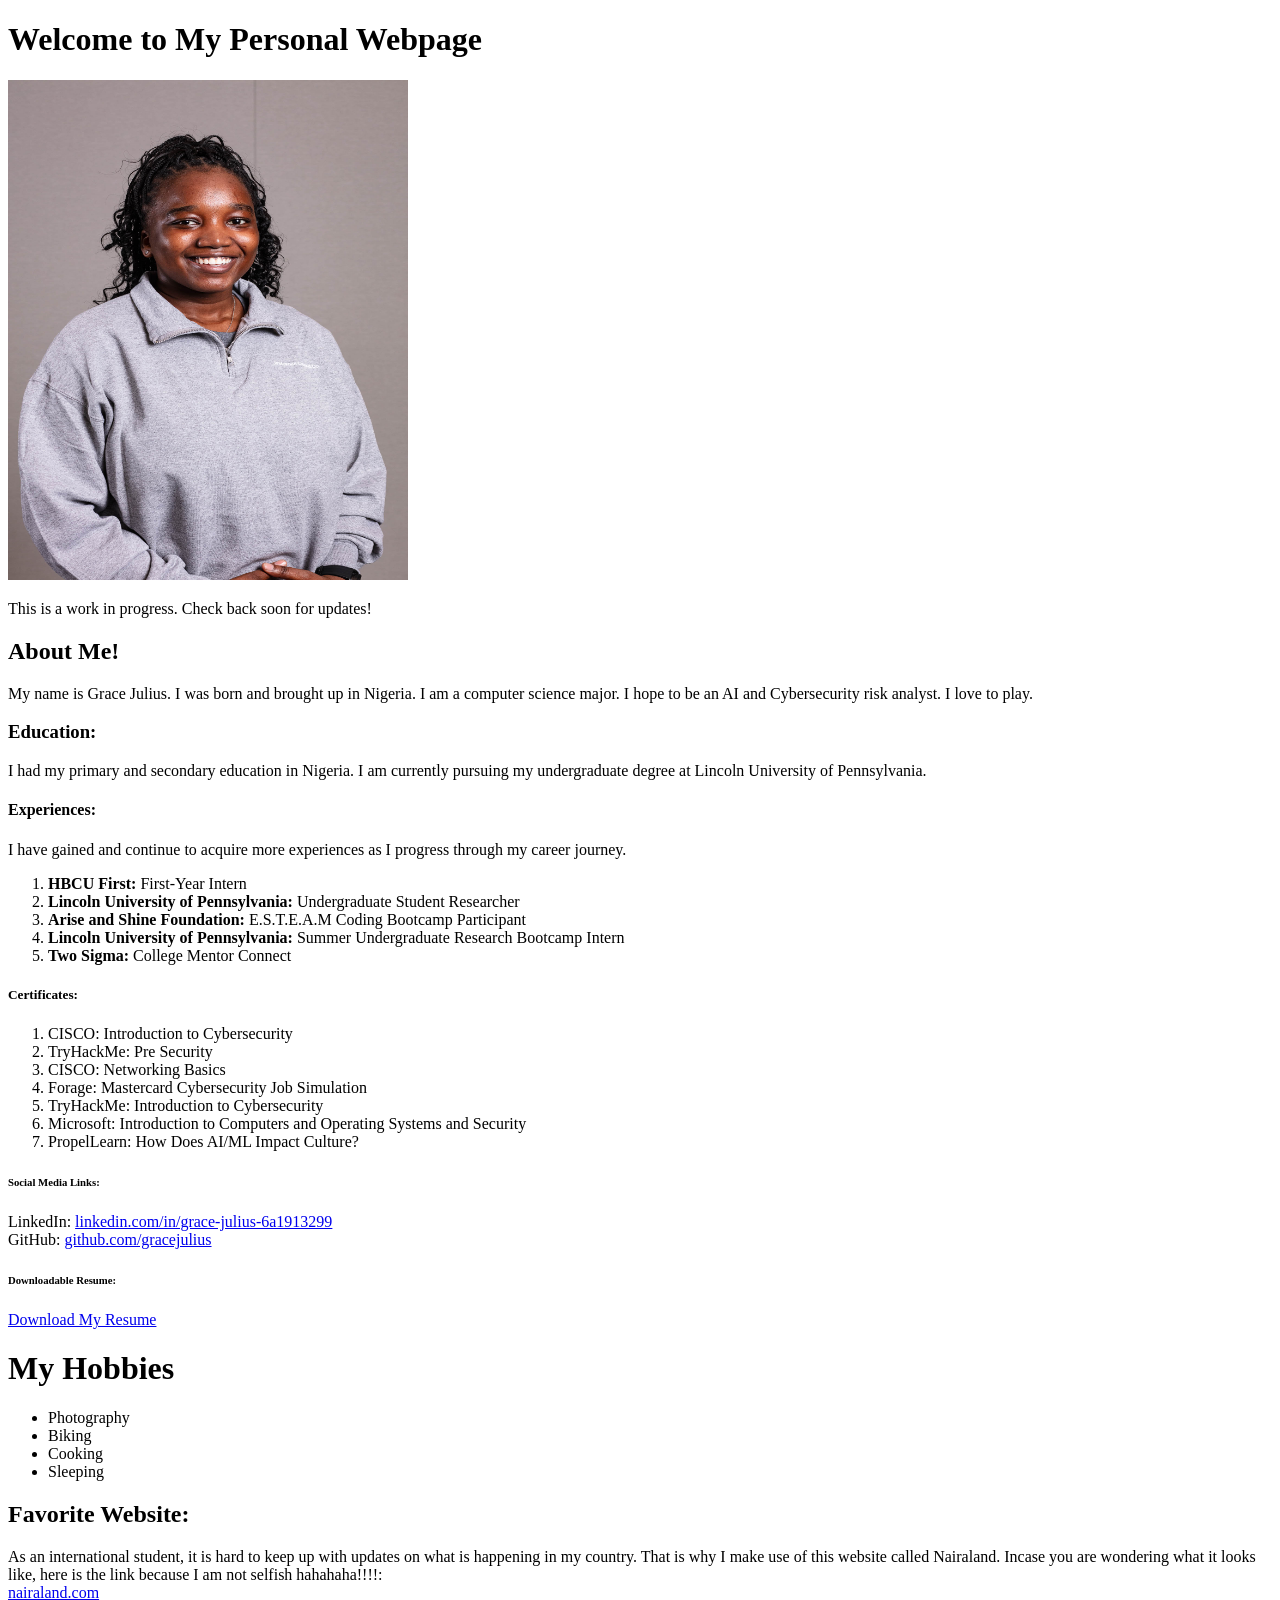
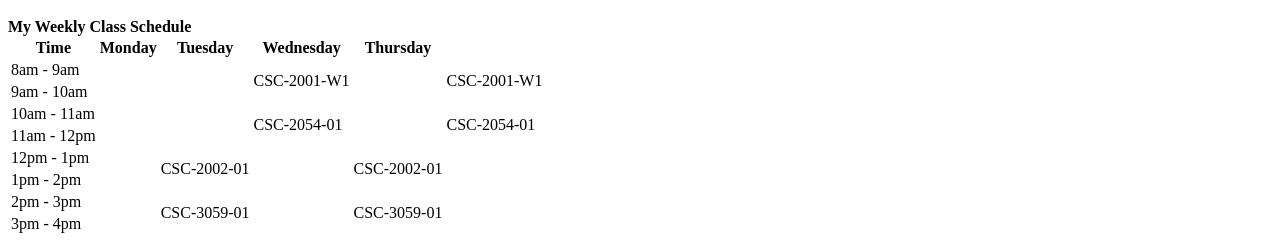
==== index.html @ 87c51823 "Update index.html" ====
<!DOCTYPE html>
<html lang="en">
<head>
    <meta charset="UTF-8">
    <meta name="viewport" content="width=device-width, initial-scale=1.0">
    <title>Grace Julius - Personal Webpage</title>
</head>
<body>
    <!--Lab 1 and Assugnment-->
    <!-- First header( i-->
    <h1>Welcome to My Personal Webpage</h1>
    <img src="Grace_Julius_Professional_Headshot.jpg" alt="Me" width="400" height="500">
    <p>This is a work in progress. Check back soon for updates!</p>
    <h2><strong> About Me! </strong></h2>
    <p>My name is Grace Julius. I was born and brought up in Nigeria. I am a computer science major. I hope to be an AI and Cybersecurity risk analyst. I love to play.</p>
    <!-- EDUCATION-->
    <h3><strong>Education:</strong></h3>
    <p>I had my primary and secondary education in Nigeria. I am currently pursuing my undergraduate degree at Lincoln University of Pennsylvania.</p>
    <!-- EXPERIENCES-->
    <h4><strong>Experiences:</strong></h4>
    <p>I have gained and continue to acquire more experiences as I progress through my career journey.</p>
    <ol>
        <li><strong>HBCU First:</strong> First-Year Intern</li>
        <li><strong>Lincoln University of Pennsylvania:</strong> Undergraduate Student Researcher</li>
        <li><strong>Arise and Shine Foundation:</strong> E.S.T.E.A.M Coding Bootcamp Participant</li>
        <li><strong>Lincoln University of Pennsylvania:</strong> Summer Undergraduate Research Bootcamp Intern</li>
        <li><strong>Two Sigma:</strong> College Mentor Connect</li>
    </ol>
    <!--CERTIFICATES-->
<h5><strong> Certificates: </strong></h5>
    <ol>
        <li>CISCO: Introduction to Cybersecurity</li>
        <li>TryHackMe: Pre Security</li>
        <li>CISCO: Networking Basics</li>
        <li>Forage: Mastercard Cybersecurity Job Simulation</li>
        <li>TryHackMe: Introduction to Cybersecurity</li>
        <li>Microsoft: Introduction to Computers and Operating Systems and Security</li>
        <li>PropelLearn: How Does AI/ML Impact Culture?</li>
    </ol>
    <!--SOCIAL MEDIA-->
<h6><strong> Social Media Links: </strong></h6>
    
    LinkedIn: <a href="https://www.linkedin.com/in/grace-julius-6a1913299" target="_blank">linkedin.com/in/grace-julius-6a1913299</a><br>
    GitHub: <a href="https://github.com/gracejulius" target="_blank">github.com/gracejulius</a>
    
    <!--RESUME-->
<h6><strong> Downloadable Resume: </strong></h6>
    <a href= "JULIUS_G_2027.pdf" download ="JULIUS_G_2027">Download My Resume</a>
    
<h1><strong> My Hobbies </strong></h1>
    <ul>
        <li>Photography</li>
        <li>Biking</li>
        <li>Cooking</li>
        <li>Sleeping</li>
    </ul>
<h2><strong> Favorite Website: </strong></h2>
    <p> As an international student, it is hard to keep up with updates on what is happening in my country. That is why I make use of this website called Nairaland. Incase you are wondering what it looks like, here is the link because I am not selfish hahahaha!!!!:<br>  <a href="https://www.nairaland.com/" target="_blank">nairaland.com</a><br></p>
<!--WEEKLY SCHEDULE-->
    <!--Lab Exercise 2: Creating a Simple Table
Create a web page with a table that shows your weekly schedule:
1. Use <table>, <tr>, <th>, and <td> tags
2. Include columns for days of the week
3. Add rows for different time slots
4. Fill in some of your activities or classes
-->
    <h9><strong> My Weekly Class Schedule </strong></h9>

    <table>
    <tr>
        <th>Time</th>
        <th>Monday</th>
        <th>Tuesday</th>
        <th>Wednesday</th>
        <th>Thursday</th>
    </tr>
        
    <tr>
        <td>8am - 9am</td>
        <td></td>
        <td></td>
        <td rowspan="2">CSC-2001-W1</td>
        <td></td>
        <td rowspan="2">CSC-2001-W1</td>
        <td></td>
        <td></td>
    </tr>
    <tr>
        <td>9am - 10am</td>
        <td></td>
        <td></td>
        <td></td>
        <td></td>
        <td></td>
    </tr>
    <tr>
        <td>10am - 11am</td>
        <td></td>
        <td></td>
        <td rowspan="2">CSC-2054-01</td>
        <td></td>
        <td rowspan="2">CSC-2054-01</td>
        <td></td>
        <td></td>
    </tr>
    <tr>
        <td>11am - 12pm</td>
        <td></td>
        <td></td>
        <td></td>
        <td></td>
        <td></td>
    </tr>
    <tr>
        <td>12pm - 1pm</td>
        <td></td>
        <td rowspan="2">CSC-2002-01</td>
        <td></td>
        <td rowspan="2">CSC-2002-01</td>
        <td></td>
        <td></td>
        <td></td>
    </tr>
    <tr>
        <td>1pm - 2pm</td>
        <td></td>
        <td></td>
        <td></td>
        <td></td>
        <td></td>
    </tr>
    <tr>
        <td>2pm - 3pm</td>
        <td></td>
        <td rowspan="2">CSC-3059-01</td>
        <td></td>
        <td rowspan="2">CSC-3059-01</td>
        <td></td>
        <td></td>
        <td></td>
    </tr>
    <tr>
        <td>3pm - 4pm</td>
        <td></td>
        <td></td>
        <td></td>
        <td></td>
        <td></td>
    </tr>
</table>
</body>
</html>
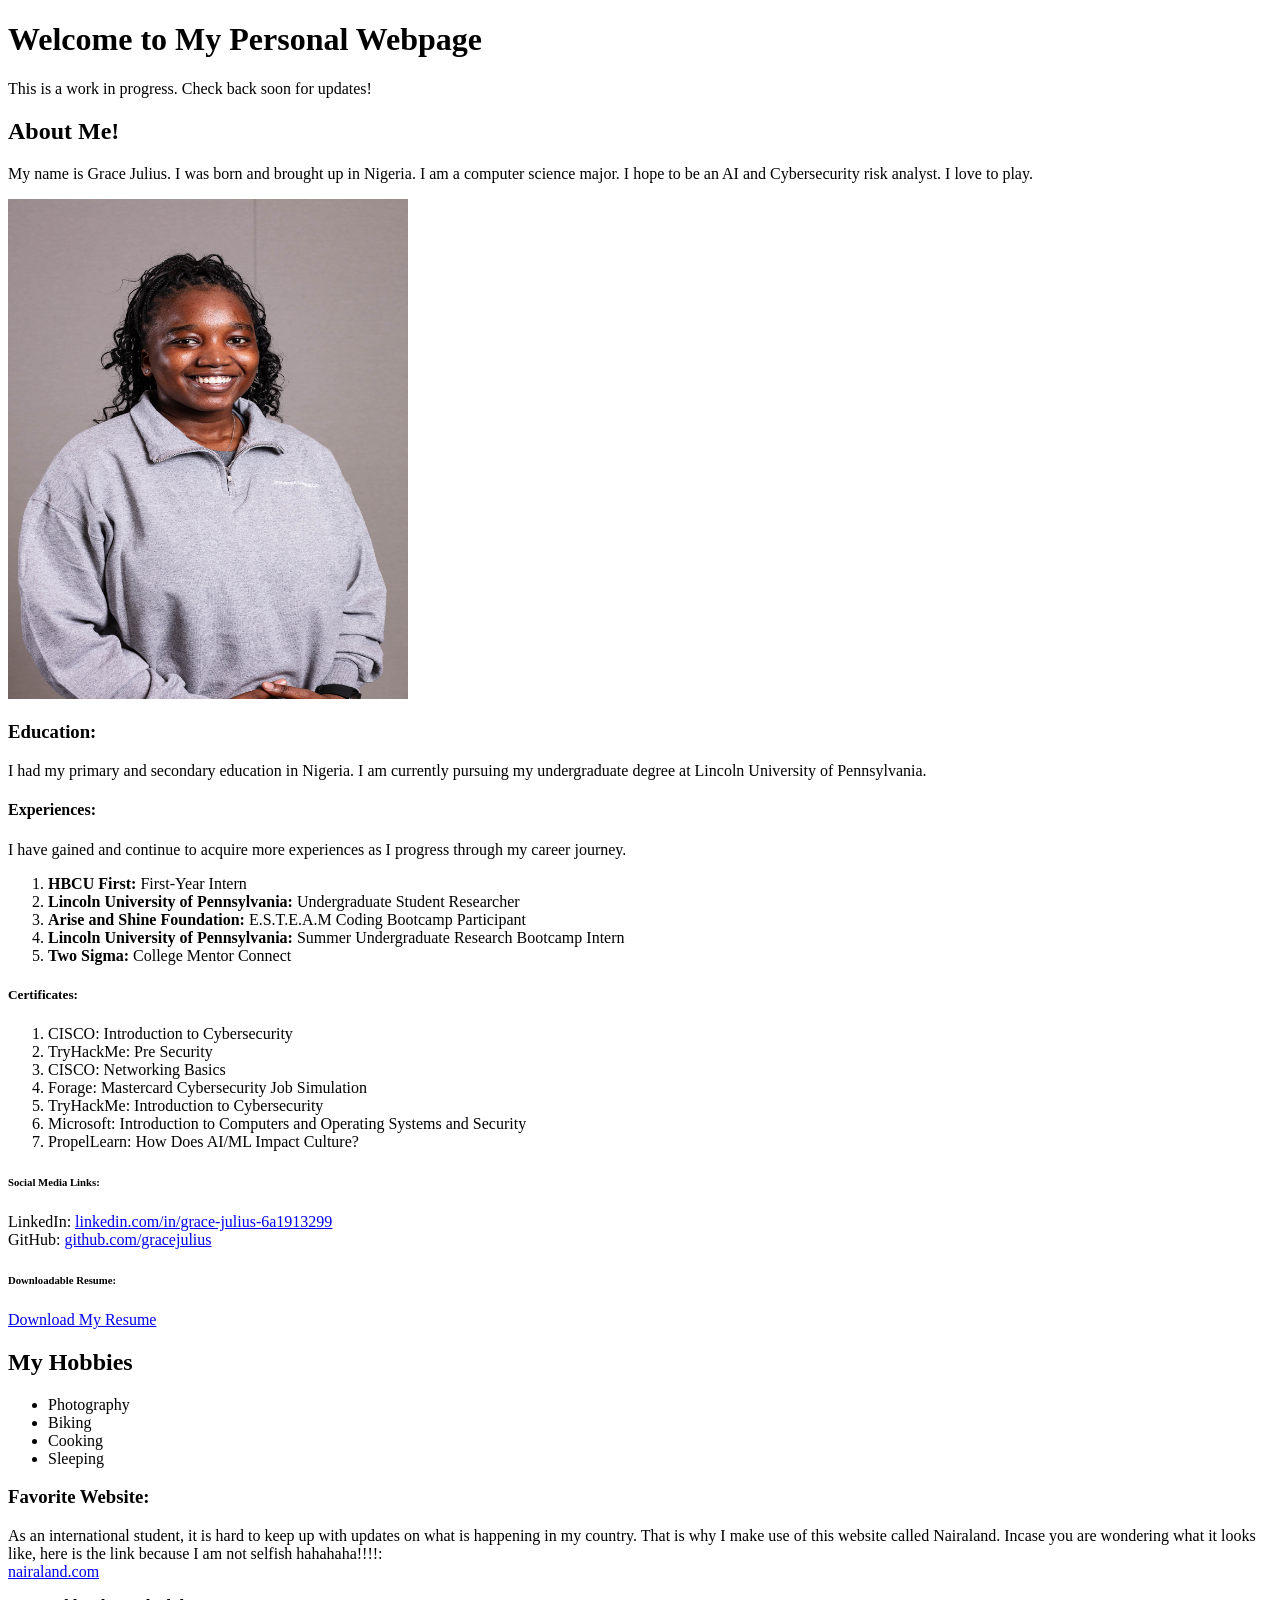
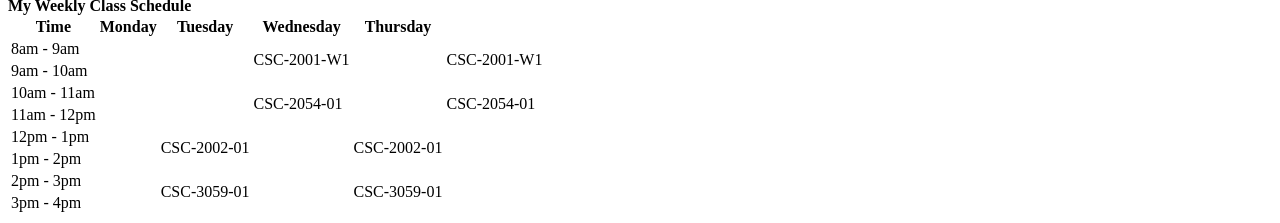
==== commit 777ec6ae: "Update index.html" ====
--- a/index.html
+++ b/index.html
@@ -9,10 +9,10 @@
     <!--Lab 1 and Assugnment-->
     <!-- First header( i-->
     <h1>Welcome to My Personal Webpage</h1>
-    <img src="Grace_Julius_Professional_Headshot.jpg" alt="Me" width="400" height="500">
     <p>This is a work in progress. Check back soon for updates!</p>
     <h2><strong> About Me! </strong></h2>
     <p>My name is Grace Julius. I was born and brought up in Nigeria. I am a computer science major. I hope to be an AI and Cybersecurity risk analyst. I love to play.</p>
+     <img src="Grace_Julius_Professional_Headshot.jpg" alt="Me" width="400" height="500">
     <!-- EDUCATION-->
     <h3><strong>Education:</strong></h3>
     <p>I had my primary and secondary education in Nigeria. I am currently pursuing my undergraduate degree at Lincoln University of Pennsylvania.</p>
@@ -47,14 +47,14 @@
 <h6><strong> Downloadable Resume: </strong></h6>
     <a href= "JULIUS_G_2027.pdf" download ="JULIUS_G_2027">Download My Resume</a>
     
-<h1><strong> My Hobbies </strong></h1>
+<h2><strong> My Hobbies </strong></h2>
     <ul>
         <li>Photography</li>
         <li>Biking</li>
         <li>Cooking</li>
         <li>Sleeping</li>
     </ul>
-<h2><strong> Favorite Website: </strong></h2>
+<h3><strong> Favorite Website: </strong></h3>
     <p> As an international student, it is hard to keep up with updates on what is happening in my country. That is why I make use of this website called Nairaland. Incase you are wondering what it looks like, here is the link because I am not selfish hahahaha!!!!:<br>  <a href="https://www.nairaland.com/" target="_blank">nairaland.com</a><br></p>
 <!--WEEKLY SCHEDULE-->
     <!--Lab Exercise 2: Creating a Simple Table
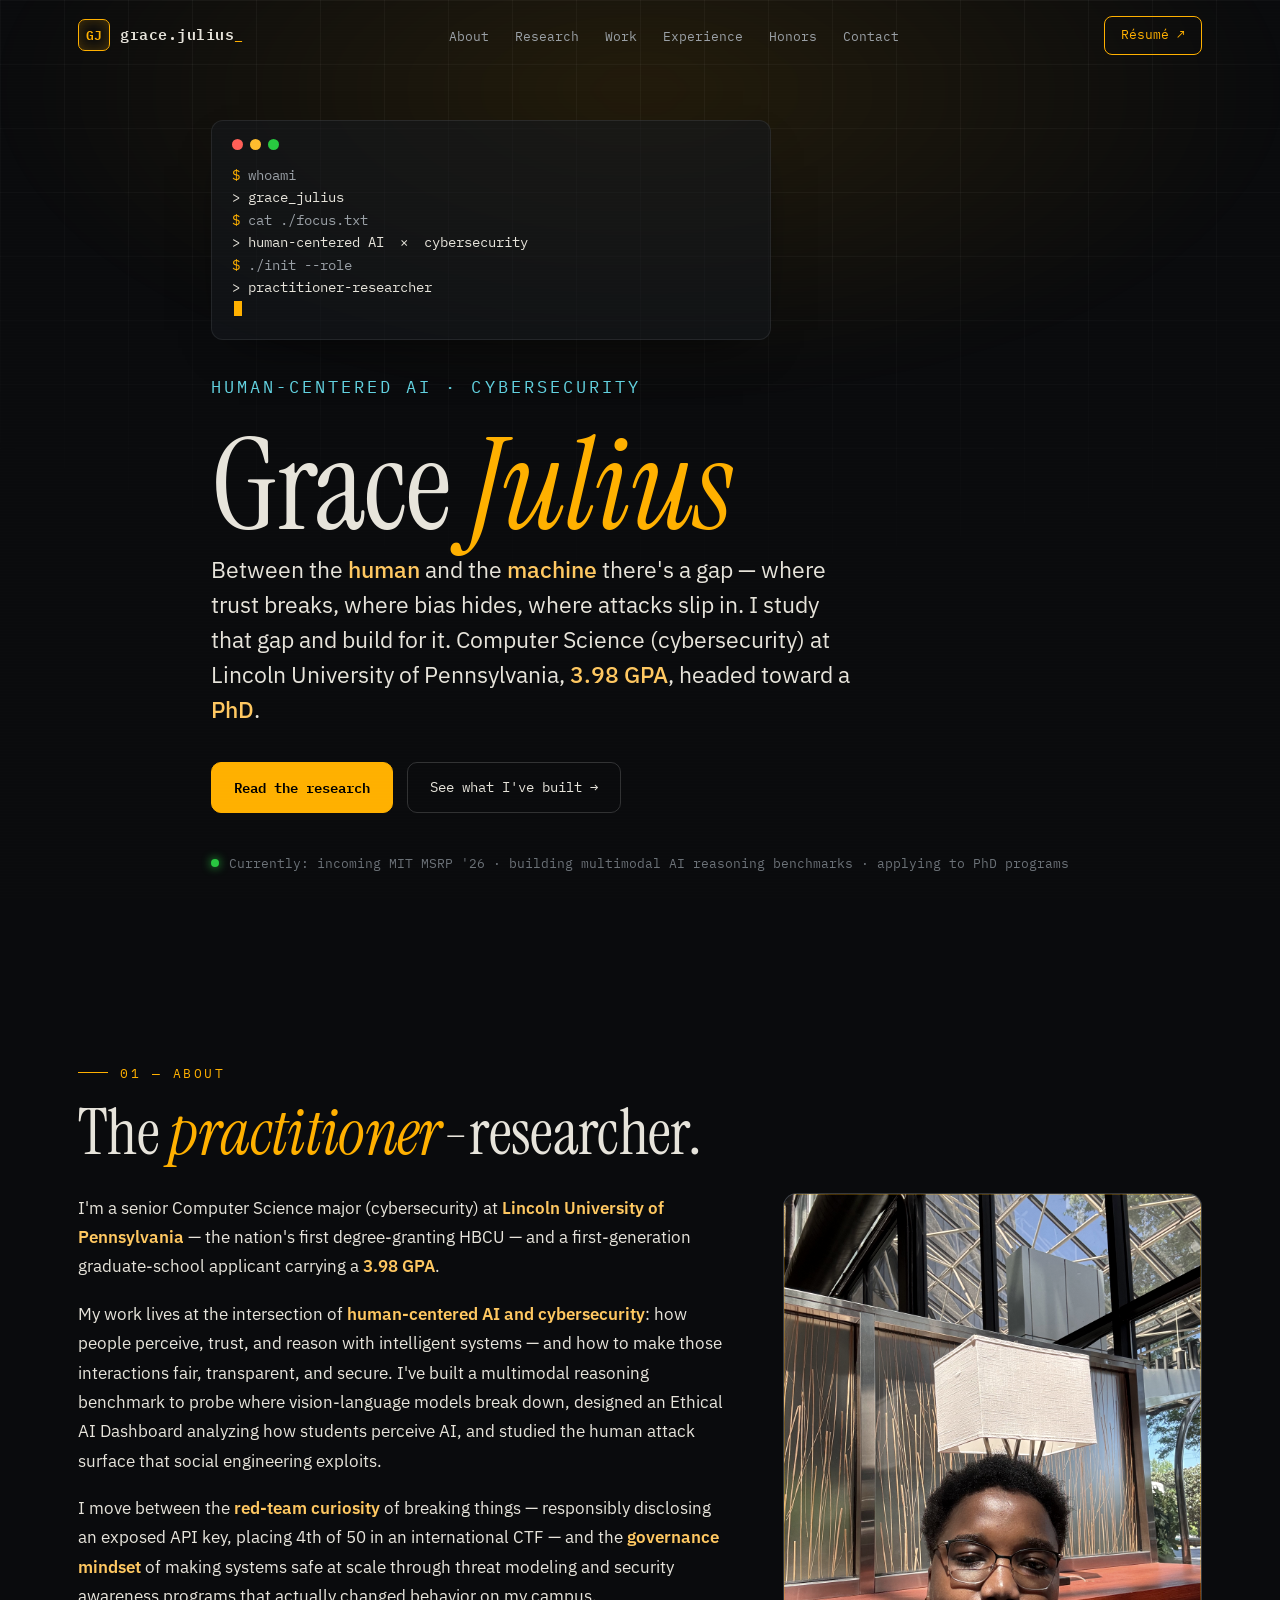
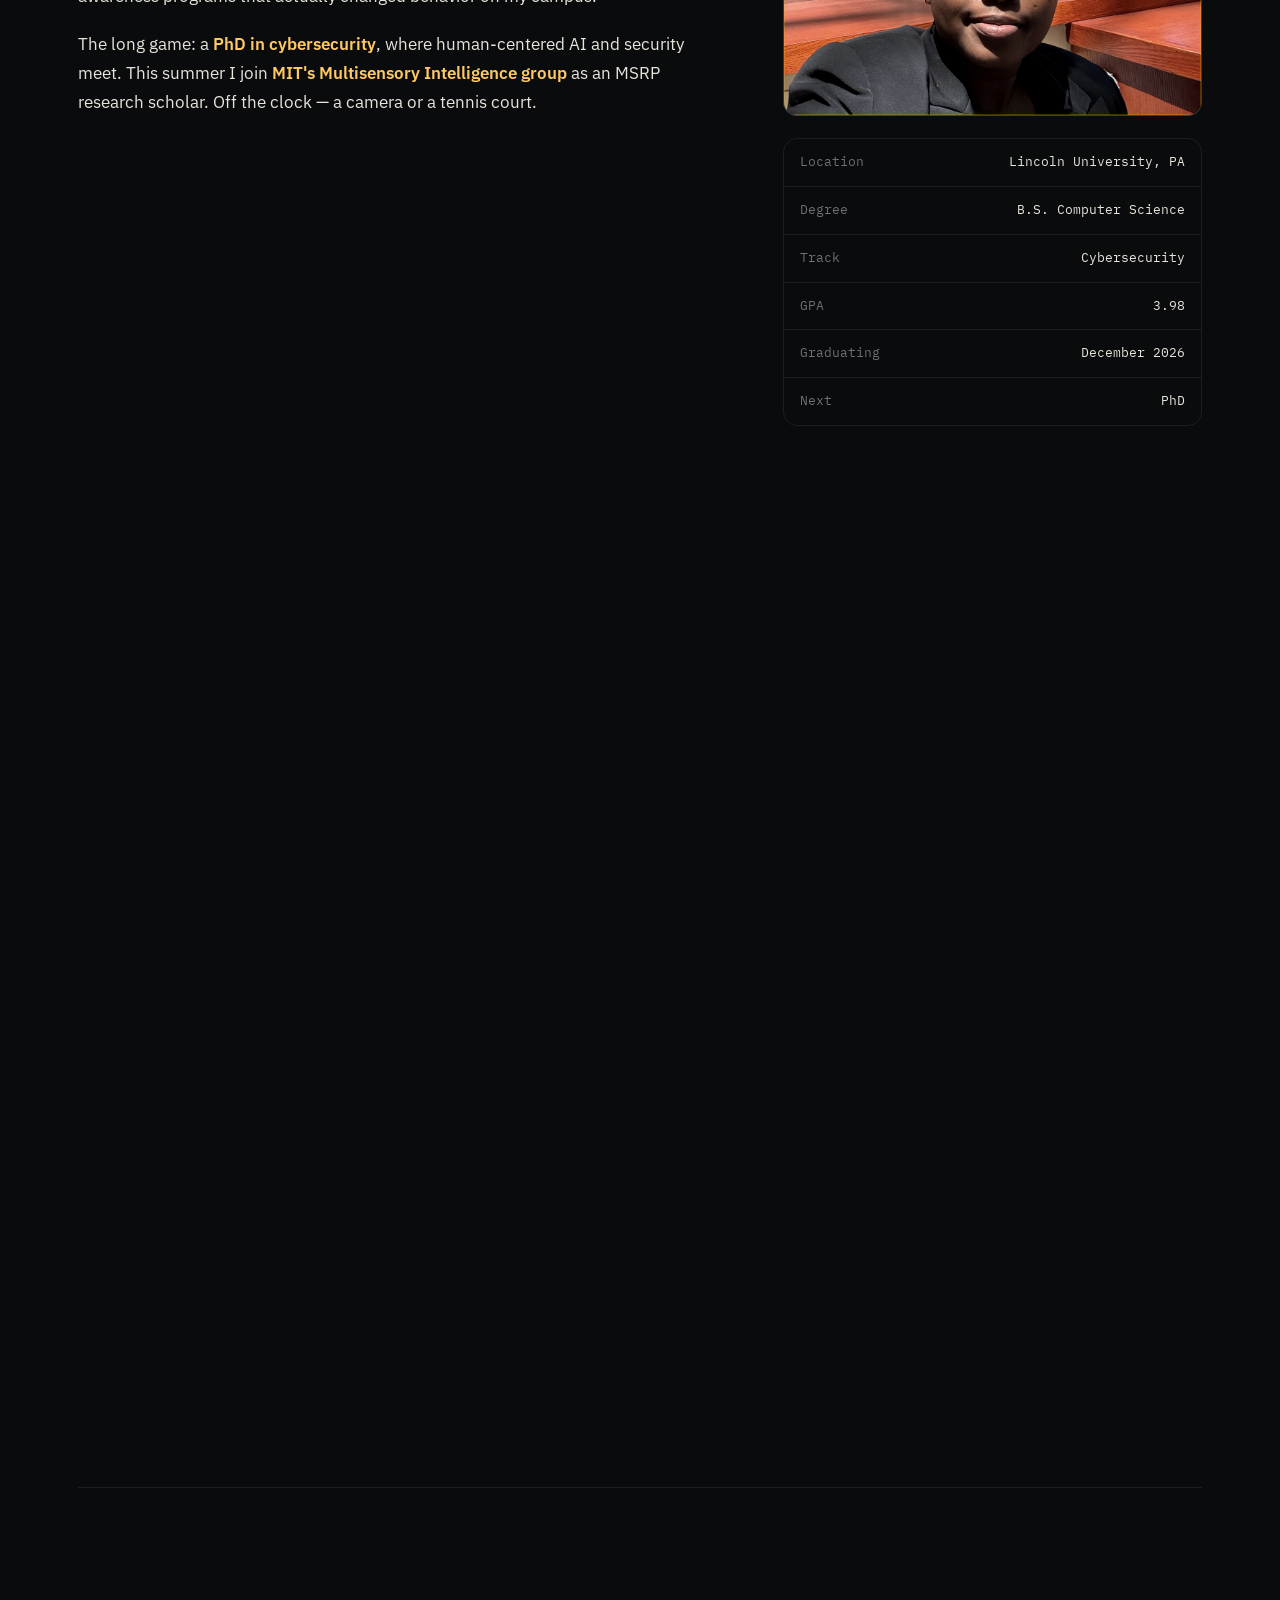
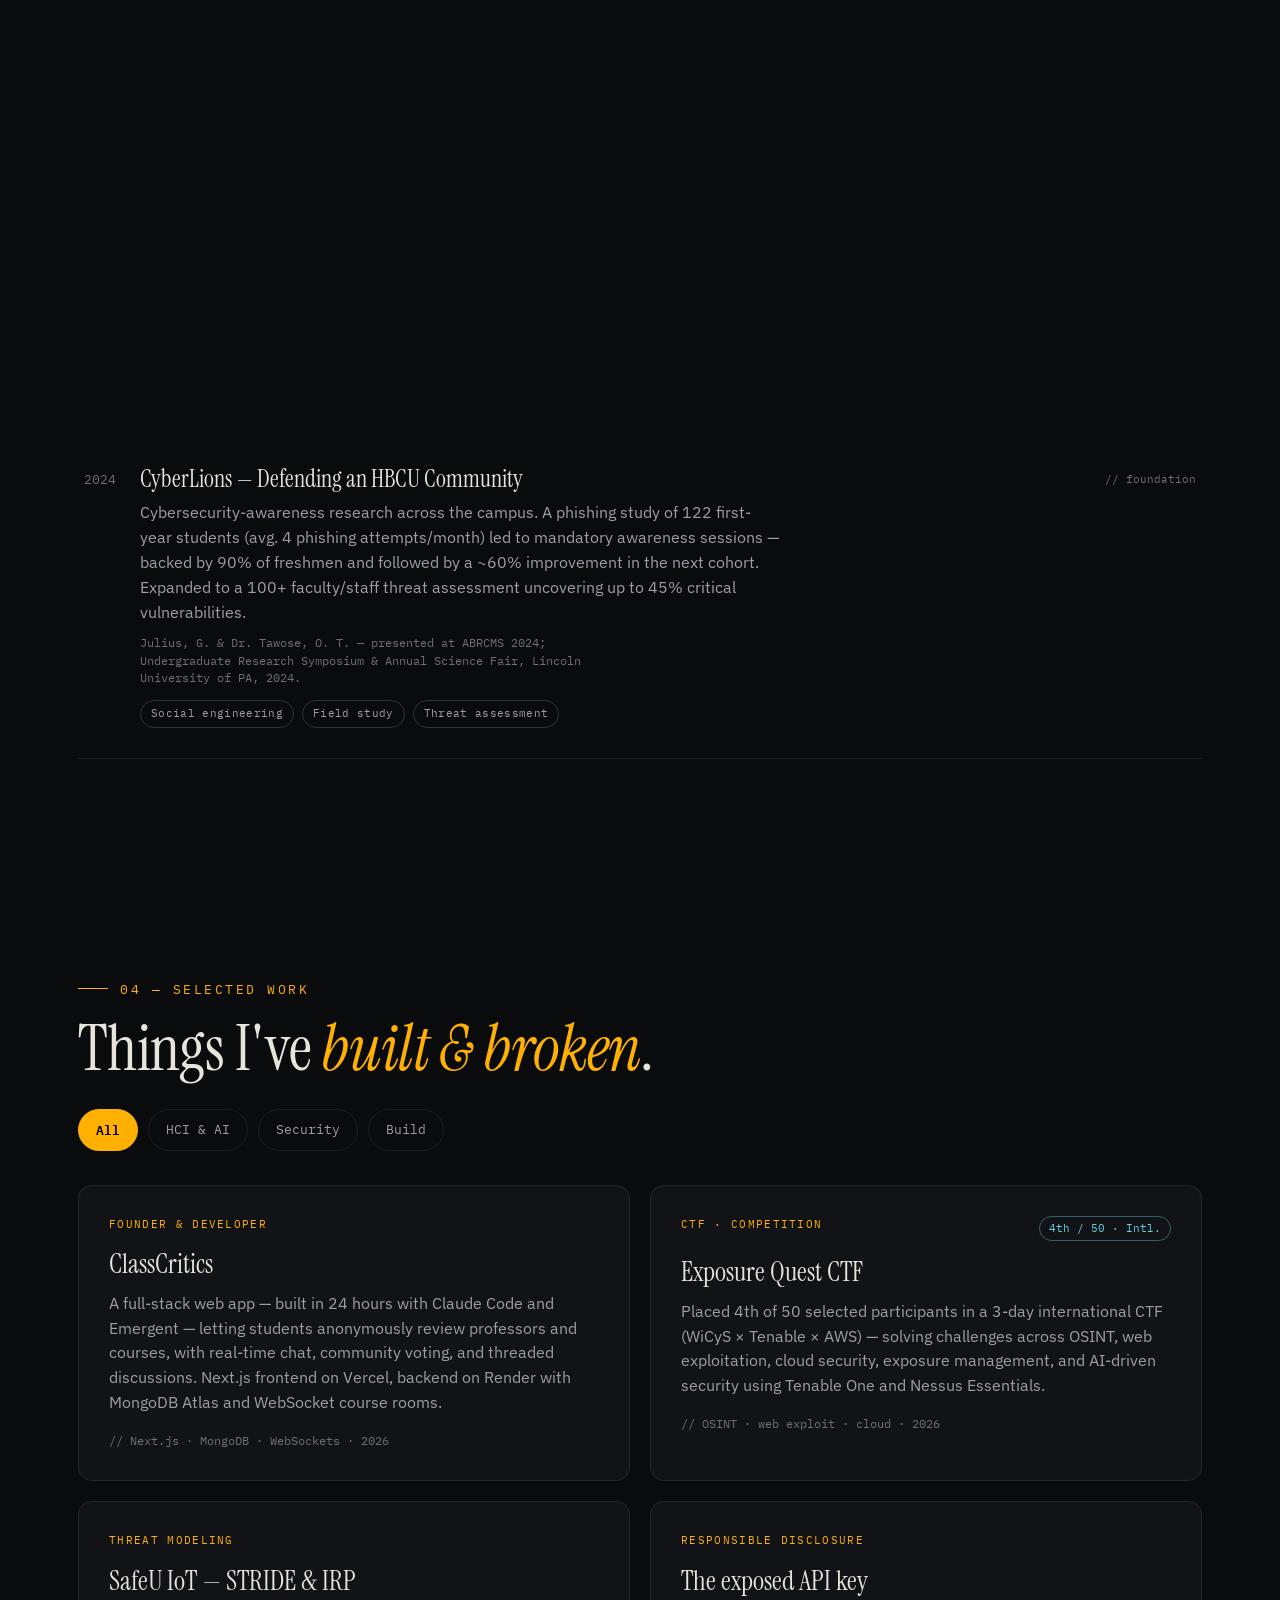
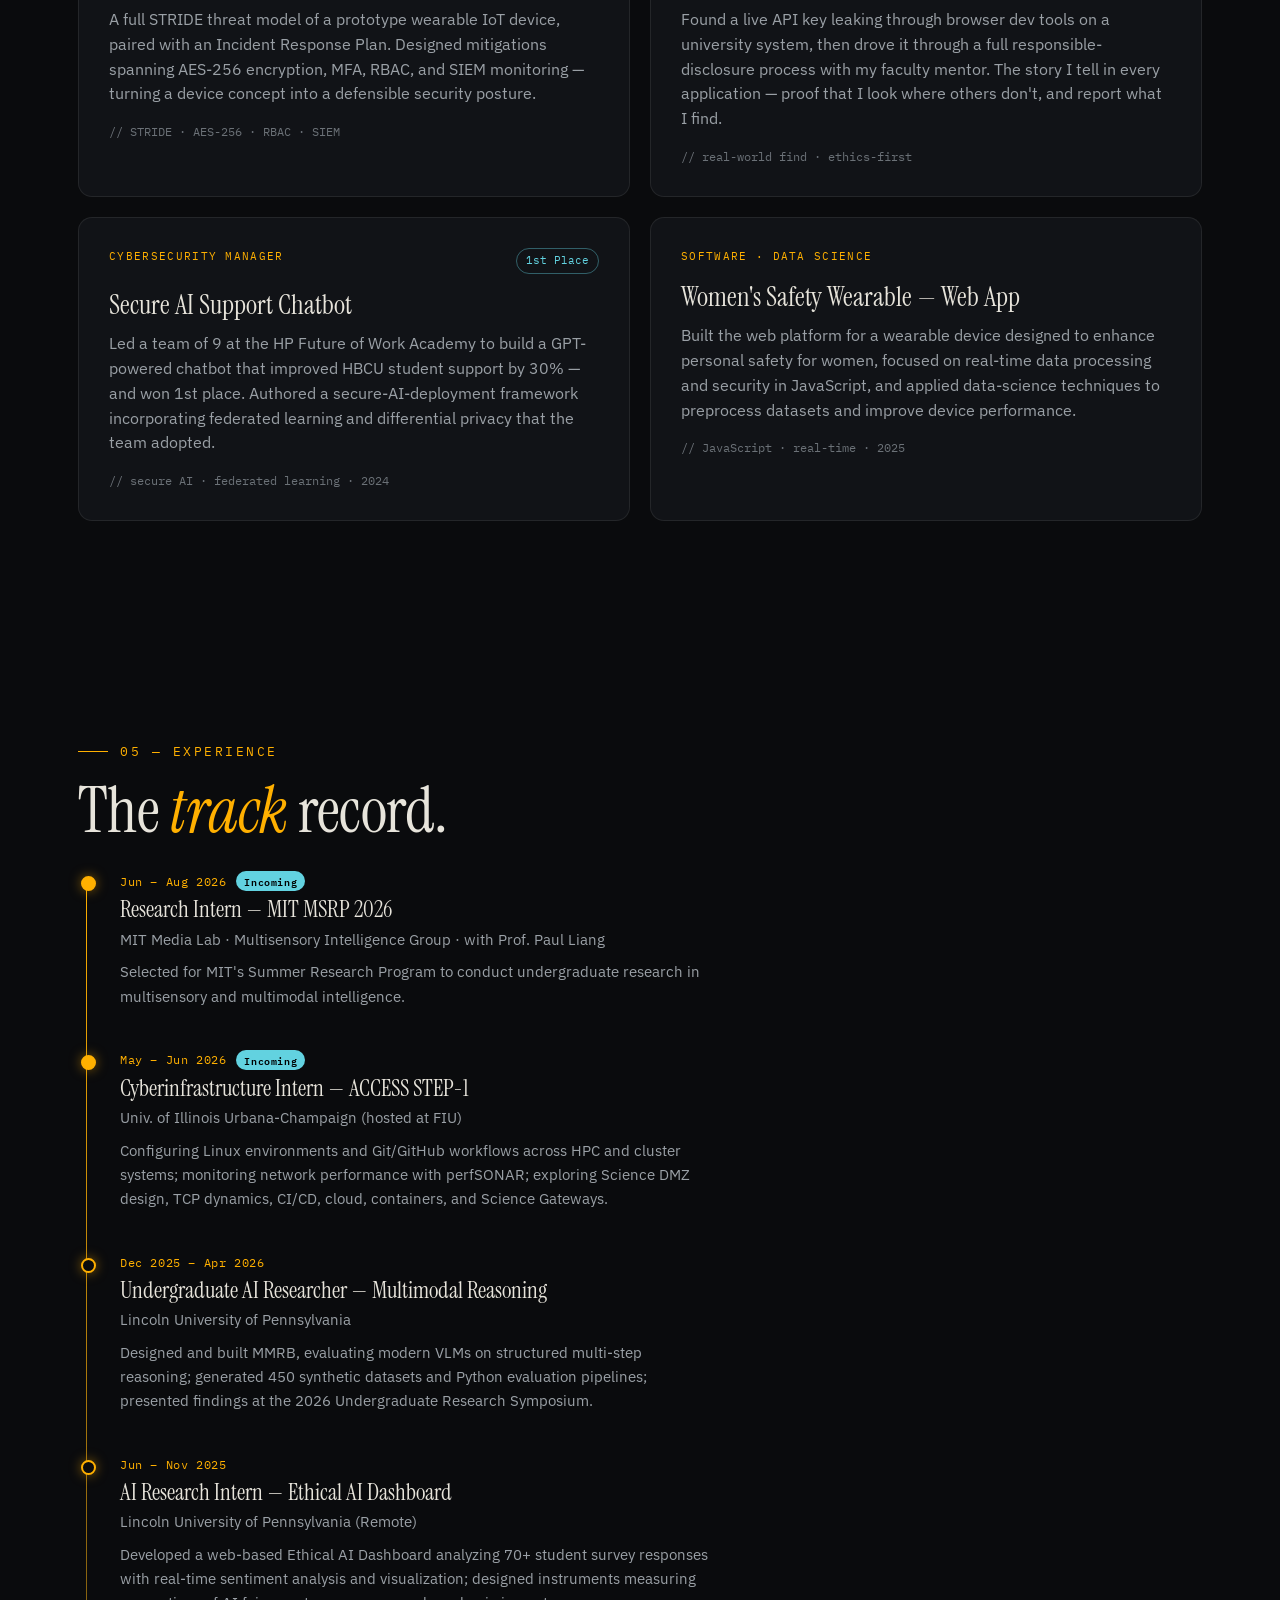
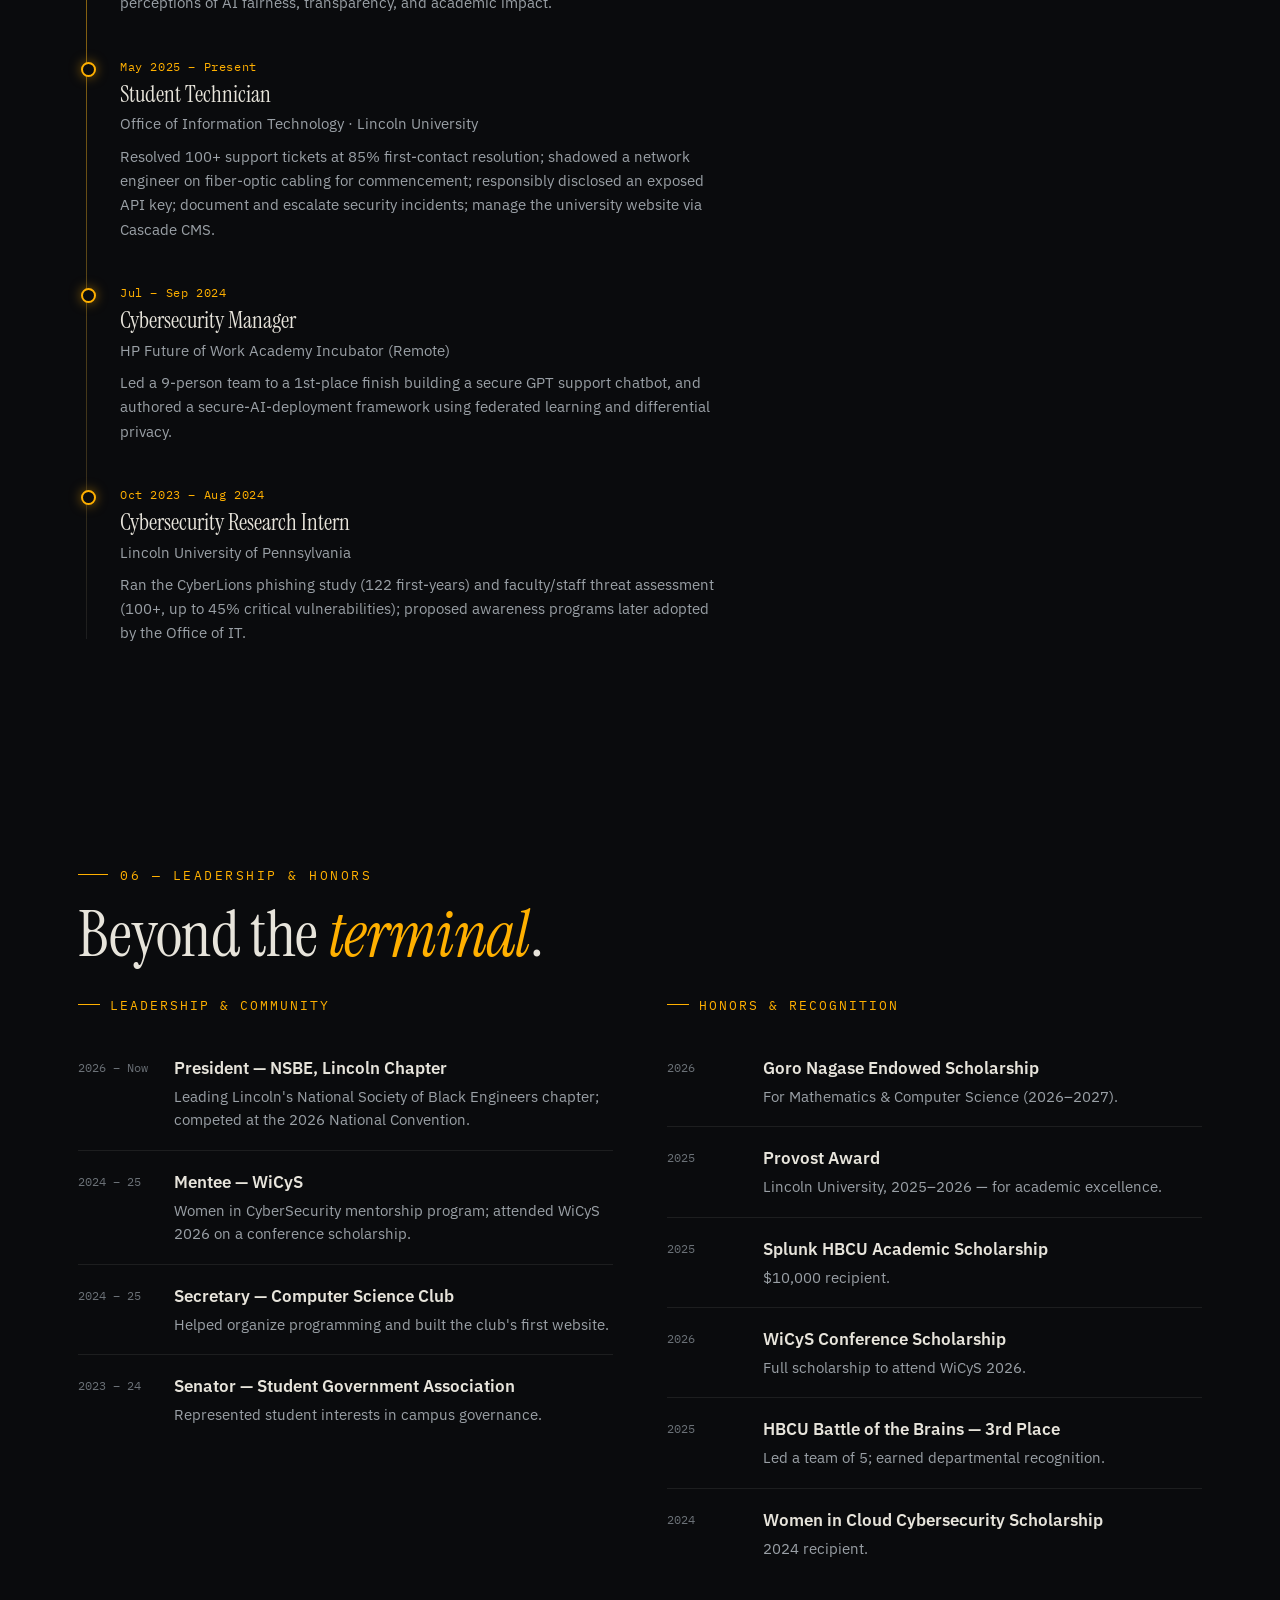
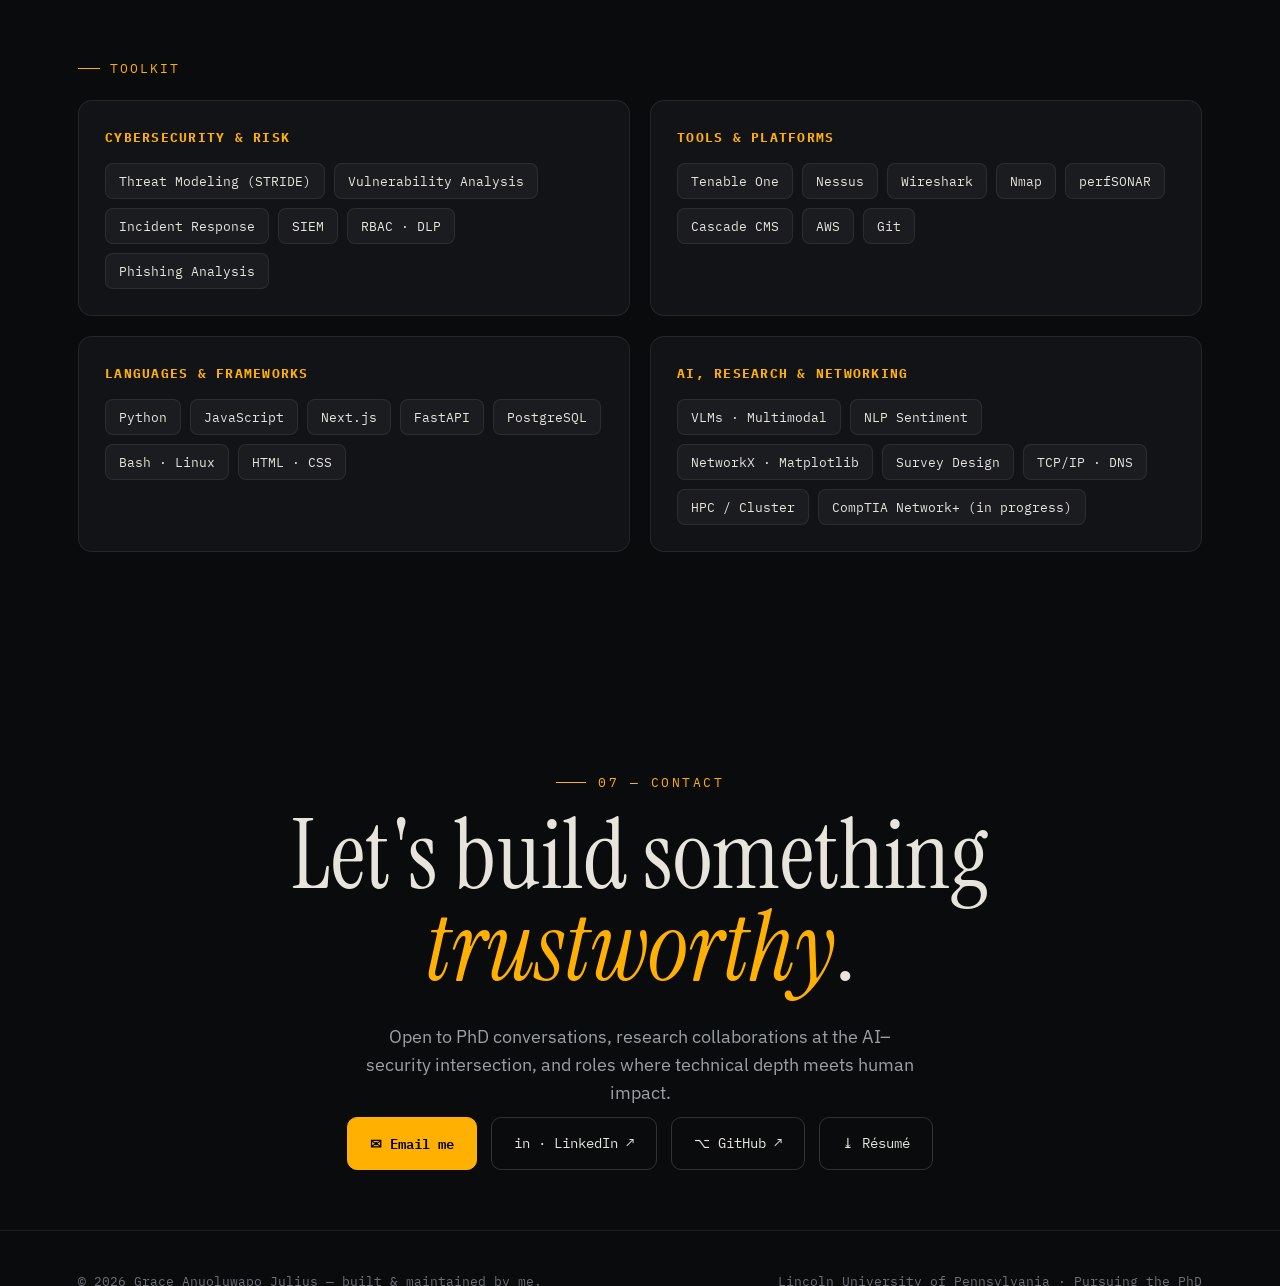
==== commit 067a66e9: "move site to repo root" ====
--- a/index.html
+++ b/index.html
@@ -1,152 +1,412 @@
 <!DOCTYPE html>
 <html lang="en">
 <head>
-    <meta charset="UTF-8">
-    <meta name="viewport" content="width=device-width, initial-scale=1.0">
-    <title>Grace Julius - Personal Webpage</title>
+<meta charset="UTF-8">
+<meta name="viewport" content="width=device-width, initial-scale=1.0">
+<title>Grace Julius — Human-Centered AI &amp; Cybersecurity</title>
+<meta name="description" content="Grace Julius — practitioner-researcher at Lincoln University of Pennsylvania working at the intersection of human-centered AI/interaction and cybersecurity. Incoming MIT MSRP 2026.">
+
+<!-- ===== Fonts ===== -->
+<link rel="preconnect" href="https://fonts.googleapis.com">
+<link rel="preconnect" href="https://fonts.gstatic.com" crossorigin>
+<link href="https://fonts.googleapis.com/css2?family=Instrument+Serif:ital@0;1&family=IBM+Plex+Mono:wght@400;500;600&family=IBM+Plex+Sans:wght@400;500;600;700&display=swap" rel="stylesheet">
+
+<!-- ===== Styles ===== -->
+<link rel="stylesheet" href="css/styles.css">
 </head>
 <body>
-    <!--Lab 1 and Assugnment-->
-    <!-- First header( i-->
-    <h1>Welcome to My Personal Webpage</h1>
-    <p>This is a work in progress. Check back soon for updates!</p>
-    <h2><strong> About Me! </strong></h2>
-    <p>My name is Grace Julius. I was born and brought up in Nigeria. I am a computer science major. I hope to be an AI and Cybersecurity risk analyst. I love to play.</p>
-     <img src="Grace_Julius_Professional_Headshot.jpg" alt="Me" width="400" height="500">
-    <!-- EDUCATION-->
-    <h3><strong>Education:</strong></h3>
-    <p>I had my primary and secondary education in Nigeria. I am currently pursuing my undergraduate degree at Lincoln University of Pennsylvania.</p>
-    <!-- EXPERIENCES-->
-    <h4><strong>Experiences:</strong></h4>
-    <p>I have gained and continue to acquire more experiences as I progress through my career journey.</p>
-    <ol>
-        <li><strong>HBCU First:</strong> First-Year Intern</li>
-        <li><strong>Lincoln University of Pennsylvania:</strong> Undergraduate Student Researcher</li>
-        <li><strong>Arise and Shine Foundation:</strong> E.S.T.E.A.M Coding Bootcamp Participant</li>
-        <li><strong>Lincoln University of Pennsylvania:</strong> Summer Undergraduate Research Bootcamp Intern</li>
-        <li><strong>Two Sigma:</strong> College Mentor Connect</li>
-    </ol>
-    <!--CERTIFICATES-->
-<h5><strong> Certificates: </strong></h5>
-    <ol>
-        <li>CISCO: Introduction to Cybersecurity</li>
-        <li>TryHackMe: Pre Security</li>
-        <li>CISCO: Networking Basics</li>
-        <li>Forage: Mastercard Cybersecurity Job Simulation</li>
-        <li>TryHackMe: Introduction to Cybersecurity</li>
-        <li>Microsoft: Introduction to Computers and Operating Systems and Security</li>
-        <li>PropelLearn: How Does AI/ML Impact Culture?</li>
-    </ol>
-    <!--SOCIAL MEDIA-->
-<h6><strong> Social Media Links: </strong></h6>
-    
-    LinkedIn: <a href="https://www.linkedin.com/in/grace-julius-6a1913299" target="_blank">linkedin.com/in/grace-julius-6a1913299</a><br>
-    GitHub: <a href="https://github.com/gracejulius" target="_blank">github.com/gracejulius</a>
-    
-    <!--RESUME-->
-<h6><strong> Downloadable Resume: </strong></h6>
-    <a href= "JULIUS_G_2027.pdf" download ="JULIUS_G_2027">Download My Resume</a>
-    
-<h2><strong> My Hobbies </strong></h2>
-    <ul>
-        <li>Photography</li>
-        <li>Biking</li>
-        <li>Cooking</li>
-        <li>Sleeping</li>
-    </ul>
-<h3><strong> Favorite Website: </strong></h3>
-    <p> As an international student, it is hard to keep up with updates on what is happening in my country. That is why I make use of this website called Nairaland. Incase you are wondering what it looks like, here is the link because I am not selfish hahahaha!!!!:<br>  <a href="https://www.nairaland.com/" target="_blank">nairaland.com</a><br></p>
-<!--WEEKLY SCHEDULE-->
-    <!--Lab Exercise 2: Creating a Simple Table
-Create a web page with a table that shows your weekly schedule:
-1. Use <table>, <tr>, <th>, and <td> tags
-2. Include columns for days of the week
-3. Add rows for different time slots
-4. Fill in some of your activities or classes
--->
-    <h9><strong> My Weekly Class Schedule </strong></h9>
-
-    <table>
-    <tr>
-        <th>Time</th>
-        <th>Monday</th>
-        <th>Tuesday</th>
-        <th>Wednesday</th>
-        <th>Thursday</th>
-    </tr>
-        
-    <tr>
-        <td>8am - 9am</td>
-        <td></td>
-        <td></td>
-        <td rowspan="2">CSC-2001-W1</td>
-        <td></td>
-        <td rowspan="2">CSC-2001-W1</td>
-        <td></td>
-        <td></td>
-    </tr>
-    <tr>
-        <td>9am - 10am</td>
-        <td></td>
-        <td></td>
-        <td></td>
-        <td></td>
-        <td></td>
-    </tr>
-    <tr>
-        <td>10am - 11am</td>
-        <td></td>
-        <td></td>
-        <td rowspan="2">CSC-2054-01</td>
-        <td></td>
-        <td rowspan="2">CSC-2054-01</td>
-        <td></td>
-        <td></td>
-    </tr>
-    <tr>
-        <td>11am - 12pm</td>
-        <td></td>
-        <td></td>
-        <td></td>
-        <td></td>
-        <td></td>
-    </tr>
-    <tr>
-        <td>12pm - 1pm</td>
-        <td></td>
-        <td rowspan="2">CSC-2002-01</td>
-        <td></td>
-        <td rowspan="2">CSC-2002-01</td>
-        <td></td>
-        <td></td>
-        <td></td>
-    </tr>
-    <tr>
-        <td>1pm - 2pm</td>
-        <td></td>
-        <td></td>
-        <td></td>
-        <td></td>
-        <td></td>
-    </tr>
-    <tr>
-        <td>2pm - 3pm</td>
-        <td></td>
-        <td rowspan="2">CSC-3059-01</td>
-        <td></td>
-        <td rowspan="2">CSC-3059-01</td>
-        <td></td>
-        <td></td>
-        <td></td>
-    </tr>
-    <tr>
-        <td>3pm - 4pm</td>
-        <td></td>
-        <td></td>
-        <td></td>
-        <td></td>
-        <td></td>
-    </tr>
-</table>
+<a class="skip" href="#main">Skip to content</a>
+<div class="progress" id="progress"></div>
+<div class="bg-grid" aria-hidden="true"></div>
+<div class="bg-glow" aria-hidden="true"></div>
+<div class="cursor-glow" id="cursorGlow" aria-hidden="true"></div>
+<div class="scanlines" aria-hidden="true"></div>
+
+<!-- ============================ NAV ============================ -->
+<header class="nav" id="nav">
+  <div class="nav-inner">
+    <a class="logo" href="#top" aria-label="Grace Julius — home">
+      <span class="mark">GJ</span>
+      <span>grace.julius<span class="blink">_</span></span>
+    </a>
+    <nav aria-label="Primary">
+      <ul id="menu">
+        <li><a href="#about">About</a></li>
+        <li><a href="#research">Research</a></li>
+        <li><a href="#work">Work</a></li>
+        <li><a href="#experience">Experience</a></li>
+        <li><a href="#community">Honors</a></li>
+        <li><a href="#contact">Contact</a></li>
+      </ul>
+    </nav>
+    <!-- Résumé: drop your PDF at assets/resume.pdf (already bundled) -->
+    <a class="nav-cta" href="assets/resume.pdf">Résumé ↗</a>
+    <button class="burger" id="burger" aria-label="Toggle menu" aria-expanded="false">
+      <span></span><span></span><span></span>
+    </button>
+  </div>
+</header>
+
+<main id="main">
+<span id="top"></span>
+
+<!-- ============================ HERO ============================ -->
+<section class="hero" id="hero">
+  <div class="wrap">
+    <div class="term" id="term" aria-hidden="true">
+      <div class="bar"><i></i><i></i><i></i></div>
+      <div class="ln" id="termText"></div>
+    </div>
+    <p class="role" data-reveal>Human-Centered AI · Cybersecurity</p>
+    <h1 data-reveal>Grace <span class="em">Julius</span></h1>
+    <p class="lede" data-reveal>
+      Between the <b>human</b> and the <b>machine</b> there's a gap — where trust
+      breaks, where bias hides, where attacks slip in. I study that gap and build
+      for it. Computer Science (cybersecurity) at Lincoln University of Pennsylvania,
+      <b>3.98 GPA</b>, headed toward a <b>PhD</b>.
+    </p>
+    <div class="hero-cta" data-reveal>
+      <a class="btn primary" href="#research">Read the research</a>
+      <a class="btn ghost" href="#work">See what I've built →</a>
+    </div>
+    <div class="currently" data-reveal>
+      <span class="dot"></span>
+      Currently: incoming MIT MSRP '26 · building multimodal AI reasoning benchmarks · applying to PhD programs
+    </div>
+  </div>
+</section>
+
+<!-- ============================ ABOUT ============================ -->
+<section id="about">
+  <div class="wrap">
+    <p class="sec-tag" data-reveal>01 — About</p>
+    <h2 class="sec-title" data-reveal>The <span class="em">practitioner</span>-researcher.</h2>
+    <div class="about-grid">
+      <div class="about-body">
+        <p data-reveal>I'm a senior Computer Science major (cybersecurity) at <b>Lincoln University of Pennsylvania</b> — the nation's first degree-granting HBCU — and a first-generation graduate-school applicant carrying a <b>3.98 GPA</b>.</p>
+        <p data-reveal>My work lives at the intersection of <b>human-centered AI and cybersecurity</b>: how people perceive, trust, and reason with intelligent systems — and how to make those interactions fair, transparent, and secure. I've built a multimodal reasoning benchmark to probe where vision-language models break down, designed an Ethical AI Dashboard analyzing how students perceive AI, and studied the human attack surface that social engineering exploits.</p>
+        <p data-reveal>I move between the <b>red-team curiosity</b> of breaking things — responsibly disclosing an exposed API key, placing 4th of 50 in an international CTF — and the <b>governance mindset</b> of making systems safe at scale through threat modeling and security awareness programs that actually changed behavior on my campus.</p>
+        <p data-reveal>The long game: a <b>PhD in cybersecurity</b>, where human-centered AI and security meet. This summer I join <b>MIT's Multisensory Intelligence group</b> as an MSRP research scholar. Off the clock — a camera or a tennis court.</p>
+      </div>
+      <aside class="about-side" data-reveal>
+        <div class="portrait">
+          <!-- Add your photo at assets/grace.jpg. Falls back to your live image, then a monogram. -->
+          <img src="assets/grace.jpeg" alt="Portrait of Grace Julius"
+               onerror="if(!this.dataset.f){this.dataset.f=1;this.src='https://gracejulius.github.io/Images/Grace.jpeg';}else{this.style.display='none';this.parentNode.querySelector('.fallback').style.display='grid';}">
+          <div class="frame"></div>
+          <div class="fallback">GJ</div>
+        </div>
+        <div class="facts">
+          <div><span>Location</span><span>Lincoln University, PA</span></div>
+          <div><span>Degree</span><span>B.S. Computer Science</span></div>
+          <div><span>Track</span><span>Cybersecurity</span></div>
+          <div><span>GPA</span><span>3.98</span></div>
+          <div><span>Graduating</span><span>December 2026</span></div>
+          <div><span>Next</span><span>PhD </span></div>
+        </div>
+      </aside>
+    </div>
+
+    <div class="stats">
+      <div class="stat" data-reveal><div class="n" data-count="3.98">0</div><div class="l">cumulative GPA in Computer Science</div></div>
+      <div class="stat" data-reveal><div class="n">4<span style="font-size:1.4rem">th</span></div><div class="l">of 50 — WiCyS × Tenable × AWS Exposure Quest CTF (intl.)</div></div>
+      <div class="stat" data-reveal><div class="n">1<span style="font-size:1.4rem">st</span></div><div class="l">HP Future of Work Academy — led a team of 9</div></div>
+      <div class="stat" data-reveal><div class="n">MIT</div><div class="l">incoming MSRP '26 research scholar</div></div>
+    </div>
+  </div>
+</section>
+
+<!-- ============================ FOCUS PILLARS ============================ -->
+<section id="focus" style="padding-top:0">
+  <div class="wrap">
+    <p class="sec-tag" data-reveal>02 — What I work on</p>
+    <h2 class="sec-title" data-reveal>The <span class="em">human</span> in the loop.</h2>
+    <div class="pillars">
+      <div class="pillar" data-reveal>
+        <div class="ix">[ 01 ]</div>
+        <h3>Human-centered AI &amp; interaction</h3>
+        <p>How people perceive, trust, and reason alongside AI — and where models fall short of human reasoning. Multimodal benchmarks, AI fairness &amp; transparency, perception studies.</p>
+      </div>
+      <div class="pillar" data-reveal>
+        <div class="ix">[ 02 ]</div>
+        <h3>Social engineering &amp; the human attack surface</h3>
+        <p>Why smart people still click. Phishing studies, awareness interventions, and the behavioral side of why breaches so often start with people, not code.</p>
+      </div>
+      <div class="pillar" data-reveal>
+        <div class="ix">[ 03 ]</div>
+        <h3>Security, risk &amp; governance</h3>
+        <p>Turning findings into protection. Threat modeling (STRIDE), vulnerability and exposure analysis, responsible disclosure, and incident response.</p>
+      </div>
+    </div>
+  </div>
+</section>
+
+<!-- ============================ RESEARCH ============================ -->
+<section id="research">
+  <div class="wrap">
+    <p class="sec-tag" data-reveal>03 — Research &amp; Publications</p>
+    <h2 class="sec-title" data-reveal>Selected <span class="em">research</span>.</h2>
+    <div class="research-list">
+
+      <article class="research-item" data-reveal>
+        <div class="yr">2026</div>
+        <div>
+          <h3>MMRB — Can VLMs Reason About Graphs?</h3>
+          <p>A multimodal reasoning benchmark testing how vision-language models (Gemma 3, Qwen3-VL, Llama 3.2 Vision) handle structured, multi-step decision tasks. Generated 450 synthetic visual datasets with Python, NetworkX &amp; Matplotlib, and built evaluation pipelines across reasoning categories like connectivity and path inference.</p>
+          <p class="cite">Julius, G. &amp; Dr. Samizadeh, M. — Undergraduate Research Symposium, Lincoln University of PA, Apr 2026.</p>
+          <div class="tags"><span class="tag hot">Human-centered AI</span><span class="tag">VLMs</span><span class="tag">Python · NetworkX</span><span class="tag">Benchmarking</span></div>
+        </div>
+        <div class="status">// presented</div>
+      </article>
+
+      <article class="research-item" data-reveal>
+        <div class="yr">2025</div>
+        <div>
+          <h3>Ethical AI Dashboard</h3>
+          <p>A faculty-mentored study on the ethical use of AI in higher education. Designed survey instruments on AI fairness, transparency, and academic impact; collected 70+ student responses; and built a web dashboard running real-time NLP sentiment analysis to surface ethical-AI concerns across disciplines.</p>
+           <p class="cite">Julius, G. &amp; Dr. Tiffanie, R. Smith. </p>
+          <div class="tags"><span class="tag hot">AI ethics</span><span class="tag">NLP / sentiment</span><span class="tag">Survey methods</span><span class="tag">Data viz</span></div>
+        </div>
+        <div class="status">// study</div>
+      </article>
+
+      <article class="research-item" data-reveal>
+        <div class="yr">2024</div>
+        <div>
+          <h3>CyberLions — Defending an HBCU Community</h3>
+          <p>Cybersecurity-awareness research across the campus. A phishing study of 122 first-year students (avg. 4 phishing attempts/month) led to mandatory awareness sessions — backed by 90% of freshmen and followed by a ~60% improvement in the next cohort. Expanded to a 100+ faculty/staff threat assessment uncovering up to 45% critical vulnerabilities.</p>
+          <p class="cite">Julius, G. &amp; Dr. Tawose, O. T. — presented at ABRCMS 2024; Undergraduate Research Symposium &amp; Annual Science Fair, Lincoln University of PA, 2024.</p>
+          <div class="tags"><span class="tag">Social engineering</span><span class="tag">Field study</span><span class="tag">Threat assessment</span></div>
+        </div>
+        <div class="status">// foundation</div>
+      </article>
+
+    </div>
+  </div>
+</section>
+
+<!-- ============================ WORK ============================ -->
+<section id="work">
+  <div class="wrap">
+    <p class="sec-tag" data-reveal>04 — Selected Work</p>
+    <h2 class="sec-title" data-reveal>Things I've <span class="em">built &amp; broken</span>.</h2>
+    <div class="filters" data-reveal id="filters">
+      <button class="on" data-filter="all">All</button>
+      <button data-filter="ai">HCI &amp; AI</button>
+      <button data-filter="security">Security</button>
+      <button data-filter="build">Build</button>
+    </div>
+    <div class="work-grid" id="workGrid">
+
+      <article class="card" data-cat="build ai" data-reveal>
+        <div class="top"><span class="kind">Founder &amp; Developer</span></div>
+        <h3>ClassCritics</h3>
+        <p>A full-stack web app — built in 24 hours with Claude Code and Emergent — letting students anonymously review professors and courses, with real-time chat, community voting, and threaded discussions. Next.js frontend on Vercel, backend on Render with MongoDB Atlas and WebSocket course rooms.</p>
+        <div class="meta">// Next.js · MongoDB · WebSockets · 2026</div>
+      </article>
+
+      <article class="card" data-cat="security ai" data-reveal>
+        <div class="top"><span class="kind">CTF · Competition</span><span class="award">4th / 50 · Intl.</span></div>
+        <h3>Exposure Quest CTF</h3>
+        <p>Placed 4th of 50 selected participants in a 3-day international CTF (WiCyS × Tenable × AWS) — solving challenges across OSINT, web exploitation, cloud security, exposure management, and AI-driven security using Tenable One and Nessus Essentials.</p>
+        <div class="meta">// OSINT · web exploit · cloud · 2026</div>
+      </article>
+
+      <article class="card" data-cat="security" data-reveal>
+        <div class="top"><span class="kind">Threat Modeling</span></div>
+        <h3>SafeU IoT — STRIDE &amp; IRP</h3>
+        <p>A full STRIDE threat model of a prototype wearable IoT device, paired with an Incident Response Plan. Designed mitigations spanning AES-256 encryption, MFA, RBAC, and SIEM monitoring — turning a device concept into a defensible security posture.</p>
+        <div class="meta">// STRIDE · AES-256 · RBAC · SIEM</div>
+      </article>
+
+      <article class="card" data-cat="security" data-reveal>
+        <div class="top"><span class="kind">Responsible Disclosure</span></div>
+        <h3>The exposed API key</h3>
+        <p>Found a live API key leaking through browser dev tools on a university system, then drove it through a full responsible-disclosure process with my faculty mentor. The story I tell in every application — proof that I look where others don't, and report what I find.</p>
+        <div class="meta">// real-world find · ethics-first</div>
+      </article>
+
+      <article class="card" data-cat="ai security build" data-reveal>
+        <div class="top"><span class="kind">Cybersecurity Manager</span><span class="award">1st Place</span></div>
+        <h3>Secure AI Support Chatbot</h3>
+        <p>Led a team of 9 at the HP Future of Work Academy to build a GPT-powered chatbot that improved HBCU student support by 30% — and won 1st place. Authored a secure-AI-deployment framework incorporating federated learning and differential privacy that the team adopted.</p>
+        <div class="meta">// secure AI · federated learning · 2024</div>
+      </article>
+
+      <article class="card" data-cat="build security" data-reveal>
+        <div class="top"><span class="kind">Software · Data Science</span></div>
+        <h3>Women's Safety Wearable — Web App</h3>
+        <p>Built the web platform for a wearable device designed to enhance personal safety for women, focused on real-time data processing and security in JavaScript, and applied data-science techniques to preprocess datasets and improve device performance.</p>
+        <div class="meta">// JavaScript · real-time · 2025</div>
+      </article>
+
+    </div>
+  </div>
+</section>
+
+<!-- ============================ EXPERIENCE ============================ -->
+<section id="experience">
+  <div class="wrap">
+    <p class="sec-tag" data-reveal>05 — Experience</p>
+    <h2 class="sec-title" data-reveal>The <span class="em">track</span> record.</h2>
+    <div class="timeline">
+
+      <div class="tl up" data-reveal>
+        <div class="when">Jun – Aug 2026 <span class="badge">Incoming</span></div>
+        <h3>Research Intern — MIT MSRP 2026</h3>
+        <div class="org">MIT Media Lab · Multisensory Intelligence Group · with Prof. Paul Liang</div>
+        <p>Selected for MIT's Summer Research Program to conduct undergraduate research in multisensory and multimodal intelligence.</p>
+      </div>
+
+      <div class="tl up" data-reveal>
+        <div class="when">May – Jun 2026 <span class="badge">Incoming</span></div>
+        <h3>Cyberinfrastructure Intern — ACCESS STEP-1</h3>
+        <div class="org">Univ. of Illinois Urbana-Champaign (hosted at FIU)</div>
+        <p>Configuring Linux environments and Git/GitHub workflows across HPC and cluster systems; monitoring network performance with perfSONAR; exploring Science DMZ design, TCP dynamics, CI/CD, cloud, containers, and Science Gateways.</p>
+      </div>
+
+      <div class="tl" data-reveal>
+        <div class="when">Dec 2025 – Apr 2026</div>
+        <h3>Undergraduate AI Researcher — Multimodal Reasoning</h3>
+        <div class="org">Lincoln University of Pennsylvania</div>
+        <p>Designed and built MMRB, evaluating modern VLMs on structured multi-step reasoning; generated 450 synthetic datasets and Python evaluation pipelines; presented findings at the 2026 Undergraduate Research Symposium.</p>
+      </div>
+
+      <div class="tl" data-reveal>
+        <div class="when">Jun – Nov 2025</div>
+        <h3>AI Research Intern — Ethical AI Dashboard</h3>
+        <div class="org">Lincoln University of Pennsylvania (Remote)</div>
+        <p>Developed a web-based Ethical AI Dashboard analyzing 70+ student survey responses with real-time sentiment analysis and visualization; designed instruments measuring perceptions of AI fairness, transparency, and academic impact.</p>
+      </div>
+
+      <div class="tl" data-reveal>
+        <div class="when">May 2025 – Present</div>
+        <h3>Student Technician</h3>
+        <div class="org">Office of Information Technology · Lincoln University</div>
+        <p>Resolved 100+ support tickets at 85% first-contact resolution; shadowed a network engineer on fiber-optic cabling for commencement; responsibly disclosed an exposed API key; document and escalate security incidents; manage the university website via Cascade CMS.</p>
+      </div>
+
+      <div class="tl" data-reveal>
+        <div class="when">Jul – Sep 2024</div>
+        <h3>Cybersecurity Manager</h3>
+        <div class="org">HP Future of Work Academy Incubator (Remote)</div>
+        <p>Led a 9-person team to a 1st-place finish building a secure GPT support chatbot, and authored a secure-AI-deployment framework using federated learning and differential privacy.</p>
+      </div>
+
+      <div class="tl" data-reveal>
+        <div class="when">Oct 2023 – Aug 2024</div>
+        <h3>Cybersecurity Research Intern</h3>
+        <div class="org">Lincoln University of Pennsylvania</div>
+        <p>Ran the CyberLions phishing study (122 first-years) and faculty/staff threat assessment (100+, up to 45% critical vulnerabilities); proposed awareness programs later adopted by the Office of IT.</p>
+      </div>
+
+    </div>
+  </div>
+</section>
+
+<!-- ============================ COMMUNITY + HONORS ============================ -->
+<section id="community">
+  <div class="wrap">
+    <p class="sec-tag" data-reveal>06 — Leadership &amp; Honors</p>
+    <h2 class="sec-title" data-reveal>Beyond the <span class="em">terminal</span>.</h2>
+    <div class="two">
+      <div data-reveal>
+        <p class="mini">Leadership &amp; Community</p>
+        <div class="lead-item">
+          <span class="role">2026 – Now</span>
+          <div><h4>President — NSBE, Lincoln Chapter</h4><p>Leading Lincoln's National Society of Black Engineers chapter; competed at the 2026 National Convention.</p></div>
+        </div>
+        <div class="lead-item">
+          <span class="role">2024 – 25</span>
+          <div><h4>Mentee — WiCyS</h4><p>Women in CyberSecurity mentorship program; attended WiCyS 2026 on a conference scholarship.</p></div>
+        </div>
+        <div class="lead-item">
+          <span class="role">2024 – 25</span>
+          <div><h4>Secretary — Computer Science Club</h4><p>Helped organize programming and built the club's first website.</p></div>
+        </div>
+        <div class="lead-item">
+          <span class="role">2023 – 24</span>
+          <div><h4>Senator — Student Government Association</h4><p>Represented student interests in campus governance.</p></div>
+        </div>
+      </div>
+      <div data-reveal>
+        <p class="mini">Honors &amp; Recognition</p>
+        <div class="honor-item">
+          <span class="yr">2026</span>
+          <div><h4>Goro Nagase Endowed Scholarship</h4><p>For Mathematics &amp; Computer Science (2026–2027).</p></div>
+        </div>
+        <div class="honor-item">
+          <span class="yr">2025</span>
+          <div><h4>Provost Award</h4><p>Lincoln University, 2025–2026 — for academic excellence.</p></div>
+        </div>
+        <div class="honor-item">
+          <span class="yr">2025</span>
+          <div><h4>Splunk HBCU Academic Scholarship</h4><p>$10,000 recipient.</p></div>
+        </div>
+        <div class="honor-item">
+          <span class="yr">2026</span>
+          <div><h4>WiCyS Conference Scholarship</h4><p>Full scholarship to attend WiCyS 2026.</p></div>
+        </div>
+        <div class="honor-item">
+          <span class="yr">2025</span>
+          <div><h4>HBCU Battle of the Brains — 3rd Place</h4><p>Led a team of 5; earned departmental recognition.</p></div>
+        </div>
+        <div class="honor-item">
+          <span class="yr">2024</span>
+          <div><h4>Women in Cloud Cybersecurity Scholarship</h4><p>2024 recipient.</p></div>
+        </div>
+      </div>
+    </div>
+
+    <!-- SKILLS -->
+    <div style="margin-top:80px">
+      <p class="mini" data-reveal>Toolkit</p>
+      <div class="skills-grid">
+        <div class="skillset" data-reveal>
+          <h4>Cybersecurity &amp; Risk</h4>
+          <div class="chips"><span class="chip">Threat Modeling (STRIDE)</span><span class="chip">Vulnerability Analysis</span><span class="chip">Incident Response</span><span class="chip">SIEM</span><span class="chip">RBAC · DLP</span><span class="chip">Phishing Analysis</span></div>
+        </div>
+        <div class="skillset" data-reveal>
+          <h4>Tools &amp; Platforms</h4>
+          <div class="chips"><span class="chip">Tenable One</span><span class="chip">Nessus</span><span class="chip">Wireshark</span><span class="chip">Nmap</span><span class="chip">perfSONAR</span><span class="chip">Cascade CMS</span><span class="chip">AWS</span><span class="chip">Git</span></div>
+        </div>
+        <div class="skillset" data-reveal>
+          <h4>Languages &amp; Frameworks</h4>
+          <div class="chips"><span class="chip">Python</span><span class="chip">JavaScript</span><span class="chip">Next.js</span><span class="chip">FastAPI</span><span class="chip">PostgreSQL</span><span class="chip">Bash · Linux</span><span class="chip">HTML · CSS</span></div>
+        </div>
+        <div class="skillset" data-reveal>
+          <h4>AI, Research &amp; Networking</h4>
+          <div class="chips"><span class="chip">VLMs · Multimodal</span><span class="chip">NLP Sentiment</span><span class="chip">NetworkX · Matplotlib</span><span class="chip">Survey Design</span><span class="chip">TCP/IP · DNS</span><span class="chip">HPC / Cluster</span><span class="chip">CompTIA Network+ (in progress)</span></div>
+        </div>
+      </div>
+    </div>
+  </div>
+</section>
+
+<!-- ============================ CONTACT ============================ -->
+<section id="contact" class="contact">
+  <div class="wrap">
+    <p class="sec-tag" data-reveal style="justify-content:center">07 — Contact</p>
+    <h2 class="big" data-reveal>Let's build something <span class="em">trustworthy</span>.</h2>
+    <p data-reveal style="color:var(--text-dim);max-width:560px;margin:0 auto;font-size:1.1rem">Open to PhD conversations, research collaborations at the AI–security intersection, and roles where technical depth meets human impact.</p>
+    <div class="contact-links" data-reveal>
+      <a class="clink solid" href="mailto:gjuliusanu@gmail.com">✉ Email me</a>
+      <a class="clink" href="https://www.linkedin.com/in/grace-julius/" target="_blank" rel="noopener">in · LinkedIn ↗</a>
+      <a class="clink" href="https://github.com/GraceJulius" target="_blank" rel="noopener">⌥ GitHub ↗</a>
+      <a class="clink" href="assets/resume.pdf">⤓ Résumé</a>
+    </div>
+  </div>
+</section>
+</main>
+
+<footer>
+  <div class="wrap foot-inner">
+    <span>© <span id="yr"></span> Grace Anuoluwapo Julius — built &amp; maintained by me.</span>
+    <span>Lincoln University of Pennsylvania · Pursuing the PhD</span>
+  </div>
+</footer>
+
+<!-- ===== Scripts ===== -->
+<script src="js/script.js"></script>
 </body>
 </html>
--- a/css/styles.css
+++ b/css/styles.css
@@ -0,0 +1,277 @@
+/* ============================================================
+   Grace Julius — Portfolio styles
+   Aesthetic: amber-phosphor terminal on near-black, editorial
+   serif headlines + monospace technical labels.
+   Edit colors in :root below. Everything keys off these vars.
+   ============================================================ */
+
+:root{
+  --bg:#0a0b0d;
+  --bg-elev:#111317;
+  --bg-elev-2:#15181d;
+  --line:rgba(255,255,255,.08);
+  --line-strong:rgba(255,255,255,.16);
+  --text:#e7e4db;
+  --text-dim:#9aa0a6;
+  --text-faint:#6b7177;
+  --amber:#ffb000;          /* primary accent — change me to recolor the site */
+  --amber-soft:#ffc861;
+  --cyan:#62d2e0;           /* secondary accent */
+  --radius:14px;
+  --maxw:1180px;
+  --mono:'IBM Plex Mono',ui-monospace,SFMono-Regular,Menlo,monospace;
+  --sans:'IBM Plex Sans',system-ui,sans-serif;
+  --serif:'Instrument Serif',Georgia,serif;
+}
+
+*{box-sizing:border-box;margin:0;padding:0}
+html{scroll-behavior:smooth}
+body{
+  background:var(--bg);
+  color:var(--text);
+  font-family:var(--sans);
+  font-size:16px;
+  line-height:1.6;
+  -webkit-font-smoothing:antialiased;
+  overflow-x:hidden;
+  position:relative;
+}
+
+/* ---------- atmosphere: grid + scanlines + grain ---------- */
+.bg-grid{
+  position:fixed;inset:0;z-index:0;pointer-events:none;
+  background-image:
+    linear-gradient(var(--line) 1px,transparent 1px),
+    linear-gradient(90deg,var(--line) 1px,transparent 1px);
+  background-size:64px 64px;
+  -webkit-mask-image:radial-gradient(ellipse 90% 70% at 50% 0%,#000 40%,transparent 100%);
+  mask-image:radial-gradient(ellipse 90% 70% at 50% 0%,#000 40%,transparent 100%);
+  opacity:.5;
+}
+.bg-glow{
+  position:fixed;top:-30vh;left:50%;transform:translateX(-50%);
+  width:120vw;height:80vh;z-index:0;pointer-events:none;
+  background:radial-gradient(ellipse at center,rgba(255,176,0,.10),transparent 60%);
+  filter:blur(20px);
+}
+.scanlines{
+  position:fixed;inset:0;z-index:9990;pointer-events:none;
+  background:repeating-linear-gradient(to bottom,rgba(255,255,255,.025) 0 1px,transparent 1px 3px);
+  mix-blend-mode:overlay;opacity:.5;
+}
+.cursor-glow{
+  position:fixed;top:0;left:0;width:380px;height:380px;border-radius:50%;
+  background:radial-gradient(circle,rgba(255,176,0,.10),transparent 65%);
+  transform:translate(-50%,-50%);pointer-events:none;z-index:1;
+  transition:opacity .3s;opacity:0;will-change:transform;
+}
+
+/* ---------- progress + skip link ---------- */
+.progress{position:fixed;top:0;left:0;height:2px;width:0;background:var(--amber);z-index:10000;box-shadow:0 0 12px var(--amber)}
+.skip{position:absolute;left:-999px;top:8px;background:var(--amber);color:#000;padding:10px 16px;border-radius:8px;z-index:10001;font-family:var(--mono);font-weight:600}
+.skip:focus{left:16px}
+
+a{color:inherit;text-decoration:none}
+::selection{background:var(--amber);color:#000}
+:focus-visible{outline:2px solid var(--amber);outline-offset:3px;border-radius:4px}
+
+.wrap{max-width:var(--maxw);margin:0 auto;padding:0 28px;position:relative;z-index:2}
+
+/* ---------- nav ---------- */
+header.nav{position:fixed;top:0;left:0;right:0;z-index:9000;transition:background .3s,border-color .3s;border-bottom:1px solid transparent}
+header.nav.solid{background:rgba(10,11,13,.72);backdrop-filter:blur(14px);border-bottom:1px solid var(--line)}
+.nav-inner{max-width:var(--maxw);margin:0 auto;padding:16px 28px;display:flex;align-items:center;justify-content:space-between;gap:20px}
+.logo{font-family:var(--mono);font-weight:600;letter-spacing:.5px;display:flex;align-items:center;gap:10px;font-size:15px}
+.logo .mark{display:inline-grid;place-items:center;width:32px;height:32px;border:1px solid var(--amber);color:var(--amber);border-radius:7px;font-size:13px;box-shadow:0 0 14px rgba(255,176,0,.25) inset}
+.logo .blink{color:var(--amber);animation:blink 1.1s steps(1) infinite}
+@keyframes blink{50%{opacity:0}}
+nav ul{list-style:none;display:flex;gap:26px;align-items:center}
+nav a{font-family:var(--mono);font-size:13px;color:var(--text-dim);transition:color .2s;position:relative}
+nav a::after{content:"";position:absolute;left:0;bottom:-6px;height:1px;width:0;background:var(--amber);transition:width .25s}
+nav a:hover,nav a.active{color:var(--text)}
+nav a.active::after{width:100%}
+.nav-cta{font-family:var(--mono);font-size:13px;border:1px solid var(--amber);color:var(--amber);padding:8px 16px;border-radius:8px;transition:.2s}
+.nav-cta:hover{background:var(--amber);color:#000;box-shadow:0 0 22px rgba(255,176,0,.4)}
+.burger{display:none;background:none;border:1px solid var(--line-strong);border-radius:8px;padding:8px 10px;cursor:pointer;color:var(--text)}
+.burger span{display:block;width:18px;height:2px;background:var(--text);margin:3px 0;transition:.25s}
+
+/* ---------- hero ---------- */
+.hero{min-height:100svh;display:flex;align-items:center;padding:120px 0 80px;position:relative}
+.term{font-family:var(--mono);font-size:14px;color:var(--text-dim);background:rgba(20,24,29,.6);border:1px solid var(--line);border-radius:12px;padding:18px 20px;max-width:560px;margin-bottom:34px;box-shadow:0 18px 50px -28px rgba(0,0,0,.9)}
+.term .bar{display:flex;gap:7px;margin-bottom:14px}
+.term .bar i{width:11px;height:11px;border-radius:50%;display:inline-block}
+.term .bar i:nth-child(1){background:#ff5f57}
+.term .bar i:nth-child(2){background:#febc2e}
+.term .bar i:nth-child(3){background:#28c840}
+.term .ln{white-space:pre-wrap;min-height:1.5em}
+.term .pr{color:var(--amber)}
+.term .out{color:var(--text)}
+.term .cur{display:inline-block;width:8px;height:1.1em;background:var(--amber);vertical-align:-2px;margin-left:2px;animation:blink 1.1s steps(1) infinite}
+
+.hero h1{font-family:var(--serif);font-weight:400;font-size:clamp(3.4rem,11vw,8rem);line-height:.92;letter-spacing:-.01em;margin-bottom:8px}
+.hero h1 .em{font-style:italic;color:var(--amber)}
+.hero .role{font-family:var(--mono);font-size:clamp(.85rem,2.4vw,1.05rem);color:var(--cyan);letter-spacing:.18em;text-transform:uppercase;margin-bottom:26px}
+.hero .lede{font-size:clamp(1.1rem,2.4vw,1.45rem);max-width:640px;color:var(--text);line-height:1.5}
+.hero .lede b{color:var(--amber-soft);font-weight:500}
+.hero-cta{display:flex;flex-wrap:wrap;gap:14px;margin-top:36px}
+.btn{font-family:var(--mono);font-size:14px;padding:13px 22px;border-radius:10px;border:1px solid var(--line-strong);transition:.2s;cursor:pointer;display:inline-flex;align-items:center;gap:9px}
+.btn.primary{background:var(--amber);color:#000;border-color:var(--amber);font-weight:600}
+.btn.primary:hover{box-shadow:0 0 28px rgba(255,176,0,.45);transform:translateY(-2px)}
+.btn.ghost:hover{border-color:var(--amber);color:var(--amber);transform:translateY(-2px)}
+.currently{margin-top:40px;font-family:var(--mono);font-size:12.5px;color:var(--text-faint);display:flex;align-items:center;gap:10px;flex-wrap:wrap}
+.currently .dot{width:8px;height:8px;border-radius:50%;background:#28c840;box-shadow:0 0 10px #28c840;animation:pulse 2s infinite}
+@keyframes pulse{0%,100%{opacity:1}50%{opacity:.35}}
+
+/* ---------- section scaffolding ---------- */
+section{padding:110px 0;position:relative}
+.sec-tag{font-family:var(--mono);font-size:12.5px;color:var(--amber);letter-spacing:.2em;text-transform:uppercase;display:flex;align-items:center;gap:12px;margin-bottom:18px}
+.sec-tag::before{content:"";width:30px;height:1px;background:var(--amber)}
+.sec-title{font-family:var(--serif);font-weight:400;font-size:clamp(2.4rem,6vw,4rem);line-height:1;letter-spacing:-.01em;margin-bottom:28px}
+.sec-title .em{font-style:italic;color:var(--amber)}
+
+/* reveal */
+[data-reveal]{opacity:0;transform:translateY(28px);transition:opacity .7s cubic-bezier(.2,.7,.2,1),transform .7s cubic-bezier(.2,.7,.2,1)}
+[data-reveal].in{opacity:1;transform:none}
+
+/* ---------- about ---------- */
+.about-grid{display:grid;grid-template-columns:1.4fr .9fr;gap:54px;align-items:start}
+.about-body p{color:var(--text);margin-bottom:18px;font-size:1.08rem;line-height:1.7}
+.about-body p b{color:var(--amber-soft);font-weight:600}
+.about-side{position:sticky;top:100px}
+.portrait{position:relative;border-radius:var(--radius);overflow:hidden;border:1px solid var(--line-strong);aspect-ratio:4/5;background:linear-gradient(145deg,#1a1e24,#0d0f12)}
+.portrait img{width:100%;height:100%;object-fit:cover;filter:grayscale(.25) contrast(1.05)}
+.portrait .frame{position:absolute;inset:0;pointer-events:none;box-shadow:inset 0 0 0 1px rgba(255,176,0,.25)}
+.portrait .fallback{position:absolute;inset:0;display:none;place-items:center;font-family:var(--serif);font-size:5rem;color:var(--amber)}
+.facts{margin-top:22px;border:1px solid var(--line);border-radius:var(--radius);overflow:hidden;font-family:var(--mono);font-size:13px}
+.facts div{display:flex;justify-content:space-between;gap:14px;padding:13px 16px;border-bottom:1px solid var(--line)}
+.facts div:last-child{border-bottom:0}
+.facts span:first-child{color:var(--text-faint)}
+.facts span:last-child{color:var(--text);text-align:right}
+
+/* ---------- stats ---------- */
+.stats{display:grid;grid-template-columns:repeat(4,1fr);gap:18px;margin-top:64px}
+.stat{border:1px solid var(--line);border-radius:var(--radius);padding:26px 22px;background:linear-gradient(180deg,rgba(255,255,255,.02),transparent)}
+.stat .n{font-family:var(--serif);font-size:3rem;line-height:1;color:var(--amber);margin-bottom:8px}
+.stat .l{font-family:var(--mono);font-size:12px;color:var(--text-dim);letter-spacing:.04em;line-height:1.4}
+
+/* ---------- focus pillars ---------- */
+.pillars{display:grid;grid-template-columns:repeat(3,1fr);gap:18px}
+.pillar{border:1px solid var(--line);border-radius:var(--radius);padding:30px 26px;background:var(--bg-elev);transition:.3s;position:relative;overflow:hidden}
+.pillar::before{content:"";position:absolute;top:0;left:0;width:100%;height:2px;background:var(--amber);transform:scaleX(0);transform-origin:left;transition:transform .35s}
+.pillar:hover{transform:translateY(-5px);border-color:var(--line-strong)}
+.pillar:hover::before{transform:scaleX(1)}
+.pillar .ix{font-family:var(--mono);font-size:12px;color:var(--text-faint);margin-bottom:16px}
+.pillar h3{font-family:var(--serif);font-weight:400;font-size:1.6rem;margin-bottom:12px;line-height:1.1}
+.pillar p{color:var(--text-dim);font-size:.96rem}
+
+/* ---------- research list ---------- */
+.research-list{display:flex;flex-direction:column;border-top:1px solid var(--line)}
+.research-item{display:grid;grid-template-columns:auto 1fr auto;gap:24px;align-items:start;padding:30px 6px;border-bottom:1px solid var(--line);transition:.25s}
+.research-item:hover{background:linear-gradient(90deg,rgba(255,176,0,.05),transparent);padding-left:18px}
+.research-item .yr{font-family:var(--mono);font-size:13px;color:var(--text-faint);padding-top:5px}
+.research-item h3{font-family:var(--serif);font-weight:400;font-size:1.5rem;line-height:1.15;margin-bottom:8px}
+.research-item p{color:var(--text-dim);font-size:.97rem;max-width:64ch}
+.research-item .cite{font-family:var(--mono);font-size:11.5px;color:var(--text-faint);margin-top:10px;line-height:1.5}
+.tags{display:flex;gap:8px;flex-wrap:wrap;margin-top:14px}
+.tag{font-family:var(--mono);font-size:11px;color:var(--text-dim);border:1px solid var(--line-strong);padding:4px 10px;border-radius:20px;letter-spacing:.03em}
+.tag.hot{color:var(--amber);border-color:rgba(255,176,0,.5)}
+.tag.live{color:#28c840;border-color:rgba(40,200,64,.5)}
+.status{font-family:var(--mono);font-size:11px;color:var(--text-faint);white-space:nowrap;padding-top:6px}
+
+/* ---------- work / projects ---------- */
+.filters{display:flex;gap:10px;flex-wrap:wrap;margin-bottom:34px}
+.filters button{font-family:var(--mono);font-size:13px;color:var(--text-dim);background:none;border:1px solid var(--line);padding:9px 17px;border-radius:30px;cursor:pointer;transition:.2s}
+.filters button:hover{color:var(--text);border-color:var(--line-strong)}
+.filters button.on{background:var(--amber);color:#000;border-color:var(--amber);font-weight:600}
+.work-grid{display:grid;grid-template-columns:repeat(2,1fr);gap:20px}
+.card{border:1px solid var(--line);border-radius:var(--radius);padding:30px;background:var(--bg-elev);transition:.35s;position:relative;overflow:hidden}
+.card::after{content:"";position:absolute;inset:0;border-radius:var(--radius);box-shadow:inset 0 0 0 1px rgba(255,176,0,0);transition:.35s;pointer-events:none}
+.card:hover{transform:translateY(-6px);background:var(--bg-elev-2)}
+.card:hover::after{box-shadow:inset 0 0 0 1px rgba(255,176,0,.4),0 24px 60px -30px rgba(255,176,0,.3)}
+.card .top{display:flex;justify-content:space-between;align-items:flex-start;gap:14px;margin-bottom:16px}
+.card .kind{font-family:var(--mono);font-size:11px;letter-spacing:.12em;text-transform:uppercase;color:var(--amber)}
+.card .award{font-family:var(--mono);font-size:11px;color:var(--cyan);border:1px solid rgba(98,210,224,.4);padding:3px 9px;border-radius:20px;white-space:nowrap}
+.card h3{font-family:var(--serif);font-weight:400;font-size:1.7rem;line-height:1.08;margin-bottom:12px}
+.card p{color:var(--text-dim);font-size:.97rem;margin-bottom:16px}
+.card .meta{font-family:var(--mono);font-size:12px;color:var(--text-faint)}
+.card.hide{display:none}
+
+/* ---------- timeline ---------- */
+.timeline{position:relative;margin-left:8px;padding-left:34px}
+.timeline::before{content:"";position:absolute;left:0;top:6px;bottom:6px;width:1px;background:linear-gradient(var(--amber),var(--line))}
+.tl{position:relative;padding-bottom:42px}
+.tl:last-child{padding-bottom:0}
+.tl::before{content:"";position:absolute;left:-39px;top:5px;width:11px;height:11px;border-radius:50%;background:var(--bg);border:2px solid var(--amber);box-shadow:0 0 12px rgba(255,176,0,.5)}
+.tl.up::before{background:var(--amber)}
+.tl .when{font-family:var(--mono);font-size:12px;color:var(--amber);letter-spacing:.05em;margin-bottom:6px;display:flex;align-items:center;gap:10px;flex-wrap:wrap}
+.tl .when .badge{font-size:10px;color:#000;background:var(--cyan);padding:2px 8px;border-radius:20px;font-weight:600}
+.tl h3{font-family:var(--serif);font-weight:400;font-size:1.45rem;line-height:1.1;margin-bottom:4px}
+.tl .org{font-family:var(--sans);font-size:.95rem;color:var(--text-dim);margin-bottom:8px}
+.tl p{color:var(--text-dim);font-size:.95rem;max-width:66ch}
+
+/* ---------- two-col (leadership + honors) ---------- */
+.two{display:grid;grid-template-columns:1fr 1fr;gap:54px}
+.mini{font-family:var(--mono);font-size:12.5px;color:var(--amber);letter-spacing:.16em;text-transform:uppercase;margin-bottom:22px;display:flex;align-items:center;gap:10px}
+.mini::before{content:"";width:22px;height:1px;background:var(--amber)}
+.lead-item,.honor-item{padding:18px 0;border-bottom:1px solid var(--line);display:flex;gap:16px;align-items:flex-start}
+.lead-item:last-child,.honor-item:last-child{border-bottom:0}
+.lead-item .role,.honor-item .yr{font-family:var(--mono);font-size:12px;color:var(--text-faint);min-width:80px;padding-top:3px}
+.lead-item h4,.honor-item h4{font-family:var(--sans);font-weight:600;font-size:1.05rem;margin-bottom:3px}
+.lead-item p,.honor-item p{color:var(--text-dim);font-size:.92rem}
+
+/* ---------- skills ---------- */
+.skills-grid{display:grid;grid-template-columns:repeat(2,1fr);gap:20px}
+.skillset{border:1px solid var(--line);border-radius:var(--radius);padding:26px;background:var(--bg-elev)}
+.skillset h4{font-family:var(--mono);font-size:12.5px;letter-spacing:.1em;text-transform:uppercase;color:var(--amber);margin-bottom:16px}
+.chips{display:flex;flex-wrap:wrap;gap:9px}
+.chip{font-family:var(--mono);font-size:12.5px;color:var(--text);background:rgba(255,255,255,.04);border:1px solid var(--line);padding:7px 13px;border-radius:8px;transition:.2s}
+.chip:hover{border-color:var(--amber);color:var(--amber)}
+
+/* ---------- contact ---------- */
+.contact{text-align:center;padding-bottom:60px}
+.contact .big{font-family:var(--serif);font-weight:400;font-size:clamp(2.6rem,8vw,6rem);line-height:.95;margin:10px 0 30px}
+.contact .big .em{font-style:italic;color:var(--amber)}
+.contact-links{display:flex;justify-content:center;gap:14px;flex-wrap:wrap;margin-top:10px}
+.clink{font-family:var(--mono);font-size:14px;border:1px solid var(--line-strong);border-radius:10px;padding:14px 22px;transition:.25s;display:inline-flex;align-items:center;gap:9px}
+.clink:hover{border-color:var(--amber);color:var(--amber);transform:translateY(-3px)}
+.clink.solid{background:var(--amber);color:#000;border-color:var(--amber);font-weight:600}
+.clink.solid:hover{color:#000;box-shadow:0 0 26px rgba(255,176,0,.4)}
+
+/* ---------- footer ---------- */
+footer{border-top:1px solid var(--line);padding:40px 0;font-family:var(--mono);font-size:12.5px;color:var(--text-faint)}
+.foot-inner{display:flex;justify-content:space-between;gap:18px;flex-wrap:wrap;align-items:center}
+
+/* ---------- responsive ---------- */
+@media(max-width:880px){
+  .about-grid{grid-template-columns:1fr;gap:40px}
+  .about-side{position:static}
+  .stats{grid-template-columns:repeat(2,1fr)}
+  .pillars{grid-template-columns:1fr}
+  .work-grid{grid-template-columns:1fr}
+  .two{grid-template-columns:1fr;gap:44px}
+  .skills-grid{grid-template-columns:1fr}
+  .research-item{grid-template-columns:1fr;gap:8px}
+  .research-item .yr{padding-top:0}
+  .status{padding-top:0}
+  nav ul{display:none;position:absolute;top:64px;right:14px;left:14px;flex-direction:column;gap:0;background:rgba(15,18,22,.97);backdrop-filter:blur(14px);border:1px solid var(--line);border-radius:14px;padding:10px}
+  nav ul.open{display:flex}
+  nav ul li{border-bottom:1px solid var(--line)}
+  nav ul li:last-child{border-bottom:0}
+  nav ul li a{display:block;padding:14px 12px}
+  .nav-cta{display:none}
+  .burger{display:block}
+  section{padding:84px 0}
+}
+@media(max-width:520px){
+  .wrap{padding:0 20px}
+  .stats{grid-template-columns:1fr}
+  .term{padding:14px}
+}
+
+/* ---------- reduced motion ---------- */
+@media(prefers-reduced-motion:reduce){
+  *{animation:none!important;transition:none!important;scroll-behavior:auto!important}
+  [data-reveal]{opacity:1!important;transform:none!important}
+  .scanlines,.cursor-glow,.bg-glow{display:none}
+  .term .cur,.logo .blink{display:none}
+}
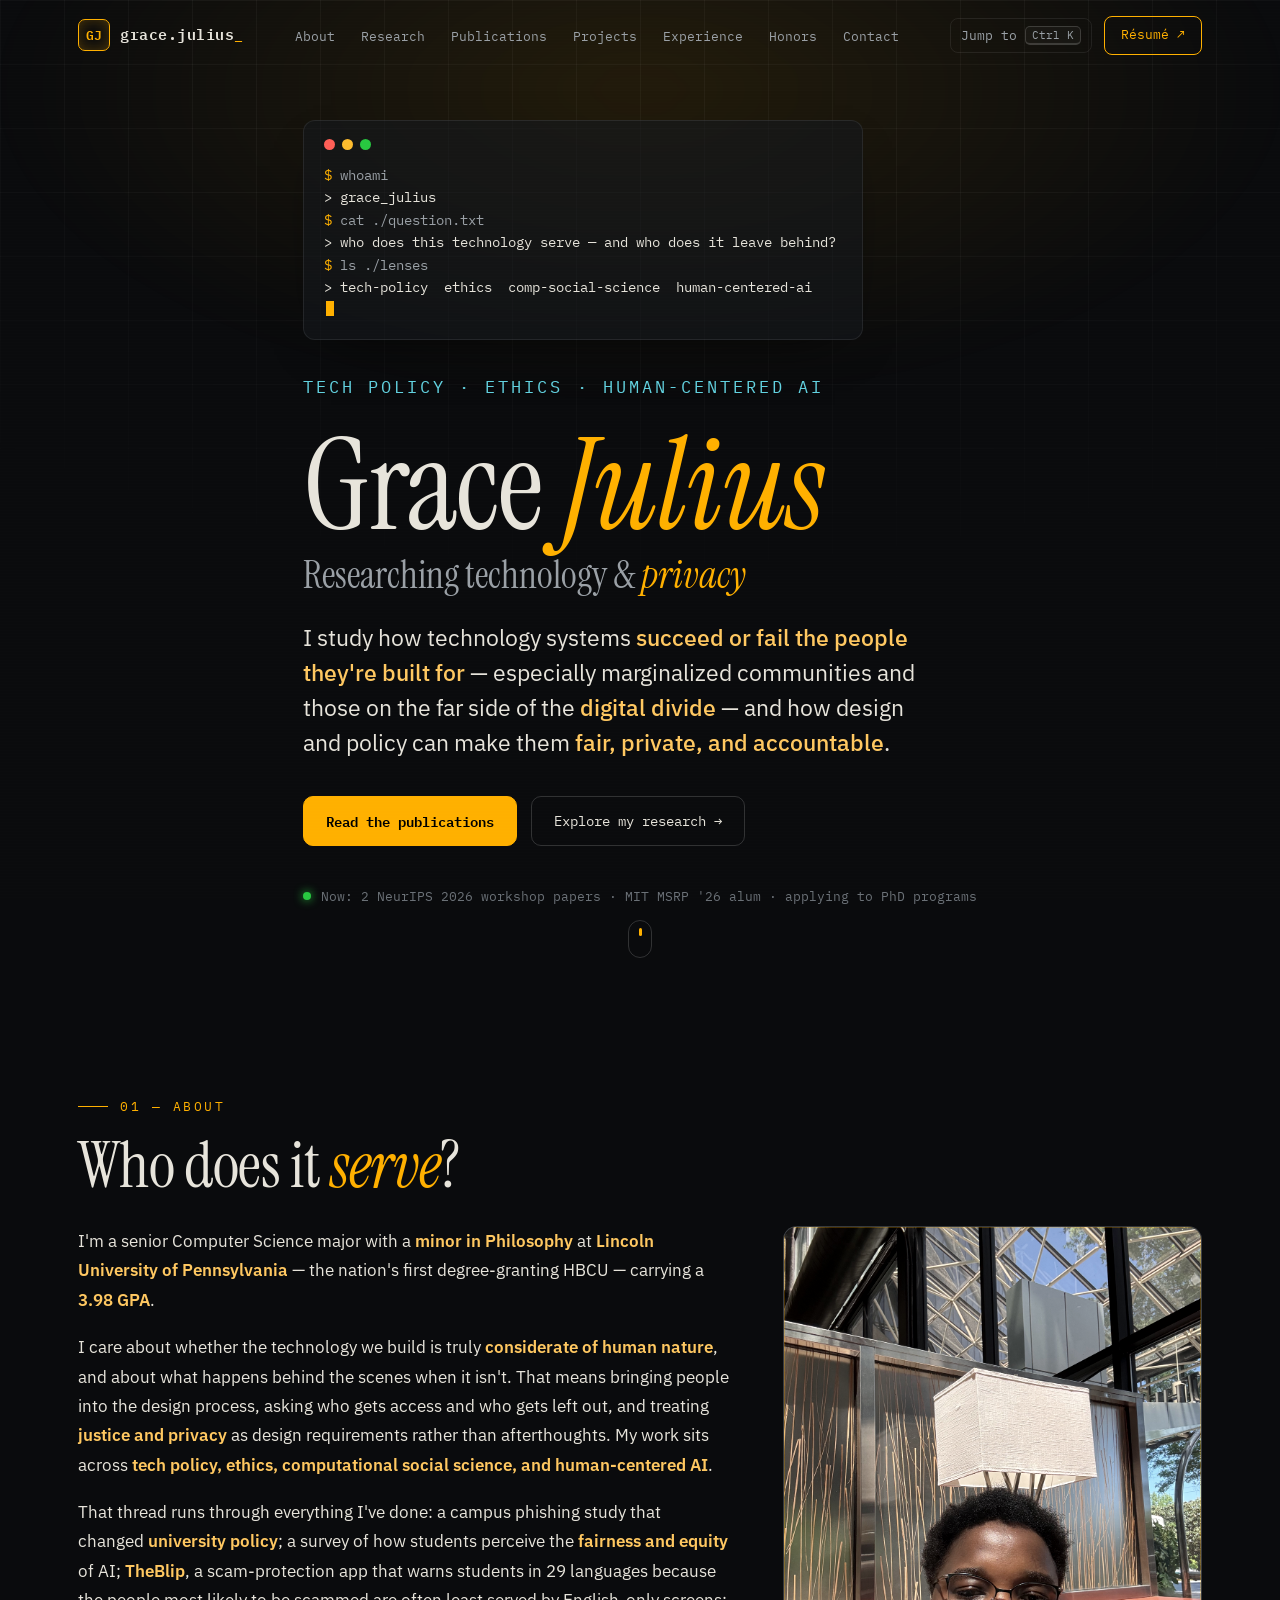
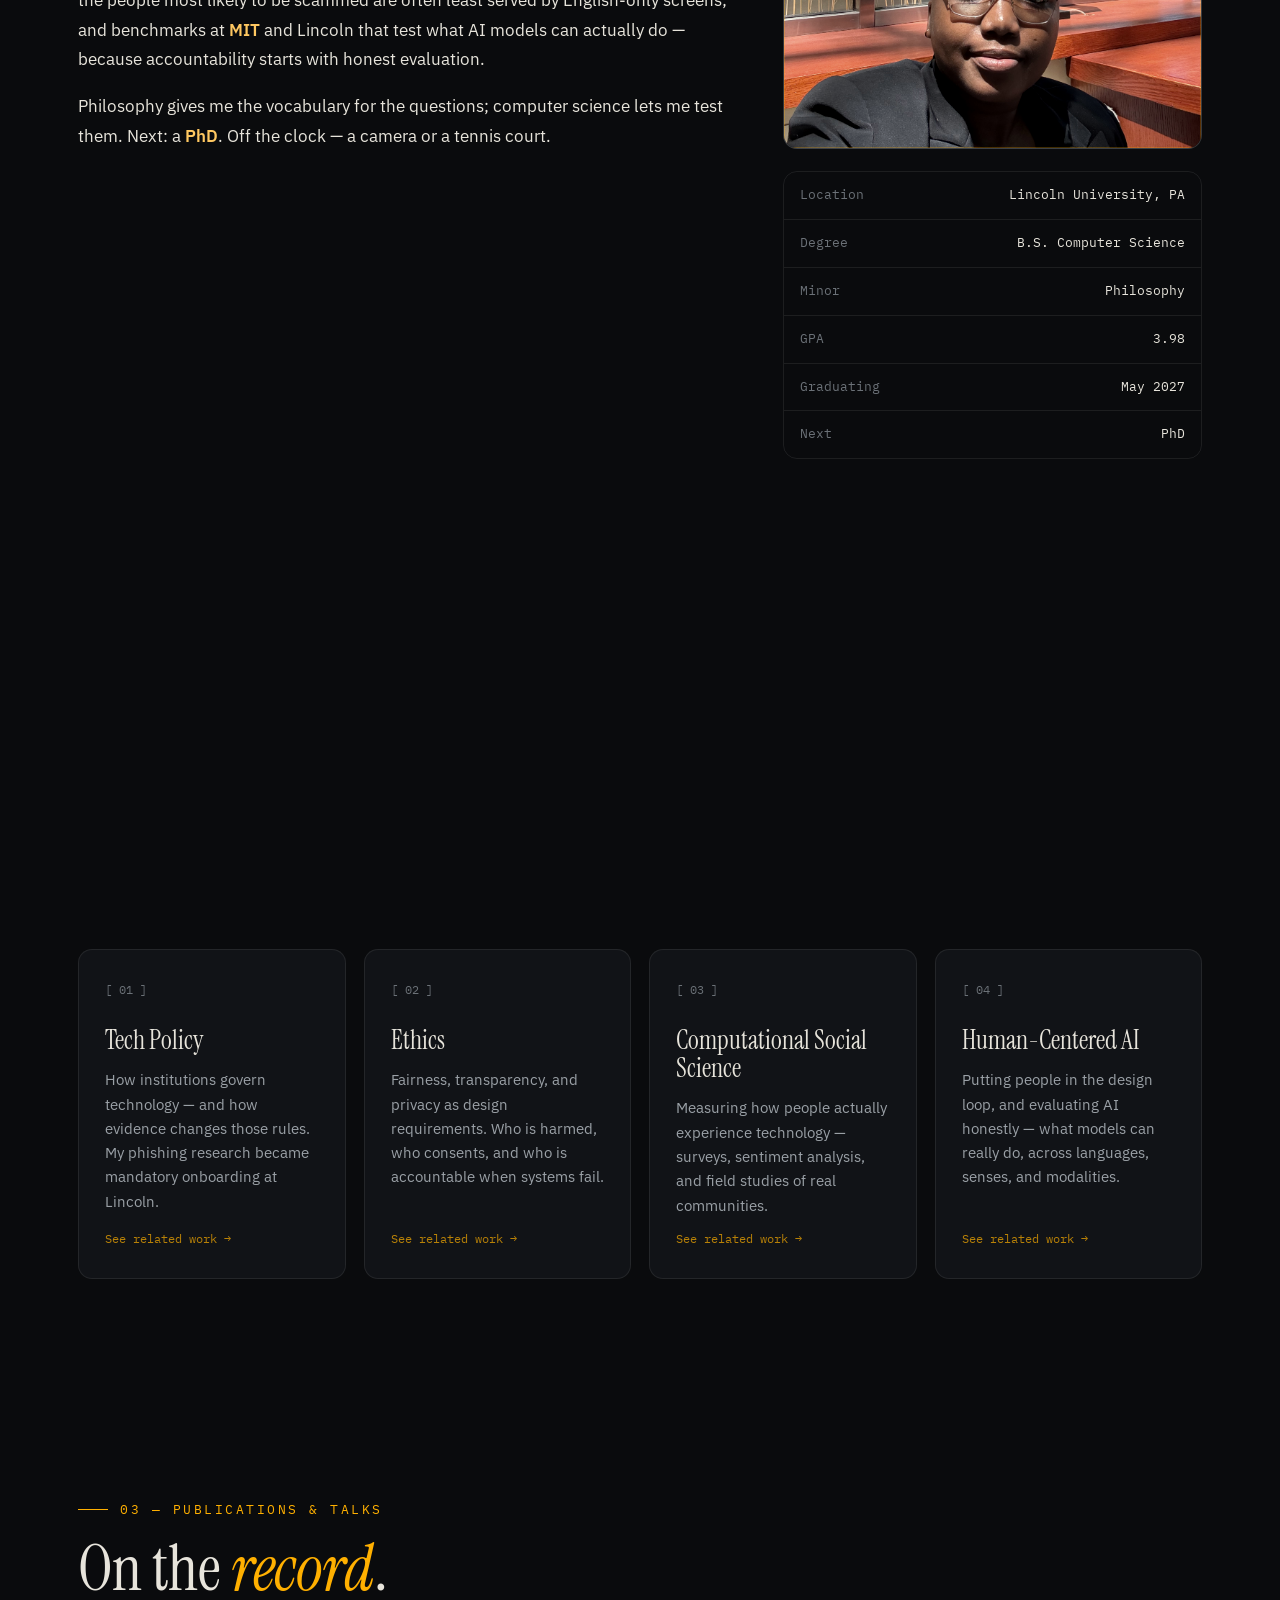
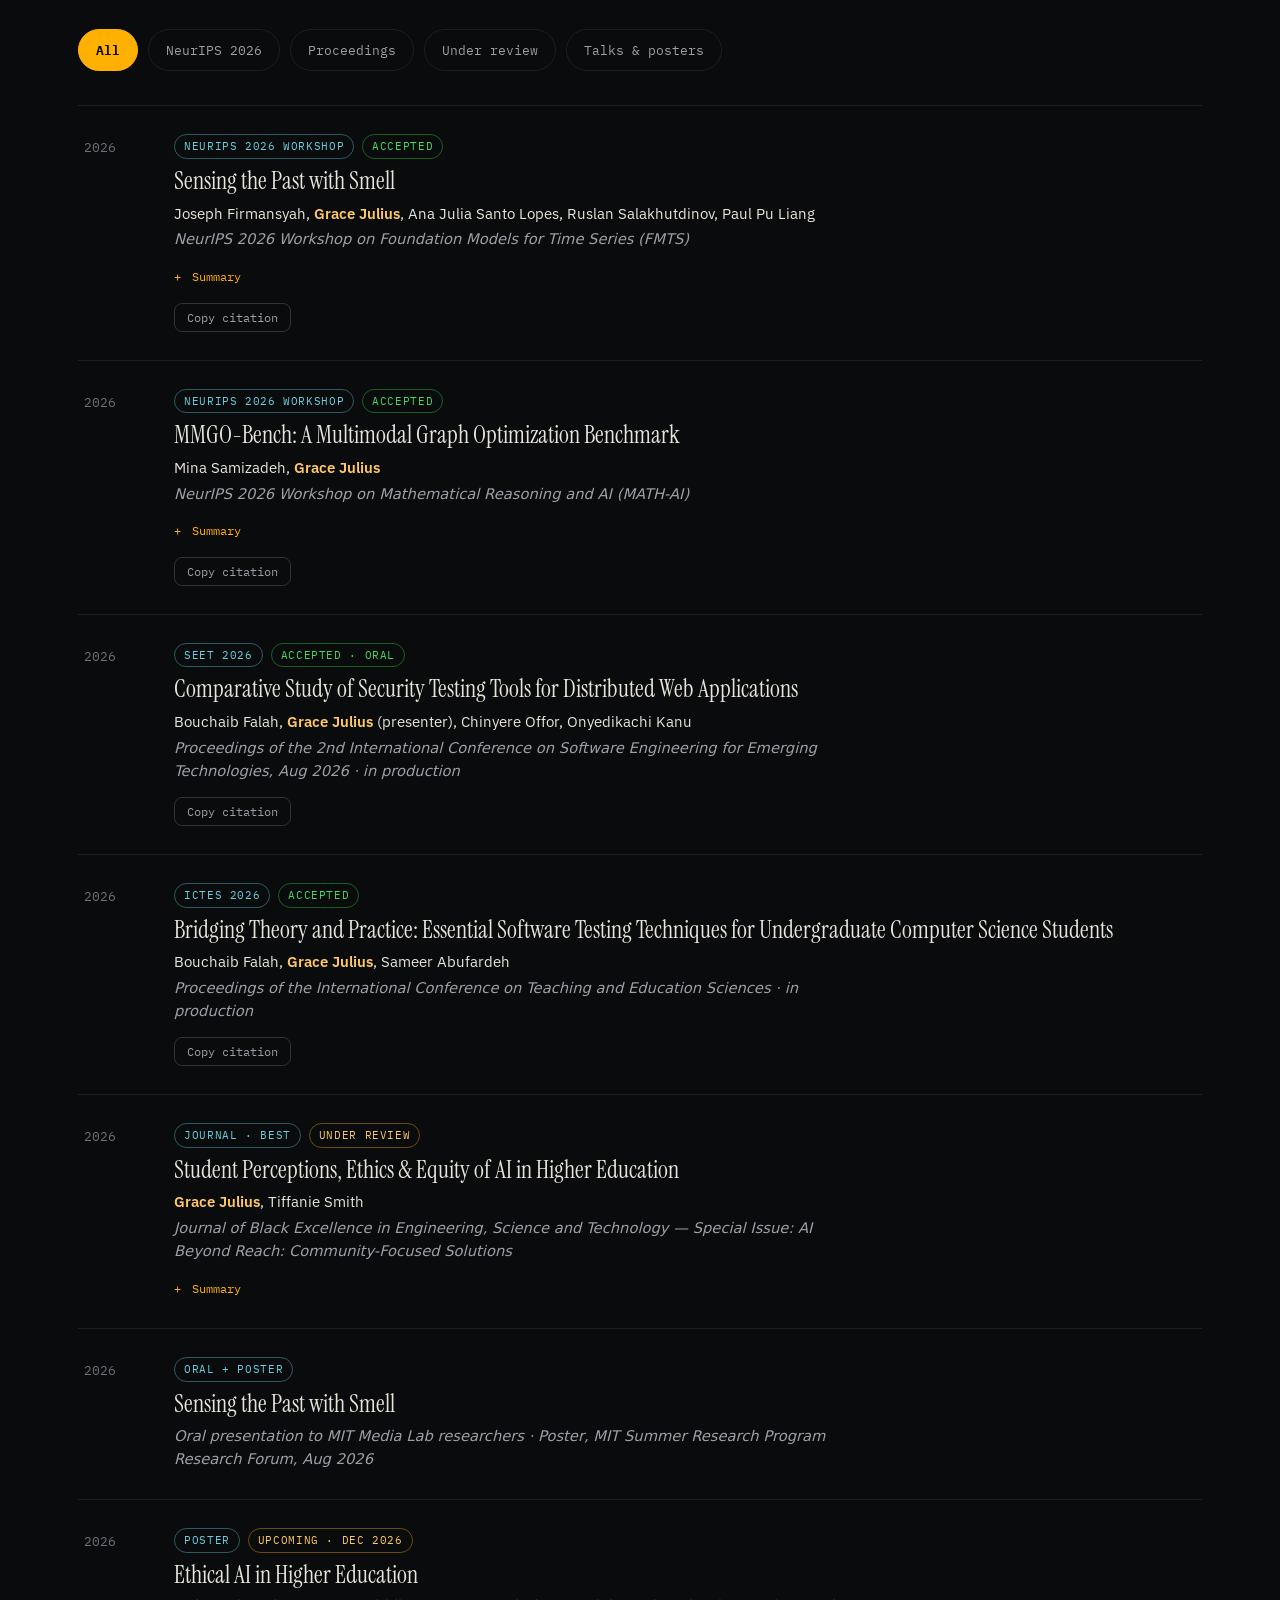
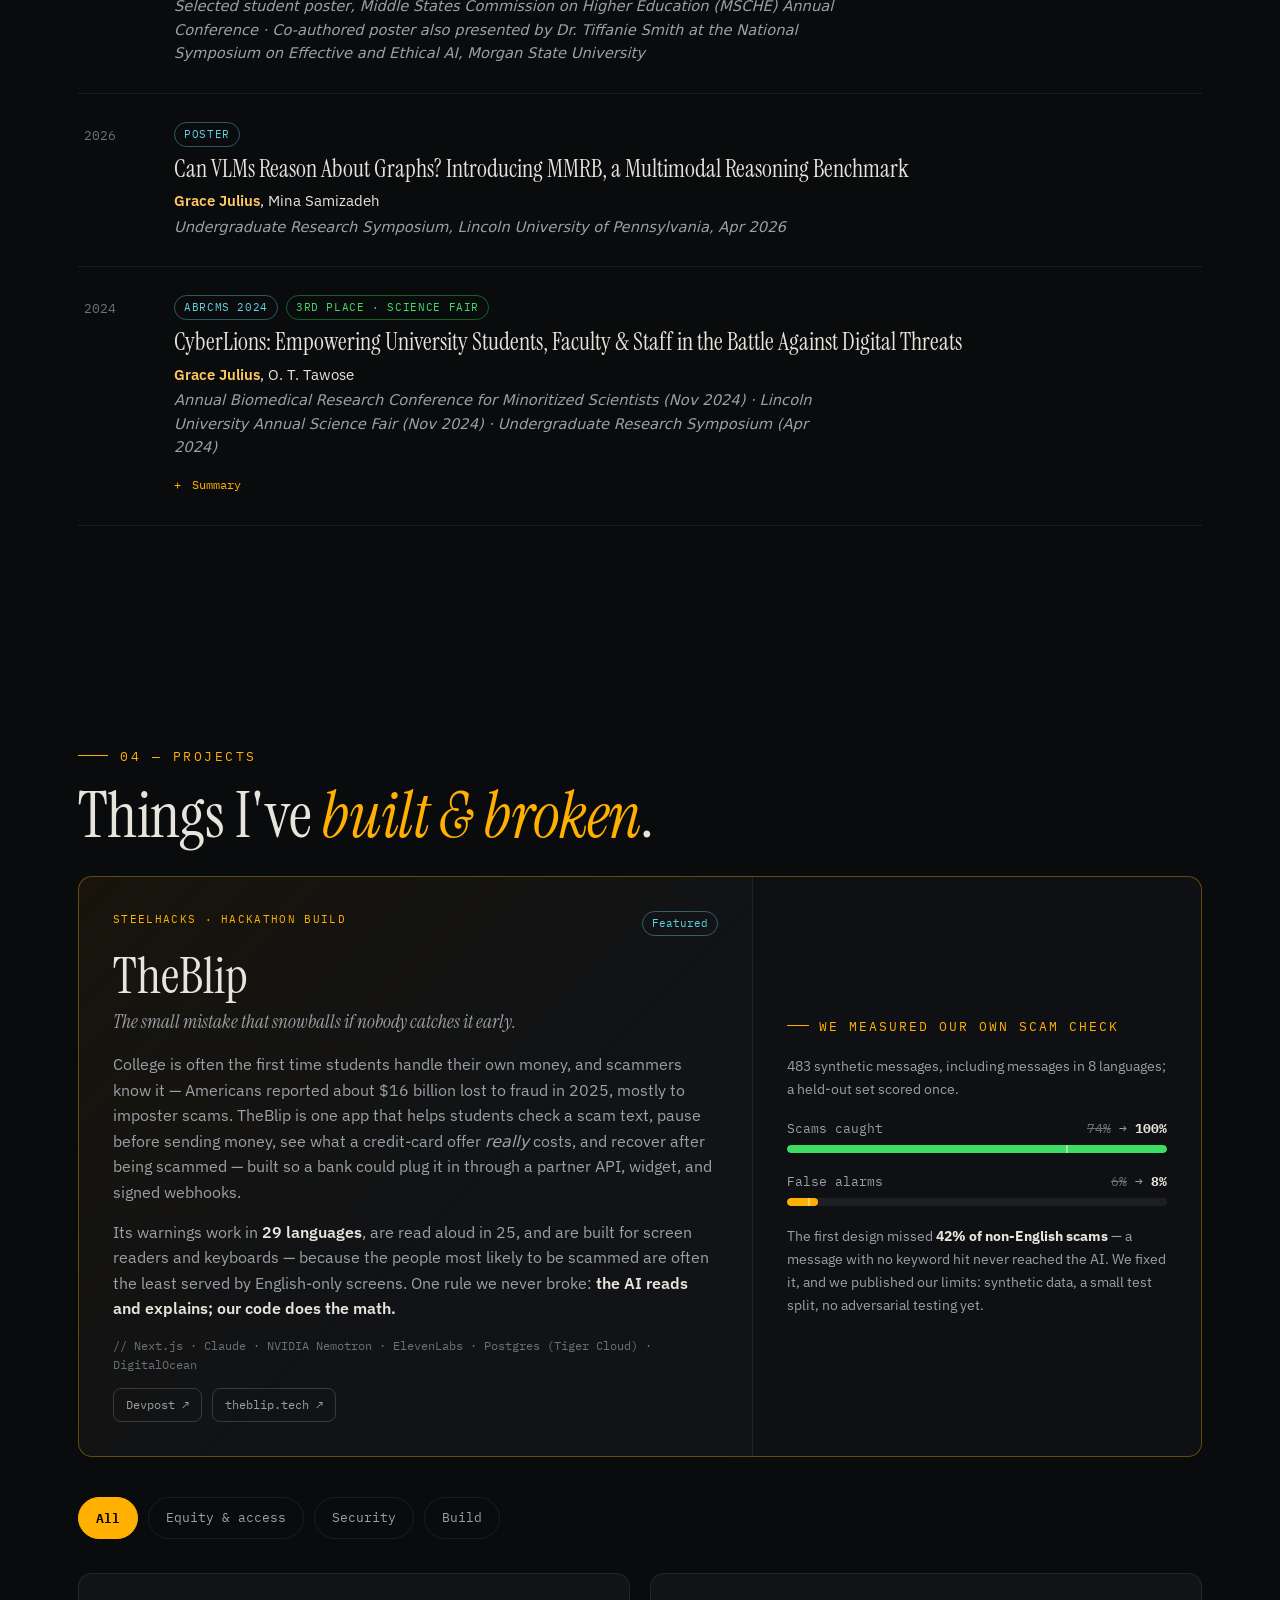
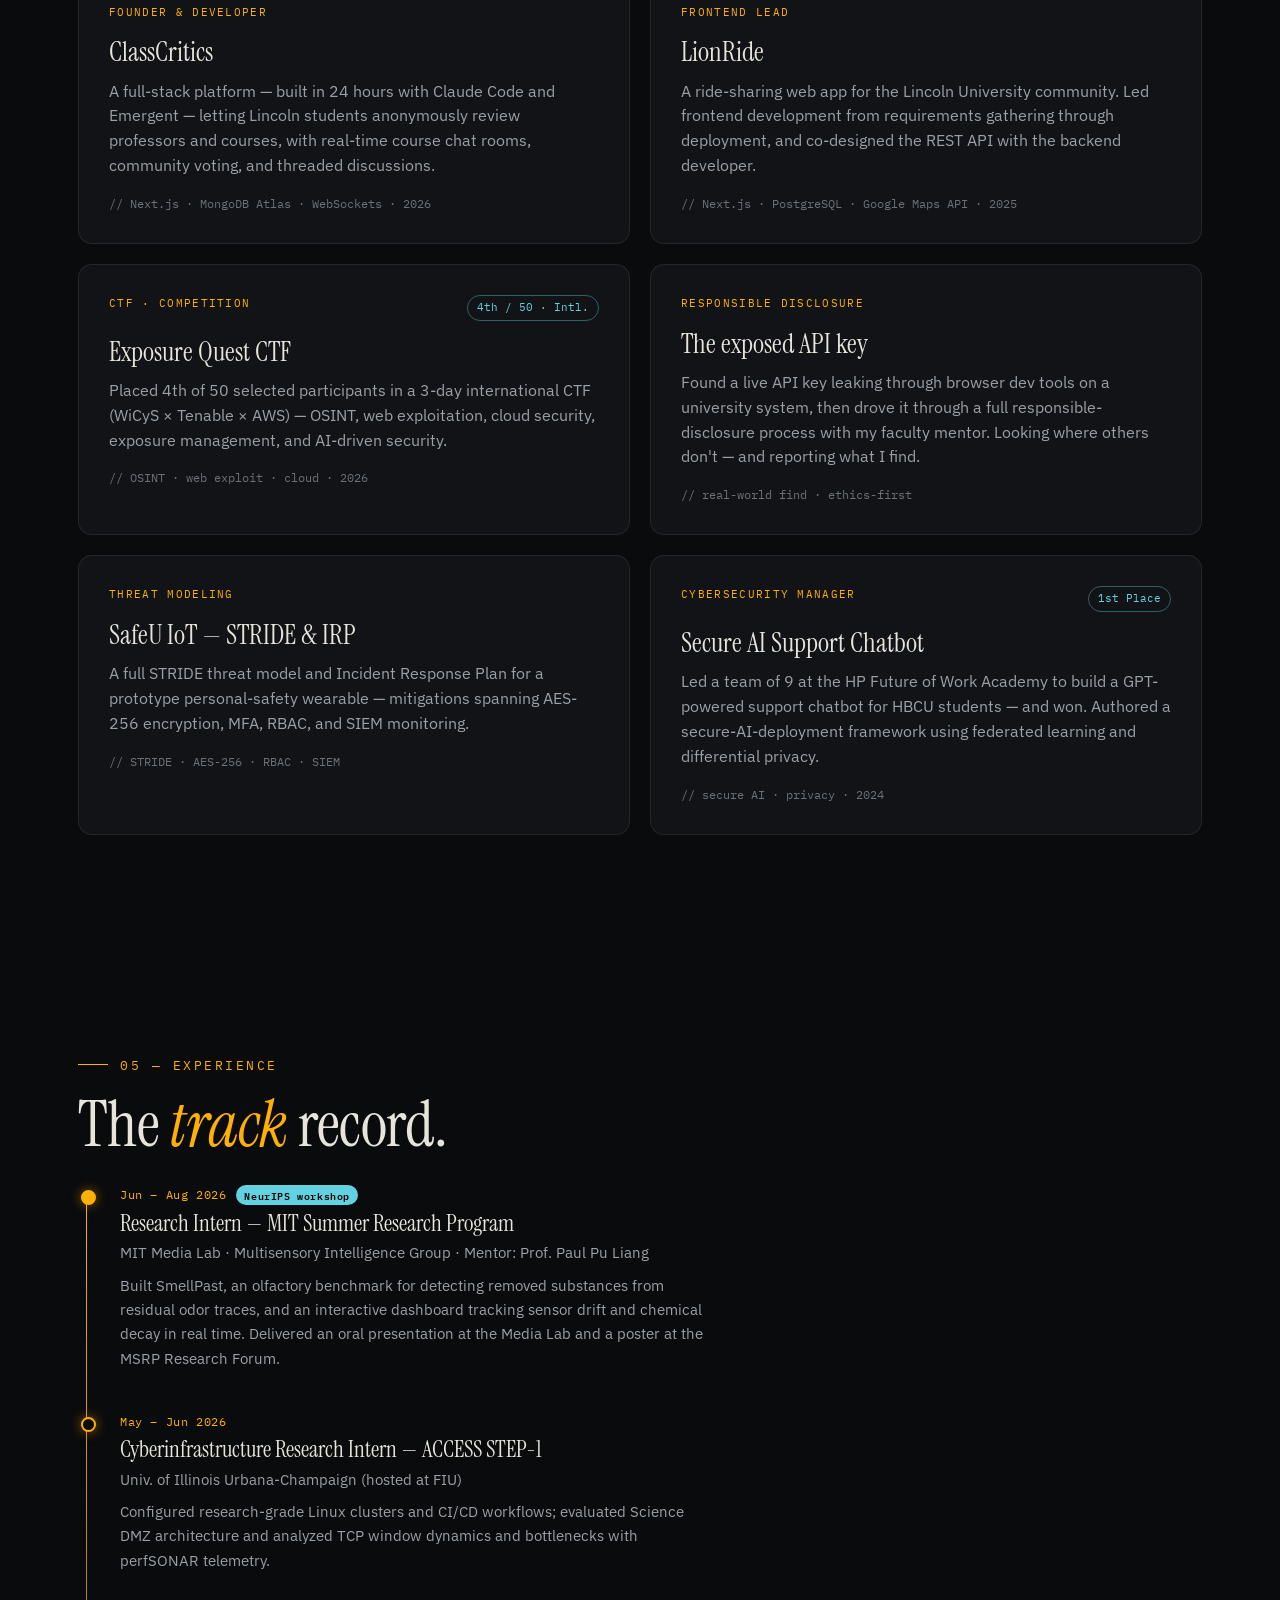
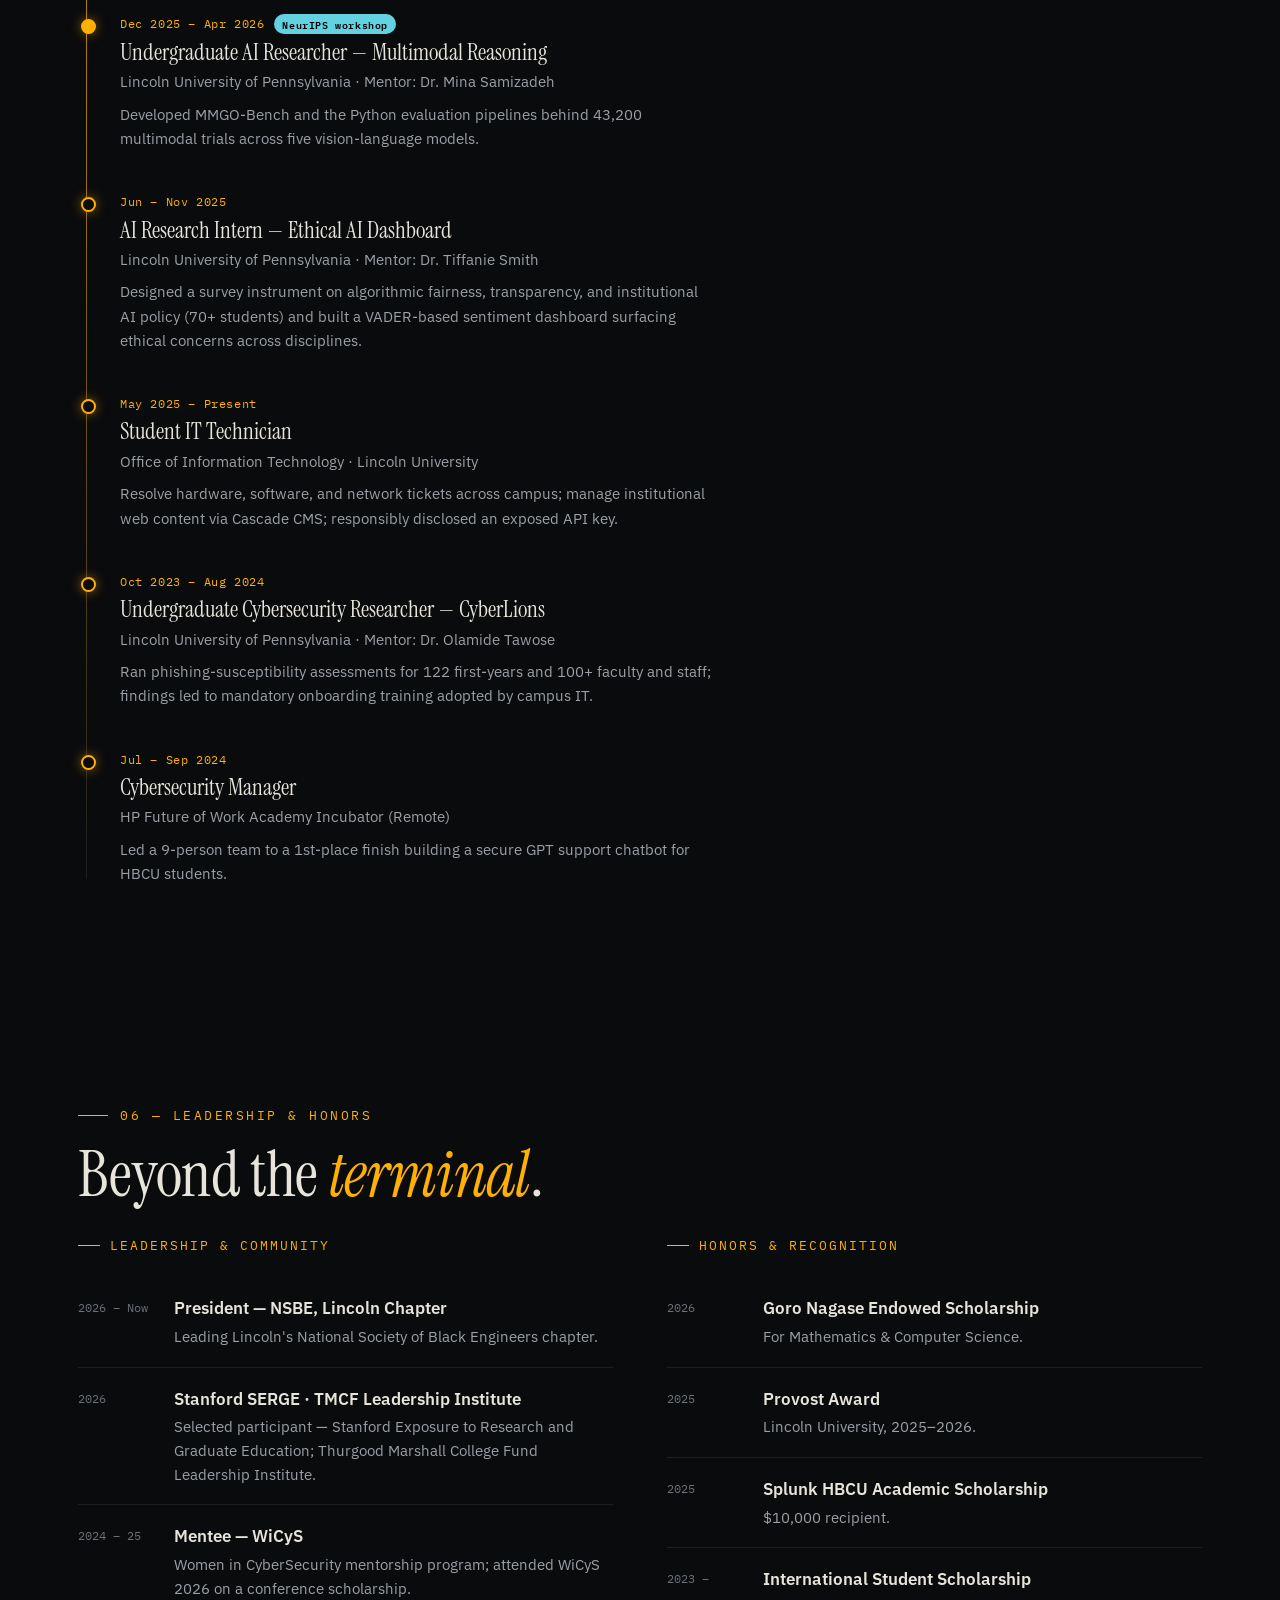
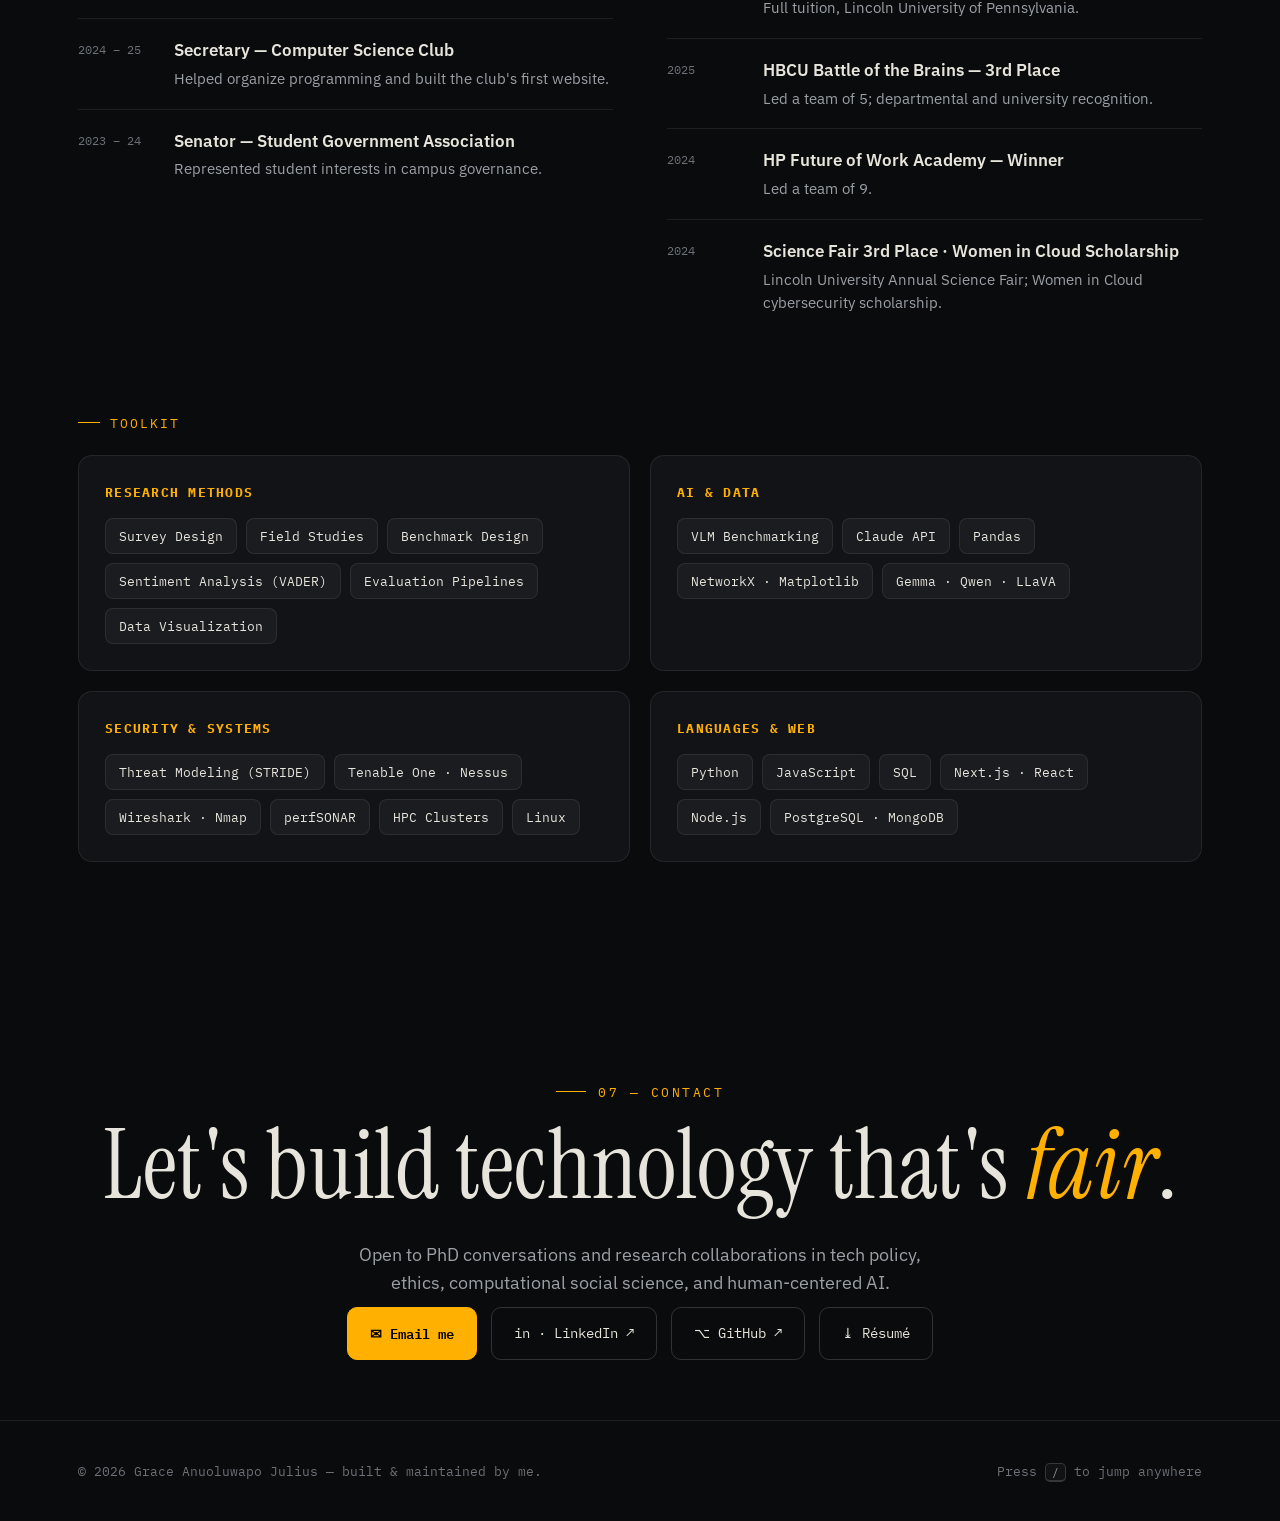
==== commit a4c0afb6: "Revamp portfolio: research focus, publications, TheBlip, quick navigation - Reposition around tech p" ====
--- a/index.html
+++ b/index.html
@@ -3,8 +3,8 @@
 <head>
 <meta charset="UTF-8">
 <meta name="viewport" content="width=device-width, initial-scale=1.0">
-<title>Grace Julius — Human-Centered AI &amp; Cybersecurity</title>
-<meta name="description" content="Grace Julius — practitioner-researcher at Lincoln University of Pennsylvania working at the intersection of human-centered AI/interaction and cybersecurity. Incoming MIT MSRP 2026.">
+<title>Grace Julius — Tech Policy, Ethics &amp; Human-Centered AI</title>
+<meta name="description" content="Grace Julius — researcher at Lincoln University of Pennsylvania studying how technology systems succeed or fail the people they're built for, across tech policy, ethics, computational social science, and human-centered AI. NeurIPS 2026 workshop author; MIT MSRP 2026.">
 
 <!-- ===== Fonts ===== -->
 <link rel="preconnect" href="https://fonts.googleapis.com">
@@ -32,20 +32,38 @@
     <nav aria-label="Primary">
       <ul id="menu">
         <li><a href="#about">About</a></li>
-        <li><a href="#research">Research</a></li>
-        <li><a href="#work">Work</a></li>
+        <li><a href="#interests">Research</a></li>
+        <li><a href="#publications">Publications</a></li>
+        <li><a href="#work">Projects</a></li>
         <li><a href="#experience">Experience</a></li>
         <li><a href="#community">Honors</a></li>
         <li><a href="#contact">Contact</a></li>
       </ul>
     </nav>
-    <!-- Résumé: drop your PDF at assets/resume.pdf (already bundled) -->
-    <a class="nav-cta" href="assets/resume.pdf">Résumé ↗</a>
-    <button class="burger" id="burger" aria-label="Toggle menu" aria-expanded="false">
-      <span></span><span></span><span></span>
-    </button>
+    <div class="nav-right">
+      <button class="kbd-btn" id="paletteBtn" type="button" aria-label="Open quick navigation" aria-haspopup="dialog">
+        <span class="kbd-label">Jump to</span><kbd id="kbdHint">⌘K</kbd>
+      </button>
+      <!-- Résumé: keep your PDF at assets/resume.pdf -->
+      <a class="nav-cta" href="assets/resume.pdf">Résumé ↗</a>
+      <button class="burger" id="burger" aria-label="Toggle menu" aria-expanded="false">
+        <span></span><span></span><span></span>
+      </button>
+    </div>
   </div>
 </header>
+
+<!-- Section rail (desktop): a live table of contents -->
+<nav class="rail" id="rail" aria-label="Section index">
+  <a href="#hero" data-label="Intro"></a>
+  <a href="#about" data-label="About"></a>
+  <a href="#interests" data-label="Research interests"></a>
+  <a href="#publications" data-label="Publications &amp; talks"></a>
+  <a href="#work" data-label="Projects"></a>
+  <a href="#experience" data-label="Experience"></a>
+  <a href="#community" data-label="Leadership &amp; honors"></a>
+  <a href="#contact" data-label="Contact"></a>
+</nav>
 
 <main id="main">
 <span id="top"></span>
@@ -57,40 +75,45 @@
       <div class="bar"><i></i><i></i><i></i></div>
       <div class="ln" id="termText"></div>
     </div>
-    <p class="role" data-reveal>Human-Centered AI · Cybersecurity</p>
+    <p class="role" data-reveal>Tech Policy · Ethics · Human-Centered AI</p>
     <h1 data-reveal>Grace <span class="em">Julius</span></h1>
+    <p class="rotate-line" data-reveal>
+      Researching technology &amp;
+      <span class="rotator" id="rotator" aria-hidden="true"><span>justice</span></span>
+      <span class="sr-only">justice, privacy, access, and accountability</span>
+    </p>
     <p class="lede" data-reveal>
-      Between the <b>human</b> and the <b>machine</b> there's a gap — where trust
-      breaks, where bias hides, where attacks slip in. I study that gap and build
-      for it. Computer Science (cybersecurity) at Lincoln University of Pennsylvania,
-      <b>3.98 GPA</b>, headed toward a <b>PhD</b>.
+      I study how technology systems <b>succeed or fail the people they're built for</b> —
+      especially marginalized communities and those on the far side of the
+      <b>digital divide</b> — and how design and policy can make them
+      <b>fair, private, and accountable</b>.
     </p>
     <div class="hero-cta" data-reveal>
-      <a class="btn primary" href="#research">Read the research</a>
-      <a class="btn ghost" href="#work">See what I've built →</a>
+      <a class="btn primary" href="#publications">Read the publications</a>
+      <a class="btn ghost" href="#interests">Explore my research →</a>
     </div>
     <div class="currently" data-reveal>
       <span class="dot"></span>
-      Currently: incoming MIT MSRP '26 · building multimodal AI reasoning benchmarks · applying to PhD programs
-    </div>
-  </div>
+      Now: 2 NeurIPS 2026 workshop papers · MIT MSRP '26 alum · applying to PhD programs
+    </div>
+  </div>
+  <a class="scroll-cue" href="#about" aria-label="Scroll to About"><span></span></a>
 </section>
 
 <!-- ============================ ABOUT ============================ -->
 <section id="about">
   <div class="wrap">
     <p class="sec-tag" data-reveal>01 — About</p>
-    <h2 class="sec-title" data-reveal>The <span class="em">practitioner</span>-researcher.</h2>
+    <h2 class="sec-title" data-reveal>Who does it <span class="em">serve</span>?</h2>
     <div class="about-grid">
       <div class="about-body">
-        <p data-reveal>I'm a senior Computer Science major (cybersecurity) at <b>Lincoln University of Pennsylvania</b> — the nation's first degree-granting HBCU — and a first-generation graduate-school applicant carrying a <b>3.98 GPA</b>.</p>
-        <p data-reveal>My work lives at the intersection of <b>human-centered AI and cybersecurity</b>: how people perceive, trust, and reason with intelligent systems — and how to make those interactions fair, transparent, and secure. I've built a multimodal reasoning benchmark to probe where vision-language models break down, designed an Ethical AI Dashboard analyzing how students perceive AI, and studied the human attack surface that social engineering exploits.</p>
-        <p data-reveal>I move between the <b>red-team curiosity</b> of breaking things — responsibly disclosing an exposed API key, placing 4th of 50 in an international CTF — and the <b>governance mindset</b> of making systems safe at scale through threat modeling and security awareness programs that actually changed behavior on my campus.</p>
-        <p data-reveal>The long game: a <b>PhD in cybersecurity</b>, where human-centered AI and security meet. This summer I join <b>MIT's Multisensory Intelligence group</b> as an MSRP research scholar. Off the clock — a camera or a tennis court.</p>
+        <p data-reveal>I'm a senior Computer Science major with a <b>minor in Philosophy</b> at <b>Lincoln University of Pennsylvania</b> — the nation's first degree-granting HBCU — carrying a <b>3.98 GPA</b>.</p>
+        <p data-reveal>I care about whether the technology we build is truly <b>considerate of human nature</b>, and about what happens behind the scenes when it isn't. That means bringing people into the design process, asking who gets access and who gets left out, and treating <b>justice and privacy</b> as design requirements rather than afterthoughts. My work sits across <b>tech policy, ethics, computational social science, and human-centered AI</b>.</p>
+        <p data-reveal>That thread runs through everything I've done: a campus phishing study that changed <b>university policy</b>; a survey of how students perceive the <b>fairness and equity</b> of AI; <b>TheBlip</b>, a scam-protection app that warns students in 29 languages because the people most likely to be scammed are often least served by English-only screens; and benchmarks at <b>MIT</b> and Lincoln that test what AI models can actually do — because accountability starts with honest evaluation.</p>
+        <p data-reveal>Philosophy gives me the vocabulary for the questions; computer science lets me test them. Next: a <b>PhD</b>. Off the clock — a camera or a tennis court.</p>
       </div>
       <aside class="about-side" data-reveal>
         <div class="portrait">
-          <!-- Add your photo at assets/grace.jpg. Falls back to your live image, then a monogram. -->
           <img src="assets/grace.jpeg" alt="Portrait of Grace Julius"
                onerror="if(!this.dataset.f){this.dataset.f=1;this.src='https://gracejulius.github.io/Images/Grace.jpeg';}else{this.style.display='none';this.parentNode.querySelector('.fallback').style.display='grid';}">
           <div class="frame"></div>
@@ -99,145 +122,284 @@
         <div class="facts">
           <div><span>Location</span><span>Lincoln University, PA</span></div>
           <div><span>Degree</span><span>B.S. Computer Science</span></div>
-          <div><span>Track</span><span>Cybersecurity</span></div>
+          <div><span>Minor</span><span>Philosophy</span></div>
           <div><span>GPA</span><span>3.98</span></div>
-          <div><span>Graduating</span><span>December 2026</span></div>
-          <div><span>Next</span><span>PhD </span></div>
+          <div><span>Graduating</span><span>May 2027</span></div>
+          <div><span>Next</span><span>PhD</span></div>
         </div>
       </aside>
     </div>
 
     <div class="stats">
+      <div class="stat" data-reveal><div class="n" data-count="2">0</div><div class="l">NeurIPS 2026 workshop papers (FMTS · MATH-AI)</div></div>
+      <div class="stat" data-reveal><div class="n" data-count="4">0</div><div class="l">accepted papers — NeurIPS workshops, SEET, ICTES</div></div>
       <div class="stat" data-reveal><div class="n" data-count="3.98">0</div><div class="l">cumulative GPA in Computer Science</div></div>
-      <div class="stat" data-reveal><div class="n">4<span style="font-size:1.4rem">th</span></div><div class="l">of 50 — WiCyS × Tenable × AWS Exposure Quest CTF (intl.)</div></div>
-      <div class="stat" data-reveal><div class="n">1<span style="font-size:1.4rem">st</span></div><div class="l">HP Future of Work Academy — led a team of 9</div></div>
-      <div class="stat" data-reveal><div class="n">MIT</div><div class="l">incoming MSRP '26 research scholar</div></div>
-    </div>
-  </div>
-</section>
-
-<!-- ============================ FOCUS PILLARS ============================ -->
-<section id="focus" style="padding-top:0">
-  <div class="wrap">
-    <p class="sec-tag" data-reveal>02 — What I work on</p>
-    <h2 class="sec-title" data-reveal>The <span class="em">human</span> in the loop.</h2>
-    <div class="pillars">
-      <div class="pillar" data-reveal>
-        <div class="ix">[ 01 ]</div>
-        <h3>Human-centered AI &amp; interaction</h3>
-        <p>How people perceive, trust, and reason alongside AI — and where models fall short of human reasoning. Multimodal benchmarks, AI fairness &amp; transparency, perception studies.</p>
-      </div>
-      <div class="pillar" data-reveal>
-        <div class="ix">[ 02 ]</div>
-        <h3>Social engineering &amp; the human attack surface</h3>
-        <p>Why smart people still click. Phishing studies, awareness interventions, and the behavioral side of why breaches so often start with people, not code.</p>
-      </div>
-      <div class="pillar" data-reveal>
-        <div class="ix">[ 03 ]</div>
-        <h3>Security, risk &amp; governance</h3>
-        <p>Turning findings into protection. Threat modeling (STRIDE), vulnerability and exposure analysis, responsible disclosure, and incident response.</p>
-      </div>
-    </div>
-  </div>
-</section>
-
-<!-- ============================ RESEARCH ============================ -->
-<section id="research">
-  <div class="wrap">
-    <p class="sec-tag" data-reveal>03 — Research &amp; Publications</p>
-    <h2 class="sec-title" data-reveal>Selected <span class="em">research</span>.</h2>
-    <div class="research-list">
-
-      <article class="research-item" data-reveal>
-        <div class="yr">2026</div>
-        <div>
-          <h3>MMRB — Can VLMs Reason About Graphs?</h3>
-          <p>A multimodal reasoning benchmark testing how vision-language models (Gemma 3, Qwen3-VL, Llama 3.2 Vision) handle structured, multi-step decision tasks. Generated 450 synthetic visual datasets with Python, NetworkX &amp; Matplotlib, and built evaluation pipelines across reasoning categories like connectivity and path inference.</p>
-          <p class="cite">Julius, G. &amp; Dr. Samizadeh, M. — Undergraduate Research Symposium, Lincoln University of PA, Apr 2026.</p>
-          <div class="tags"><span class="tag hot">Human-centered AI</span><span class="tag">VLMs</span><span class="tag">Python · NetworkX</span><span class="tag">Benchmarking</span></div>
-        </div>
-        <div class="status">// presented</div>
-      </article>
-
-      <article class="research-item" data-reveal>
-        <div class="yr">2025</div>
-        <div>
-          <h3>Ethical AI Dashboard</h3>
-          <p>A faculty-mentored study on the ethical use of AI in higher education. Designed survey instruments on AI fairness, transparency, and academic impact; collected 70+ student responses; and built a web dashboard running real-time NLP sentiment analysis to surface ethical-AI concerns across disciplines.</p>
-           <p class="cite">Julius, G. &amp; Dr. Tiffanie, R. Smith. </p>
-          <div class="tags"><span class="tag hot">AI ethics</span><span class="tag">NLP / sentiment</span><span class="tag">Survey methods</span><span class="tag">Data viz</span></div>
-        </div>
-        <div class="status">// study</div>
-      </article>
-
-      <article class="research-item" data-reveal>
-        <div class="yr">2024</div>
-        <div>
-          <h3>CyberLions — Defending an HBCU Community</h3>
-          <p>Cybersecurity-awareness research across the campus. A phishing study of 122 first-year students (avg. 4 phishing attempts/month) led to mandatory awareness sessions — backed by 90% of freshmen and followed by a ~60% improvement in the next cohort. Expanded to a 100+ faculty/staff threat assessment uncovering up to 45% critical vulnerabilities.</p>
-          <p class="cite">Julius, G. &amp; Dr. Tawose, O. T. — presented at ABRCMS 2024; Undergraduate Research Symposium &amp; Annual Science Fair, Lincoln University of PA, 2024.</p>
-          <div class="tags"><span class="tag">Social engineering</span><span class="tag">Field study</span><span class="tag">Threat assessment</span></div>
-        </div>
-        <div class="status">// foundation</div>
-      </article>
-
-    </div>
+      <div class="stat" data-reveal><div class="n">MIT</div><div class="l">MSRP '26 research scholar, Media Lab</div></div>
+    </div>
+  </div>
+</section>
+
+<!-- ============================ RESEARCH INTERESTS ============================ -->
+<section id="interests" style="padding-top:0">
+  <div class="wrap">
+    <p class="sec-tag" data-reveal>02 — Research interests</p>
+    <h2 class="sec-title" data-reveal>Four lenses, <span class="em">one question</span>.</h2>
+    <p class="sec-intro" data-reveal>Pick a lens to see the papers and talks behind it.</p>
+    <div class="pillars four">
+      <button class="pillar" type="button" data-theme="policy" data-reveal>
+        <span class="ix">[ 01 ]</span>
+        <span class="ph">Tech Policy</span>
+        <span class="pp">How institutions govern technology — and how evidence changes those rules. My phishing research became mandatory onboarding at Lincoln.</span>
+        <span class="go">See related work →</span>
+      </button>
+      <button class="pillar" type="button" data-theme="ethics" data-reveal>
+        <span class="ix">[ 02 ]</span>
+        <span class="ph">Ethics</span>
+        <span class="pp">Fairness, transparency, and privacy as design requirements. Who is harmed, who consents, and who is accountable when systems fail.</span>
+        <span class="go">See related work →</span>
+      </button>
+      <button class="pillar" type="button" data-theme="css" data-reveal>
+        <span class="ix">[ 03 ]</span>
+        <span class="ph">Computational Social Science</span>
+        <span class="pp">Measuring how people actually experience technology — surveys, sentiment analysis, and field studies of real communities.</span>
+        <span class="go">See related work →</span>
+      </button>
+      <button class="pillar" type="button" data-theme="hcai" data-reveal>
+        <span class="ix">[ 04 ]</span>
+        <span class="ph">Human-Centered AI</span>
+        <span class="pp">Putting people in the design loop, and evaluating AI honestly — what models can really do, across languages, senses, and modalities.</span>
+        <span class="go">See related work →</span>
+      </button>
+    </div>
+  </div>
+</section>
+
+<!-- ============================ PUBLICATIONS ============================ -->
+<section id="publications">
+  <div class="wrap">
+    <p class="sec-tag" data-reveal>03 — Publications &amp; Talks</p>
+    <h2 class="sec-title" data-reveal>On the <span class="em">record</span>.</h2>
+
+    <div class="pub-controls" data-reveal>
+      <div class="filters" id="pubFilters" role="group" aria-label="Filter by type">
+        <button class="on" data-type="all">All</button>
+        <button data-type="workshop">NeurIPS 2026</button>
+        <button data-type="proceedings">Proceedings</button>
+        <button data-type="review">Under review</button>
+        <button data-type="talk">Talks &amp; posters</button>
+      </div>
+      <div class="theme-pill" id="themePill" hidden>
+        Lens: <b id="themePillName"></b>
+        <button type="button" id="themeClear" aria-label="Clear research lens filter">✕</button>
+      </div>
+    </div>
+    <p class="pub-count" id="pubCount" aria-live="polite"></p>
+
+    <ol class="pub-list" id="pubList">
+
+      <li class="pub" data-type="workshop" data-themes="hcai css" data-reveal>
+        <div class="pub-yr">2026</div>
+        <div class="pub-body">
+          <div class="pub-badges"><span class="badge-venue">NeurIPS 2026 Workshop</span><span class="badge-status ok">Accepted</span></div>
+          <h3>Sensing the Past with Smell</h3>
+          <p class="authors">Joseph Firmansyah, <b>Grace Julius</b>, Ana Julia Santo Lopes, Ruslan Salakhutdinov, Paul Pu Liang</p>
+          <p class="venue">NeurIPS 2026 Workshop on Foundation Models for Time Series (FMTS)</p>
+          <details>
+            <summary>Summary</summary>
+            <p>Can a machine tell what <i>used to be</i> in a room? We introduce SmellPast, an olfactory benchmark tracking lingering odor decay across 50+ hours of controlled trials — up to 2 hours after source removal — for rosemary, paprika, black pepper, and nutmeg against negative-control baselines, plus ML models that classify removed substances from residual traces. Built at the MIT Media Lab's Multisensory Intelligence group.</p>
+          </details>
+          <div class="pub-actions">
+            <button class="mini-btn" data-cite="J. Firmansyah, G. Julius, A. J. Santo Lopes, R. Salakhutdinov, and P. P. Liang. Sensing the Past with Smell. NeurIPS 2026 Workshop on Foundation Models for Time Series (FMTS), 2026.">Copy citation</button>
+          </div>
+        </div>
+      </li>
+
+      <li class="pub" data-type="workshop" data-themes="hcai ethics" data-reveal>
+        <div class="pub-yr">2026</div>
+        <div class="pub-body">
+          <div class="pub-badges"><span class="badge-venue">NeurIPS 2026 Workshop</span><span class="badge-status ok">Accepted</span></div>
+          <h3>MMGO-Bench: A Multimodal Graph Optimization Benchmark</h3>
+          <p class="authors">Mina Samizadeh, <b>Grace Julius</b></p>
+          <p class="venue">NeurIPS 2026 Workshop on Mathematical Reasoning and AI (MATH-AI)</p>
+          <details>
+            <summary>Summary</summary>
+            <p>Can vision-language models solve weighted shortest-path problems straight from a picture of a graph? MMGO-Bench isolates layout style, node-label format, textual edge support, and prompting strategy across 90 graph instances in three difficulty tiers — 43,200 multimodal and 1,080 text-only trials over five models (Gemma 3, Qwen2.5-VL, LLaVA, MiniCPM-V, Claude Haiku). Honest benchmarks are how we hold capability claims accountable.</p>
+          </details>
+          <div class="pub-actions">
+            <button class="mini-btn" data-cite="M. Samizadeh and G. Julius. MMGO-Bench: A Multimodal Graph Optimization Benchmark. NeurIPS 2026 Workshop on Mathematical Reasoning and AI (MATH-AI), 2026.">Copy citation</button>
+          </div>
+        </div>
+      </li>
+
+      <li class="pub" data-type="proceedings" data-themes="ethics policy" data-reveal>
+        <div class="pub-yr">2026</div>
+        <div class="pub-body">
+          <div class="pub-badges"><span class="badge-venue">SEET 2026</span><span class="badge-status ok">Accepted · oral</span></div>
+          <h3>Comparative Study of Security Testing Tools for Distributed Web Applications</h3>
+          <p class="authors">Bouchaib Falah, <b>Grace Julius</b> (presenter), Chinyere Offor, Onyedikachi Kanu</p>
+          <p class="venue">Proceedings of the 2nd International Conference on Software Engineering for Emerging Technologies, Aug 2026 · in production</p>
+          <div class="pub-actions">
+            <button class="mini-btn" data-cite="B. Falah, G. Julius, C. Offor, and O. Kanu. Comparative Study of Security Testing Tools for Distributed Web Applications. In Proceedings of the 2nd International Conference on Software Engineering for Emerging Technologies (SEET), 2026.">Copy citation</button>
+          </div>
+        </div>
+      </li>
+
+      <li class="pub" data-type="proceedings" data-themes="policy" data-reveal>
+        <div class="pub-yr">2026</div>
+        <div class="pub-body">
+          <div class="pub-badges"><span class="badge-venue">ICTES 2026</span><span class="badge-status ok">Accepted</span></div>
+          <h3>Bridging Theory and Practice: Essential Software Testing Techniques for Undergraduate Computer Science Students</h3>
+          <p class="authors">Bouchaib Falah, <b>Grace Julius</b>, Sameer Abufardeh</p>
+          <p class="venue">Proceedings of the International Conference on Teaching and Education Sciences · in production</p>
+          <div class="pub-actions">
+            <button class="mini-btn" data-cite="B. Falah, G. Julius, and S. Abufardeh. Bridging Theory and Practice: Essential Software Testing Techniques for Undergraduate Computer Science Students. In Proceedings of the International Conference on Teaching and Education Sciences (ICTES), 2026.">Copy citation</button>
+          </div>
+        </div>
+      </li>
+
+      <li class="pub" data-type="review" data-themes="ethics css hcai policy" data-reveal>
+        <div class="pub-yr">2026</div>
+        <div class="pub-body">
+          <div class="pub-badges"><span class="badge-venue">Journal · BEST</span><span class="badge-status wait">Under review</span></div>
+          <h3>Student Perceptions, Ethics &amp; Equity of AI in Higher Education</h3>
+          <p class="authors"><b>Grace Julius</b>, Tiffanie Smith</p>
+          <p class="venue">Journal of Black Excellence in Engineering, Science and Technology — Special Issue: AI Beyond Reach: Community-Focused Solutions</p>
+          <details>
+            <summary>Summary</summary>
+            <p>A survey of 70+ undergraduates on algorithmic fairness, transparency, and institutional AI policy, paired with a dashboard that uses VADER sentiment analysis to surface the ethical concerns students raise across disciplines.</p>
+          </details>
+        </div>
+      </li>
+
+      <li class="pub" data-type="talk" data-themes="hcai css" data-reveal>
+        <div class="pub-yr">2026</div>
+        <div class="pub-body">
+          <div class="pub-badges"><span class="badge-venue">Oral + poster</span></div>
+          <h3>Sensing the Past with Smell</h3>
+          <p class="venue">Oral presentation to MIT Media Lab researchers · Poster, MIT Summer Research Program Research Forum, Aug 2026</p>
+        </div>
+      </li>
+
+      <li class="pub" data-type="talk" data-themes="ethics css hcai" data-reveal>
+        <div class="pub-yr">2026</div>
+        <div class="pub-body">
+          <div class="pub-badges"><span class="badge-venue">Poster</span><span class="badge-status wait">Upcoming · Dec 2026</span></div>
+          <h3>Ethical AI in Higher Education</h3>
+          <p class="venue">Selected student poster, Middle States Commission on Higher Education (MSCHE) Annual Conference · Co-authored poster also presented by Dr. Tiffanie Smith at the National Symposium on Effective and Ethical AI, Morgan State University</p>
+        </div>
+      </li>
+
+      <li class="pub" data-type="talk" data-themes="hcai" data-reveal>
+        <div class="pub-yr">2026</div>
+        <div class="pub-body">
+          <div class="pub-badges"><span class="badge-venue">Poster</span></div>
+          <h3>Can VLMs Reason About Graphs? Introducing MMRB, a Multimodal Reasoning Benchmark</h3>
+          <p class="authors"><b>Grace Julius</b>, Mina Samizadeh</p>
+          <p class="venue">Undergraduate Research Symposium, Lincoln University of Pennsylvania, Apr 2026</p>
+        </div>
+      </li>
+
+      <li class="pub" data-type="talk" data-themes="policy css ethics" data-reveal>
+        <div class="pub-yr">2024</div>
+        <div class="pub-body">
+          <div class="pub-badges"><span class="badge-venue">ABRCMS 2024</span><span class="badge-status ok">3rd place · Science Fair</span></div>
+          <h3>CyberLions: Empowering University Students, Faculty &amp; Staff in the Battle Against Digital Threats</h3>
+          <p class="authors"><b>Grace Julius</b>, O. T. Tawose</p>
+          <p class="venue">Annual Biomedical Research Conference for Minoritized Scientists (Nov 2024) · Lincoln University Annual Science Fair (Nov 2024) · Undergraduate Research Symposium (Apr 2024)</p>
+          <details>
+            <summary>Summary</summary>
+            <p>Phase 1 measured phishing exposure for 122 first-year students (about 4 phishing emails a month) and led campus IT to adopt mandatory onboarding training, which reduced vulnerability by 60% the following year. Phase 2 extended the assessment to 100+ faculty and staff and found a 45% susceptibility rate to targeted spear-phishing.</p>
+          </details>
+        </div>
+      </li>
+
+    </ol>
   </div>
 </section>
 
 <!-- ============================ WORK ============================ -->
 <section id="work">
   <div class="wrap">
-    <p class="sec-tag" data-reveal>04 — Selected Work</p>
+    <p class="sec-tag" data-reveal>04 — Projects</p>
     <h2 class="sec-title" data-reveal>Things I've <span class="em">built &amp; broken</span>.</h2>
-    <div class="filters" data-reveal id="filters">
+
+    <!-- Featured: TheBlip -->
+    <article class="feature" data-reveal>
+      <div class="feature-main">
+        <div class="top"><span class="kind">SteelHacks · Hackathon build</span><span class="award">Featured</span></div>
+        <h3>TheBlip</h3>
+        <p class="feature-tag">The small mistake that snowballs if nobody catches it early.</p>
+        <p>College is often the first time students handle their own money, and scammers know it — Americans reported about $16 billion lost to fraud in 2025, mostly to imposter scams. TheBlip is one app that helps students check a scam text, pause before sending money, see what a credit-card offer <i>really</i> costs, and recover after being scammed — built so a bank could plug it in through a partner API, widget, and signed webhooks.</p>
+        <p>Its warnings work in <b>29 languages</b>, are read aloud in 25, and are built for screen readers and keyboards — because the people most likely to be scammed are often the least served by English-only screens. One rule we never broke: <b>the AI reads and explains; our code does the math.</b></p>
+        <div class="meta">// Next.js · Claude · NVIDIA Nemotron · ElevenLabs · Postgres (Tiger Cloud) · DigitalOcean</div>
+        <div class="feature-links">
+          <a class="mini-btn" href="https://devpost.com/software/theblip" target="_blank" rel="noopener">Devpost ↗</a>
+          <a class="mini-btn" href="https://theblip.tech" target="_blank" rel="noopener">theblip.tech ↗</a>
+        </div>
+      </div>
+      <aside class="feature-side">
+        <p class="mini">We measured our own scam check</p>
+        <p class="feature-note">483 synthetic messages, including messages in 8 languages; a held-out set scored once.</p>
+        <div class="meter">
+          <div class="meter-row"><span>Scams caught</span><span class="meter-vals"><s>74%</s> → <b>100%</b></span></div>
+          <div class="bar-track"><div class="bar-fill" data-w="100"></div><div class="bar-ghost" style="width:74%"></div></div>
+        </div>
+        <div class="meter">
+          <div class="meter-row"><span>False alarms</span><span class="meter-vals"><s>6%</s> → <b>8%</b></span></div>
+          <div class="bar-track"><div class="bar-fill warn" data-w="8"></div><div class="bar-ghost" style="width:6%"></div></div>
+        </div>
+        <p class="feature-note">The first design missed <b>42% of non-English scams</b> — a message with no keyword hit never reached the AI. We fixed it, and we published our limits: synthetic data, a small test split, no adversarial testing yet.</p>
+      </aside>
+    </article>
+
+    <div class="filters" data-reveal id="filters" role="group" aria-label="Filter projects">
       <button class="on" data-filter="all">All</button>
-      <button data-filter="ai">HCI &amp; AI</button>
+      <button data-filter="equity">Equity &amp; access</button>
       <button data-filter="security">Security</button>
       <button data-filter="build">Build</button>
     </div>
     <div class="work-grid" id="workGrid">
 
-      <article class="card" data-cat="build ai" data-reveal>
+      <article class="card" data-cat="build equity" data-reveal>
         <div class="top"><span class="kind">Founder &amp; Developer</span></div>
         <h3>ClassCritics</h3>
-        <p>A full-stack web app — built in 24 hours with Claude Code and Emergent — letting students anonymously review professors and courses, with real-time chat, community voting, and threaded discussions. Next.js frontend on Vercel, backend on Render with MongoDB Atlas and WebSocket course rooms.</p>
-        <div class="meta">// Next.js · MongoDB · WebSockets · 2026</div>
+        <p>A full-stack platform — built in 24 hours with Claude Code and Emergent — letting Lincoln students anonymously review professors and courses, with real-time course chat rooms, community voting, and threaded discussions.</p>
+        <div class="meta">// Next.js · MongoDB Atlas · WebSockets · 2026</div>
       </article>
 
-      <article class="card" data-cat="security ai" data-reveal>
+      <article class="card" data-cat="build equity" data-reveal>
+        <div class="top"><span class="kind">Frontend Lead</span></div>
+        <h3>LionRide</h3>
+        <p>A ride-sharing web app for the Lincoln University community. Led frontend development from requirements gathering through deployment, and co-designed the REST API with the backend developer.</p>
+        <div class="meta">// Next.js · PostgreSQL · Google Maps API · 2025</div>
+      </article>
+
+      <article class="card" data-cat="security" data-reveal>
         <div class="top"><span class="kind">CTF · Competition</span><span class="award">4th / 50 · Intl.</span></div>
         <h3>Exposure Quest CTF</h3>
-        <p>Placed 4th of 50 selected participants in a 3-day international CTF (WiCyS × Tenable × AWS) — solving challenges across OSINT, web exploitation, cloud security, exposure management, and AI-driven security using Tenable One and Nessus Essentials.</p>
+        <p>Placed 4th of 50 selected participants in a 3-day international CTF (WiCyS × Tenable × AWS) — OSINT, web exploitation, cloud security, exposure management, and AI-driven security.</p>
         <div class="meta">// OSINT · web exploit · cloud · 2026</div>
-      </article>
-
-      <article class="card" data-cat="security" data-reveal>
-        <div class="top"><span class="kind">Threat Modeling</span></div>
-        <h3>SafeU IoT — STRIDE &amp; IRP</h3>
-        <p>A full STRIDE threat model of a prototype wearable IoT device, paired with an Incident Response Plan. Designed mitigations spanning AES-256 encryption, MFA, RBAC, and SIEM monitoring — turning a device concept into a defensible security posture.</p>
-        <div class="meta">// STRIDE · AES-256 · RBAC · SIEM</div>
       </article>
 
       <article class="card" data-cat="security" data-reveal>
         <div class="top"><span class="kind">Responsible Disclosure</span></div>
         <h3>The exposed API key</h3>
-        <p>Found a live API key leaking through browser dev tools on a university system, then drove it through a full responsible-disclosure process with my faculty mentor. The story I tell in every application — proof that I look where others don't, and report what I find.</p>
+        <p>Found a live API key leaking through browser dev tools on a university system, then drove it through a full responsible-disclosure process with my faculty mentor. Looking where others don't — and reporting what I find.</p>
         <div class="meta">// real-world find · ethics-first</div>
       </article>
 
-      <article class="card" data-cat="ai security build" data-reveal>
+      <article class="card" data-cat="security equity" data-reveal>
+        <div class="top"><span class="kind">Threat Modeling</span></div>
+        <h3>SafeU IoT — STRIDE &amp; IRP</h3>
+        <p>A full STRIDE threat model and Incident Response Plan for a prototype personal-safety wearable — mitigations spanning AES-256 encryption, MFA, RBAC, and SIEM monitoring.</p>
+        <div class="meta">// STRIDE · AES-256 · RBAC · SIEM</div>
+      </article>
+
+      <article class="card" data-cat="security build equity" data-reveal>
         <div class="top"><span class="kind">Cybersecurity Manager</span><span class="award">1st Place</span></div>
         <h3>Secure AI Support Chatbot</h3>
-        <p>Led a team of 9 at the HP Future of Work Academy to build a GPT-powered chatbot that improved HBCU student support by 30% — and won 1st place. Authored a secure-AI-deployment framework incorporating federated learning and differential privacy that the team adopted.</p>
-        <div class="meta">// secure AI · federated learning · 2024</div>
-      </article>
-
-      <article class="card" data-cat="build security" data-reveal>
-        <div class="top"><span class="kind">Software · Data Science</span></div>
-        <h3>Women's Safety Wearable — Web App</h3>
-        <p>Built the web platform for a wearable device designed to enhance personal safety for women, focused on real-time data processing and security in JavaScript, and applied data-science techniques to preprocess datasets and improve device performance.</p>
-        <div class="meta">// JavaScript · real-time · 2025</div>
+        <p>Led a team of 9 at the HP Future of Work Academy to build a GPT-powered support chatbot for HBCU students — and won. Authored a secure-AI-deployment framework using federated learning and differential privacy.</p>
+        <div class="meta">// secure AI · privacy · 2024</div>
       </article>
 
     </div>
@@ -252,52 +414,52 @@
     <div class="timeline">
 
       <div class="tl up" data-reveal>
-        <div class="when">Jun – Aug 2026 <span class="badge">Incoming</span></div>
-        <h3>Research Intern — MIT MSRP 2026</h3>
-        <div class="org">MIT Media Lab · Multisensory Intelligence Group · with Prof. Paul Liang</div>
-        <p>Selected for MIT's Summer Research Program to conduct undergraduate research in multisensory and multimodal intelligence.</p>
+        <div class="when">Jun – Aug 2026 <span class="badge">NeurIPS workshop</span></div>
+        <h3>Research Intern — MIT Summer Research Program</h3>
+        <div class="org">MIT Media Lab · Multisensory Intelligence Group · Mentor: Prof. Paul Pu Liang</div>
+        <p>Built SmellPast, an olfactory benchmark for detecting removed substances from residual odor traces, and an interactive dashboard tracking sensor drift and chemical decay in real time. Delivered an oral presentation at the Media Lab and a poster at the MSRP Research Forum.</p>
+      </div>
+
+      <div class="tl" data-reveal>
+        <div class="when">May – Jun 2026</div>
+        <h3>Cyberinfrastructure Research Intern — ACCESS STEP-1</h3>
+        <div class="org">Univ. of Illinois Urbana-Champaign (hosted at FIU)</div>
+        <p>Configured research-grade Linux clusters and CI/CD workflows; evaluated Science DMZ architecture and analyzed TCP window dynamics and bottlenecks with perfSONAR telemetry.</p>
       </div>
 
       <div class="tl up" data-reveal>
-        <div class="when">May – Jun 2026 <span class="badge">Incoming</span></div>
-        <h3>Cyberinfrastructure Intern — ACCESS STEP-1</h3>
-        <div class="org">Univ. of Illinois Urbana-Champaign (hosted at FIU)</div>
-        <p>Configuring Linux environments and Git/GitHub workflows across HPC and cluster systems; monitoring network performance with perfSONAR; exploring Science DMZ design, TCP dynamics, CI/CD, cloud, containers, and Science Gateways.</p>
-      </div>
-
-      <div class="tl" data-reveal>
-        <div class="when">Dec 2025 – Apr 2026</div>
+        <div class="when">Dec 2025 – Apr 2026 <span class="badge">NeurIPS workshop</span></div>
         <h3>Undergraduate AI Researcher — Multimodal Reasoning</h3>
-        <div class="org">Lincoln University of Pennsylvania</div>
-        <p>Designed and built MMRB, evaluating modern VLMs on structured multi-step reasoning; generated 450 synthetic datasets and Python evaluation pipelines; presented findings at the 2026 Undergraduate Research Symposium.</p>
+        <div class="org">Lincoln University of Pennsylvania · Mentor: Dr. Mina Samizadeh</div>
+        <p>Developed MMGO-Bench and the Python evaluation pipelines behind 43,200 multimodal trials across five vision-language models.</p>
       </div>
 
       <div class="tl" data-reveal>
         <div class="when">Jun – Nov 2025</div>
         <h3>AI Research Intern — Ethical AI Dashboard</h3>
-        <div class="org">Lincoln University of Pennsylvania (Remote)</div>
-        <p>Developed a web-based Ethical AI Dashboard analyzing 70+ student survey responses with real-time sentiment analysis and visualization; designed instruments measuring perceptions of AI fairness, transparency, and academic impact.</p>
+        <div class="org">Lincoln University of Pennsylvania · Mentor: Dr. Tiffanie Smith</div>
+        <p>Designed a survey instrument on algorithmic fairness, transparency, and institutional AI policy (70+ students) and built a VADER-based sentiment dashboard surfacing ethical concerns across disciplines.</p>
       </div>
 
       <div class="tl" data-reveal>
         <div class="when">May 2025 – Present</div>
-        <h3>Student Technician</h3>
+        <h3>Student IT Technician</h3>
         <div class="org">Office of Information Technology · Lincoln University</div>
-        <p>Resolved 100+ support tickets at 85% first-contact resolution; shadowed a network engineer on fiber-optic cabling for commencement; responsibly disclosed an exposed API key; document and escalate security incidents; manage the university website via Cascade CMS.</p>
+        <p>Resolve hardware, software, and network tickets across campus; manage institutional web content via Cascade CMS; responsibly disclosed an exposed API key.</p>
+      </div>
+
+      <div class="tl" data-reveal>
+        <div class="when">Oct 2023 – Aug 2024</div>
+        <h3>Undergraduate Cybersecurity Researcher — CyberLions</h3>
+        <div class="org">Lincoln University of Pennsylvania · Mentor: Dr. Olamide Tawose</div>
+        <p>Ran phishing-susceptibility assessments for 122 first-years and 100+ faculty and staff; findings led to mandatory onboarding training adopted by campus IT.</p>
       </div>
 
       <div class="tl" data-reveal>
         <div class="when">Jul – Sep 2024</div>
         <h3>Cybersecurity Manager</h3>
         <div class="org">HP Future of Work Academy Incubator (Remote)</div>
-        <p>Led a 9-person team to a 1st-place finish building a secure GPT support chatbot, and authored a secure-AI-deployment framework using federated learning and differential privacy.</p>
-      </div>
-
-      <div class="tl" data-reveal>
-        <div class="when">Oct 2023 – Aug 2024</div>
-        <h3>Cybersecurity Research Intern</h3>
-        <div class="org">Lincoln University of Pennsylvania</div>
-        <p>Ran the CyberLions phishing study (122 first-years) and faculty/staff threat assessment (100+, up to 45% critical vulnerabilities); proposed awareness programs later adopted by the Office of IT.</p>
+        <p>Led a 9-person team to a 1st-place finish building a secure GPT support chatbot for HBCU students.</p>
       </div>
 
     </div>
@@ -314,7 +476,11 @@
         <p class="mini">Leadership &amp; Community</p>
         <div class="lead-item">
           <span class="role">2026 – Now</span>
-          <div><h4>President — NSBE, Lincoln Chapter</h4><p>Leading Lincoln's National Society of Black Engineers chapter; competed at the 2026 National Convention.</p></div>
+          <div><h4>President — NSBE, Lincoln Chapter</h4><p>Leading Lincoln's National Society of Black Engineers chapter.</p></div>
+        </div>
+        <div class="lead-item">
+          <span class="role">2026</span>
+          <div><h4>Stanford SERGE · TMCF Leadership Institute</h4><p>Selected participant — Stanford Exposure to Research and Graduate Education; Thurgood Marshall College Fund Leadership Institute.</p></div>
         </div>
         <div class="lead-item">
           <span class="role">2024 – 25</span>
@@ -333,27 +499,31 @@
         <p class="mini">Honors &amp; Recognition</p>
         <div class="honor-item">
           <span class="yr">2026</span>
-          <div><h4>Goro Nagase Endowed Scholarship</h4><p>For Mathematics &amp; Computer Science (2026–2027).</p></div>
+          <div><h4>Goro Nagase Endowed Scholarship</h4><p>For Mathematics &amp; Computer Science.</p></div>
         </div>
         <div class="honor-item">
           <span class="yr">2025</span>
-          <div><h4>Provost Award</h4><p>Lincoln University, 2025–2026 — for academic excellence.</p></div>
+          <div><h4>Provost Award</h4><p>Lincoln University, 2025–2026.</p></div>
         </div>
         <div class="honor-item">
           <span class="yr">2025</span>
           <div><h4>Splunk HBCU Academic Scholarship</h4><p>$10,000 recipient.</p></div>
         </div>
         <div class="honor-item">
-          <span class="yr">2026</span>
-          <div><h4>WiCyS Conference Scholarship</h4><p>Full scholarship to attend WiCyS 2026.</p></div>
+          <span class="yr">2023 –</span>
+          <div><h4>International Student Scholarship</h4><p>Full tuition, Lincoln University of Pennsylvania.</p></div>
         </div>
         <div class="honor-item">
           <span class="yr">2025</span>
-          <div><h4>HBCU Battle of the Brains — 3rd Place</h4><p>Led a team of 5; earned departmental recognition.</p></div>
+          <div><h4>HBCU Battle of the Brains — 3rd Place</h4><p>Led a team of 5; departmental and university recognition.</p></div>
         </div>
         <div class="honor-item">
           <span class="yr">2024</span>
-          <div><h4>Women in Cloud Cybersecurity Scholarship</h4><p>2024 recipient.</p></div>
+          <div><h4>HP Future of Work Academy — Winner</h4><p>Led a team of 9.</p></div>
+        </div>
+        <div class="honor-item">
+          <span class="yr">2024</span>
+          <div><h4>Science Fair 3rd Place · Women in Cloud Scholarship</h4><p>Lincoln University Annual Science Fair; Women in Cloud cybersecurity scholarship.</p></div>
         </div>
       </div>
     </div>
@@ -363,20 +533,20 @@
       <p class="mini" data-reveal>Toolkit</p>
       <div class="skills-grid">
         <div class="skillset" data-reveal>
-          <h4>Cybersecurity &amp; Risk</h4>
-          <div class="chips"><span class="chip">Threat Modeling (STRIDE)</span><span class="chip">Vulnerability Analysis</span><span class="chip">Incident Response</span><span class="chip">SIEM</span><span class="chip">RBAC · DLP</span><span class="chip">Phishing Analysis</span></div>
+          <h4>Research Methods</h4>
+          <div class="chips"><span class="chip">Survey Design</span><span class="chip">Field Studies</span><span class="chip">Benchmark Design</span><span class="chip">Sentiment Analysis (VADER)</span><span class="chip">Evaluation Pipelines</span><span class="chip">Data Visualization</span></div>
         </div>
         <div class="skillset" data-reveal>
-          <h4>Tools &amp; Platforms</h4>
-          <div class="chips"><span class="chip">Tenable One</span><span class="chip">Nessus</span><span class="chip">Wireshark</span><span class="chip">Nmap</span><span class="chip">perfSONAR</span><span class="chip">Cascade CMS</span><span class="chip">AWS</span><span class="chip">Git</span></div>
+          <h4>AI &amp; Data</h4>
+          <div class="chips"><span class="chip">VLM Benchmarking</span><span class="chip">Claude API</span><span class="chip">Pandas</span><span class="chip">NetworkX · Matplotlib</span><span class="chip">Gemma · Qwen · LLaVA</span></div>
         </div>
         <div class="skillset" data-reveal>
-          <h4>Languages &amp; Frameworks</h4>
-          <div class="chips"><span class="chip">Python</span><span class="chip">JavaScript</span><span class="chip">Next.js</span><span class="chip">FastAPI</span><span class="chip">PostgreSQL</span><span class="chip">Bash · Linux</span><span class="chip">HTML · CSS</span></div>
+          <h4>Security &amp; Systems</h4>
+          <div class="chips"><span class="chip">Threat Modeling (STRIDE)</span><span class="chip">Tenable One · Nessus</span><span class="chip">Wireshark · Nmap</span><span class="chip">perfSONAR</span><span class="chip">HPC Clusters</span><span class="chip">Linux</span></div>
         </div>
         <div class="skillset" data-reveal>
-          <h4>AI, Research &amp; Networking</h4>
-          <div class="chips"><span class="chip">VLMs · Multimodal</span><span class="chip">NLP Sentiment</span><span class="chip">NetworkX · Matplotlib</span><span class="chip">Survey Design</span><span class="chip">TCP/IP · DNS</span><span class="chip">HPC / Cluster</span><span class="chip">CompTIA Network+ (in progress)</span></div>
+          <h4>Languages &amp; Web</h4>
+          <div class="chips"><span class="chip">Python</span><span class="chip">JavaScript</span><span class="chip">SQL</span><span class="chip">Next.js · React</span><span class="chip">Node.js</span><span class="chip">PostgreSQL · MongoDB</span></div>
         </div>
       </div>
     </div>
@@ -387,8 +557,8 @@
 <section id="contact" class="contact">
   <div class="wrap">
     <p class="sec-tag" data-reveal style="justify-content:center">07 — Contact</p>
-    <h2 class="big" data-reveal>Let's build something <span class="em">trustworthy</span>.</h2>
-    <p data-reveal style="color:var(--text-dim);max-width:560px;margin:0 auto;font-size:1.1rem">Open to PhD conversations, research collaborations at the AI–security intersection, and roles where technical depth meets human impact.</p>
+    <h2 class="big" data-reveal>Let's build technology that's <span class="em">fair</span>.</h2>
+    <p data-reveal style="color:var(--text-dim);max-width:580px;margin:0 auto;font-size:1.1rem">Open to PhD conversations and research collaborations in tech policy, ethics, computational social science, and human-centered AI.</p>
     <div class="contact-links" data-reveal>
       <a class="clink solid" href="mailto:gjuliusanu@gmail.com">✉ Email me</a>
       <a class="clink" href="https://www.linkedin.com/in/grace-julius/" target="_blank" rel="noopener">in · LinkedIn ↗</a>
@@ -402,9 +572,21 @@
 <footer>
   <div class="wrap foot-inner">
     <span>© <span id="yr"></span> Grace Anuoluwapo Julius — built &amp; maintained by me.</span>
-    <span>Lincoln University of Pennsylvania · Pursuing the PhD</span>
+    <span>Press <kbd>/</kbd> to jump anywhere</span>
   </div>
 </footer>
+
+<a class="to-top" id="toTop" href="#top" aria-label="Back to top">↑</a>
+<div class="toast" id="toast" role="status" aria-live="polite"></div>
+
+<!-- Quick navigation palette -->
+<div class="palette" id="palette" role="dialog" aria-modal="true" aria-label="Quick navigation" hidden>
+  <div class="palette-box">
+    <input id="paletteInput" type="text" placeholder="Jump to a section, paper, or project…" autocomplete="off" spellcheck="false" aria-controls="paletteList">
+    <ul id="paletteList" role="listbox"></ul>
+    <div class="palette-foot"><span><kbd>↑</kbd><kbd>↓</kbd> move</span><span><kbd>↵</kbd> go</span><span><kbd>esc</kbd> close</span></div>
+  </div>
+</div>
 
 <!-- ===== Scripts ===== -->
 <script src="js/script.js"></script>
--- a/css/styles.css
+++ b/css/styles.css
@@ -268,10 +268,144 @@
   .term{padding:14px}
 }
 
+/* ============================================================
+   Revamp additions: rotator, rail, research lenses, publications,
+   featured project, palette, toast, back-to-top
+   ============================================================ */
+[hidden]{display:none!important}
+.sr-only{position:absolute;width:1px;height:1px;padding:0;margin:-1px;overflow:hidden;clip:rect(0,0,0,0);white-space:nowrap;border:0}
+kbd{font-family:var(--mono);font-size:11px;border:1px solid var(--line-strong);border-bottom-width:2px;border-radius:5px;padding:1px 6px;color:var(--text-dim);background:rgba(255,255,255,.03)}
+
+/* nav right cluster */
+.nav-right{display:flex;align-items:center;gap:12px}
+.kbd-btn{display:inline-flex;align-items:center;gap:8px;background:none;border:1px solid var(--line);color:var(--text-dim);font-family:var(--mono);font-size:12.5px;padding:7px 10px;border-radius:8px;cursor:pointer;transition:.2s}
+.kbd-btn:hover{border-color:var(--amber);color:var(--text)}
+
+/* hero rotating word */
+.rotate-line{font-family:var(--serif);font-size:clamp(1.5rem,4vw,2.4rem);color:var(--text-dim);margin:6px 0 22px;line-height:1.2}
+.rotator{display:inline-block;color:var(--amber);font-style:italic;position:relative;min-width:7ch}
+.rotator span{display:inline-block;transition:opacity .35s,transform .35s}
+.rotator span.out{opacity:0;transform:translateY(-10px)}
+.rotator span.in-start{opacity:0;transform:translateY(10px)}
+.scroll-cue{position:absolute;left:50%;bottom:28px;transform:translateX(-50%);width:24px;height:38px;border:1px solid var(--line-strong);border-radius:14px;display:flex;justify-content:center;z-index:2}
+.scroll-cue span{width:3px;height:8px;border-radius:2px;background:var(--amber);margin-top:7px;animation:cue 1.8s infinite}
+@keyframes cue{0%{opacity:0;transform:translateY(0)}40%{opacity:1}100%{opacity:0;transform:translateY(12px)}}
+
+/* section rail */
+.rail{position:fixed;right:22px;top:50%;transform:translateY(-50%);z-index:8000;display:flex;flex-direction:column;gap:14px}
+.rail a{width:10px;height:10px;border-radius:50%;border:1px solid var(--text-faint);position:relative;transition:.25s;display:block}
+.rail a::after{content:attr(data-label);position:absolute;right:20px;top:50%;transform:translateY(-50%) translateX(6px);white-space:nowrap;font-family:var(--mono);font-size:11.5px;color:var(--text);background:rgba(15,18,22,.95);border:1px solid var(--line);padding:4px 10px;border-radius:6px;opacity:0;pointer-events:none;transition:.2s}
+.rail a:hover::after,.rail a:focus-visible::after{opacity:1;transform:translateY(-50%)}
+.rail a:hover{border-color:var(--amber)}
+.rail a.active{background:var(--amber);border-color:var(--amber);box-shadow:0 0 10px rgba(255,176,0,.6);transform:scale(1.25)}
+
+/* research lenses (pillars as buttons) */
+.sec-intro{color:var(--text-dim);margin:-12px 0 28px;font-size:1.02rem}
+.pillars.four{grid-template-columns:repeat(4,1fr)}
+button.pillar{font:inherit;color:inherit;text-align:left;cursor:pointer;display:flex;flex-direction:column;gap:12px}
+.pillar .ph{font-family:var(--serif);font-size:1.6rem;line-height:1.1}
+.pillar .pp{color:var(--text-dim);font-size:.95rem;flex:1}
+.pillar .go{font-family:var(--mono);font-size:12px;color:var(--amber);opacity:.7;transition:.2s}
+.pillar:hover .go,.pillar:focus-visible .go{opacity:1;letter-spacing:.03em}
+.pillar.selected{border-color:rgba(255,176,0,.6);background:linear-gradient(180deg,rgba(255,176,0,.07),var(--bg-elev))}
+.pillar.selected::before{transform:scaleX(1)}
+
+/* publications */
+.pub-controls{display:flex;justify-content:space-between;align-items:center;gap:16px;flex-wrap:wrap;margin-bottom:10px}
+.pub-controls .filters{margin-bottom:0}
+.theme-pill{font-family:var(--mono);font-size:12.5px;color:var(--text-dim);border:1px solid rgba(255,176,0,.5);border-radius:30px;padding:6px 8px 6px 14px;display:inline-flex;align-items:center;gap:8px}
+.theme-pill b{color:var(--amber);font-weight:500}
+.theme-pill button{background:none;border:0;color:var(--text-dim);cursor:pointer;font-size:12px;padding:2px 6px;border-radius:20px}
+.theme-pill button:hover{color:#000;background:var(--amber)}
+.pub-count{font-family:var(--mono);font-size:12px;color:var(--text-faint);margin:14px 0 6px;min-height:1.2em}
+.pub-list{list-style:none;border-top:1px solid var(--line)}
+.pub{display:grid;grid-template-columns:70px 1fr;gap:20px;padding:28px 6px;border-bottom:1px solid var(--line);transition:background .25s,padding .25s}
+.pub:hover{background:linear-gradient(90deg,rgba(255,176,0,.05),transparent);padding-left:16px}
+.pub.hide{display:none}
+.pub-yr{font-family:var(--mono);font-size:13px;color:var(--text-faint);padding-top:4px}
+.pub h3{font-family:var(--serif);font-weight:400;font-size:1.5rem;line-height:1.15;margin:8px 0 6px}
+.pub .authors{color:var(--text);font-size:.96rem}
+.pub .authors b{color:var(--amber-soft);font-weight:600}
+.pub .venue{color:var(--text-dim);font-size:.92rem;font-style:italic;margin-top:2px;max-width:72ch}
+.pub-badges{display:flex;gap:8px;flex-wrap:wrap}
+.badge-venue,.badge-status{font-family:var(--mono);font-size:10.5px;letter-spacing:.06em;text-transform:uppercase;padding:3px 9px;border-radius:20px;border:1px solid var(--line-strong);color:var(--text-dim)}
+.badge-venue{color:var(--cyan);border-color:rgba(98,210,224,.4)}
+.badge-status.ok{color:#3ddc63;border-color:rgba(40,200,64,.45)}
+.badge-status.wait{color:var(--amber-soft);border-color:rgba(255,176,0,.4)}
+.pub details{margin-top:12px;max-width:72ch}
+.pub summary{font-family:var(--mono);font-size:12px;color:var(--amber);cursor:pointer;list-style:none;display:inline-flex;align-items:center;gap:6px}
+.pub summary::-webkit-details-marker{display:none}
+.pub summary::before{content:"+";display:inline-block;width:12px;transition:transform .2s}
+.pub details[open] summary::before{content:"–"}
+.pub details p{color:var(--text-dim);font-size:.95rem;margin-top:10px;padding-left:14px;border-left:1px solid rgba(255,176,0,.35)}
+.pub-actions,.feature-links{display:flex;gap:10px;flex-wrap:wrap;margin-top:14px}
+.mini-btn{font-family:var(--mono);font-size:12px;color:var(--text-dim);background:none;border:1px solid var(--line-strong);border-radius:8px;padding:6px 12px;cursor:pointer;transition:.2s;display:inline-block}
+.mini-btn:hover{color:var(--amber);border-color:var(--amber)}
+
+/* featured project */
+.feature{display:grid;grid-template-columns:1.5fr 1fr;border:1px solid rgba(255,176,0,.35);border-radius:var(--radius);background:linear-gradient(135deg,rgba(255,176,0,.06),var(--bg-elev) 45%);margin-bottom:40px;overflow:hidden}
+.feature-main{padding:34px}
+.feature .top{display:flex;justify-content:space-between;gap:14px;margin-bottom:14px}
+.feature .kind{font-family:var(--mono);font-size:11px;letter-spacing:.12em;text-transform:uppercase;color:var(--amber)}
+.feature .award{font-family:var(--mono);font-size:11px;color:var(--cyan);border:1px solid rgba(98,210,224,.4);padding:3px 9px;border-radius:20px}
+.feature h3{font-family:var(--serif);font-weight:400;font-size:clamp(2.2rem,5vw,3.2rem);line-height:1}
+.feature-tag{font-family:var(--serif);font-style:italic;color:var(--amber-soft);font-size:1.2rem;margin:6px 0 16px}
+.feature-main>p{color:var(--text-dim);margin-bottom:14px}
+.feature-main>p b{color:var(--text);font-weight:600}
+.feature .meta{font-family:var(--mono);font-size:12px;color:var(--text-faint)}
+.feature-side{padding:34px;border-left:1px solid var(--line);background:rgba(0,0,0,.18);display:flex;flex-direction:column;gap:18px;justify-content:center}
+.feature-side .mini{margin-bottom:0}
+.feature-note{color:var(--text-dim);font-size:.9rem}
+.feature-note b{color:var(--text)}
+.meter-row{display:flex;justify-content:space-between;font-family:var(--mono);font-size:12.5px;color:var(--text-dim);margin-bottom:7px}
+.meter-vals s{color:var(--text-faint)}
+.meter-vals b{color:var(--text)}
+.bar-track{position:relative;height:8px;border-radius:6px;background:rgba(255,255,255,.06);overflow:hidden}
+.bar-fill{position:absolute;left:0;top:0;bottom:0;width:0;background:#3ddc63;border-radius:6px;transition:width 1.2s cubic-bezier(.2,.7,.2,1);z-index:1}
+.bar-fill.warn{background:var(--amber)}
+.bar-ghost{position:absolute;left:0;top:0;bottom:0;border-right:2px solid var(--text);z-index:2;opacity:.6}
+
+/* back to top + toast */
+.to-top{position:fixed;right:22px;bottom:22px;z-index:8500;width:44px;height:44px;border-radius:12px;display:grid;place-items:center;border:1px solid var(--line-strong);background:rgba(15,18,22,.85);backdrop-filter:blur(10px);font-family:var(--mono);opacity:0;pointer-events:none;transform:translateY(10px);transition:.25s}
+.to-top.show{opacity:1;pointer-events:auto;transform:none}
+.to-top:hover{border-color:var(--amber);color:var(--amber)}
+.toast{position:fixed;left:50%;bottom:28px;transform:translate(-50%,20px);z-index:9500;font-family:var(--mono);font-size:13px;background:var(--amber);color:#000;padding:10px 18px;border-radius:10px;opacity:0;pointer-events:none;transition:.25s}
+.toast.show{opacity:1;transform:translate(-50%,0)}
+
+/* command palette */
+.palette{position:fixed;inset:0;z-index:9800;background:rgba(5,6,8,.7);backdrop-filter:blur(6px);display:flex;justify-content:center;align-items:flex-start;padding:14vh 16px 16px}
+.palette[hidden]{display:none}
+.palette-box{width:100%;max-width:600px;background:var(--bg-elev);border:1px solid var(--line-strong);border-radius:14px;box-shadow:0 30px 80px -20px rgba(0,0,0,.9),0 0 0 1px rgba(255,176,0,.15);overflow:hidden}
+.palette input{width:100%;background:none;border:0;border-bottom:1px solid var(--line);padding:18px 20px;color:var(--text);font-family:var(--mono);font-size:15px;outline:none}
+.palette input::placeholder{color:var(--text-faint)}
+.palette ul{list-style:none;max-height:min(50vh,380px);overflow-y:auto;padding:8px}
+.palette li{padding:11px 12px;border-radius:8px;cursor:pointer;display:flex;justify-content:space-between;gap:14px;align-items:center}
+.palette li .pk{font-family:var(--mono);font-size:10.5px;letter-spacing:.08em;text-transform:uppercase;color:var(--text-faint);white-space:nowrap}
+.palette li[aria-selected="true"]{background:rgba(255,176,0,.12);color:var(--amber)}
+.palette li.empty{color:var(--text-faint);cursor:default;font-family:var(--mono);font-size:13px}
+.palette-foot{display:flex;gap:18px;padding:10px 16px;border-top:1px solid var(--line);font-family:var(--mono);font-size:11px;color:var(--text-faint)}
+.palette-foot kbd{margin-right:3px}
+
+@media(max-width:1280px){ .rail{display:none} }
+@media(max-width:1080px){ .pillars.four{grid-template-columns:repeat(2,1fr)} }
+@media(max-width:880px){
+  .feature{grid-template-columns:1fr}
+  .feature-side{border-left:0;border-top:1px solid var(--line)}
+  .kbd-btn .kbd-label{display:none}
+  .scroll-cue{display:none}
+}
+@media(max-width:520px){
+  .pillars.four{grid-template-columns:1fr}
+  .pub{grid-template-columns:1fr;gap:6px}
+  .pub-yr{padding-top:0}
+  .feature-main,.feature-side{padding:24px}
+  .kbd-btn{display:none}
+}
+
 /* ---------- reduced motion ---------- */
 @media(prefers-reduced-motion:reduce){
   *{animation:none!important;transition:none!important;scroll-behavior:auto!important}
   [data-reveal]{opacity:1!important;transform:none!important}
-  .scanlines,.cursor-glow,.bg-glow{display:none}
+  .scanlines,.cursor-glow,.bg-glow,.scroll-cue{display:none}
   .term .cur,.logo .blink{display:none}
 }
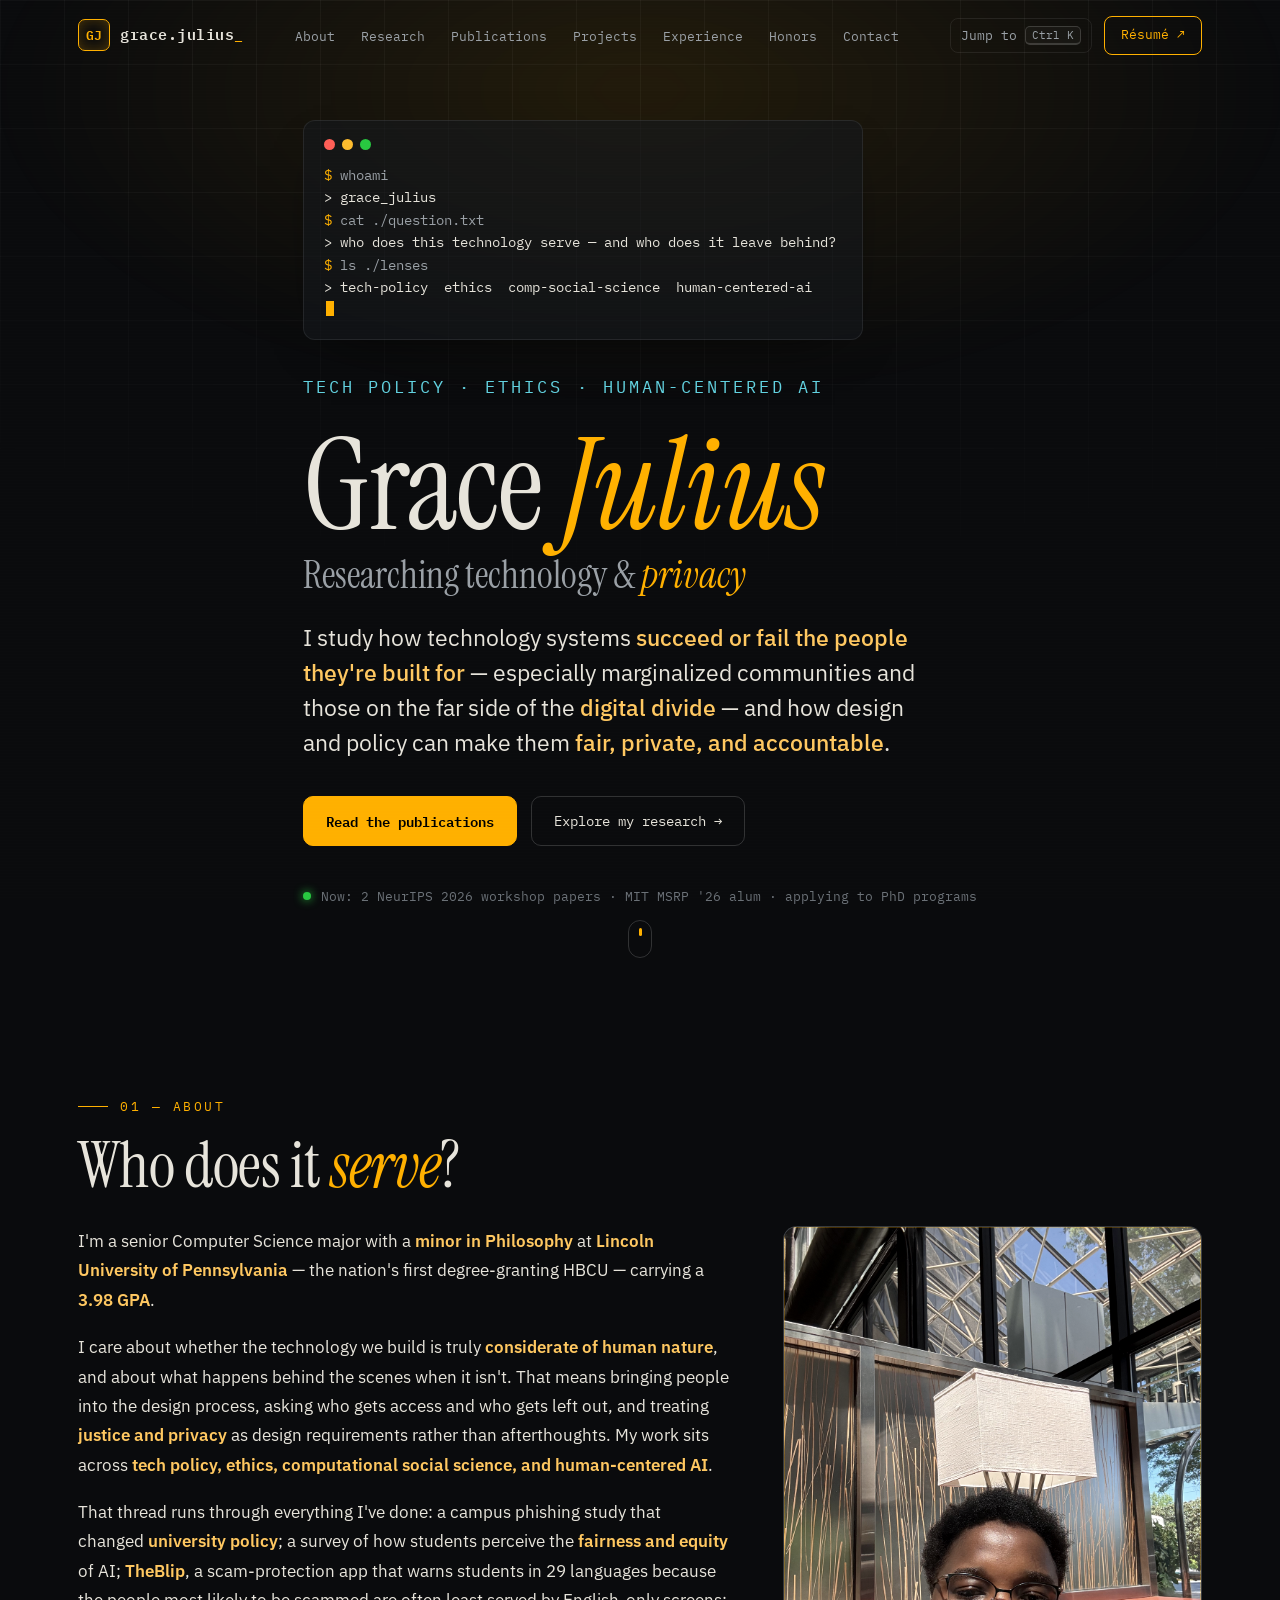
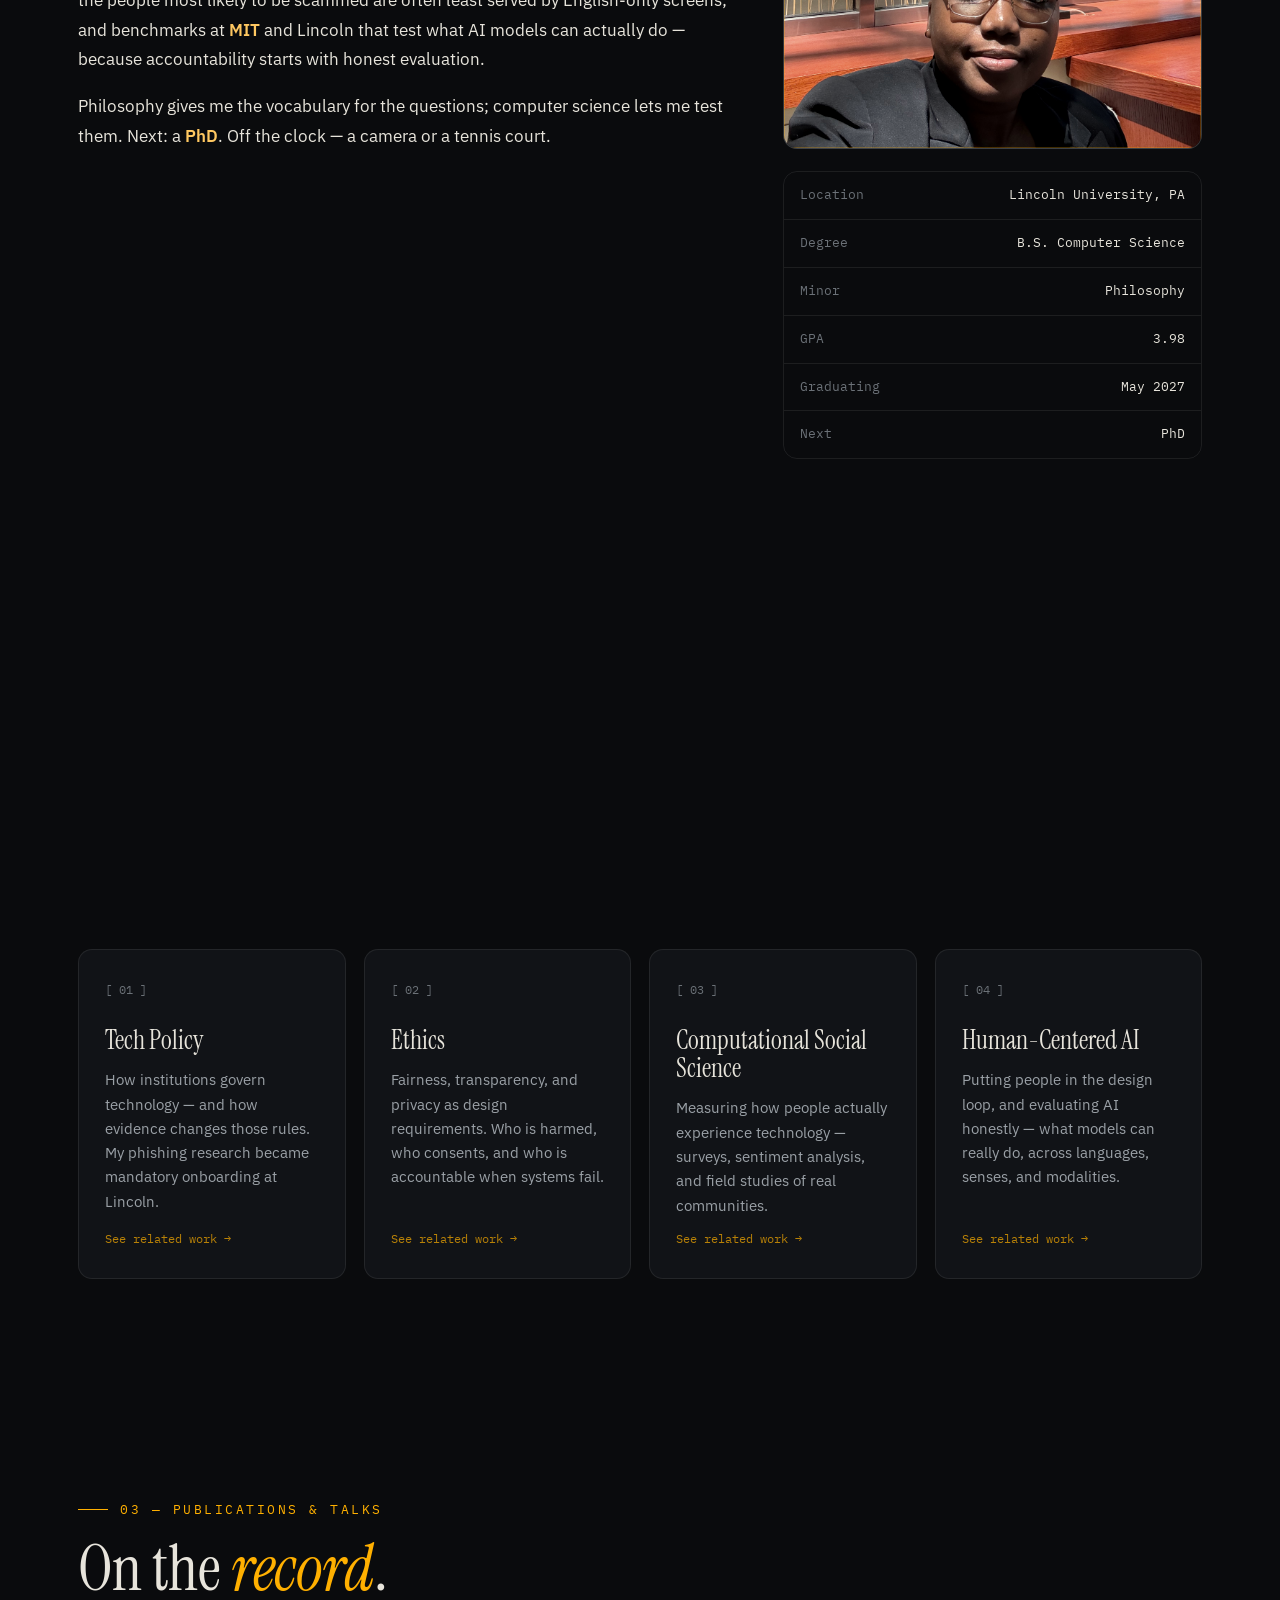
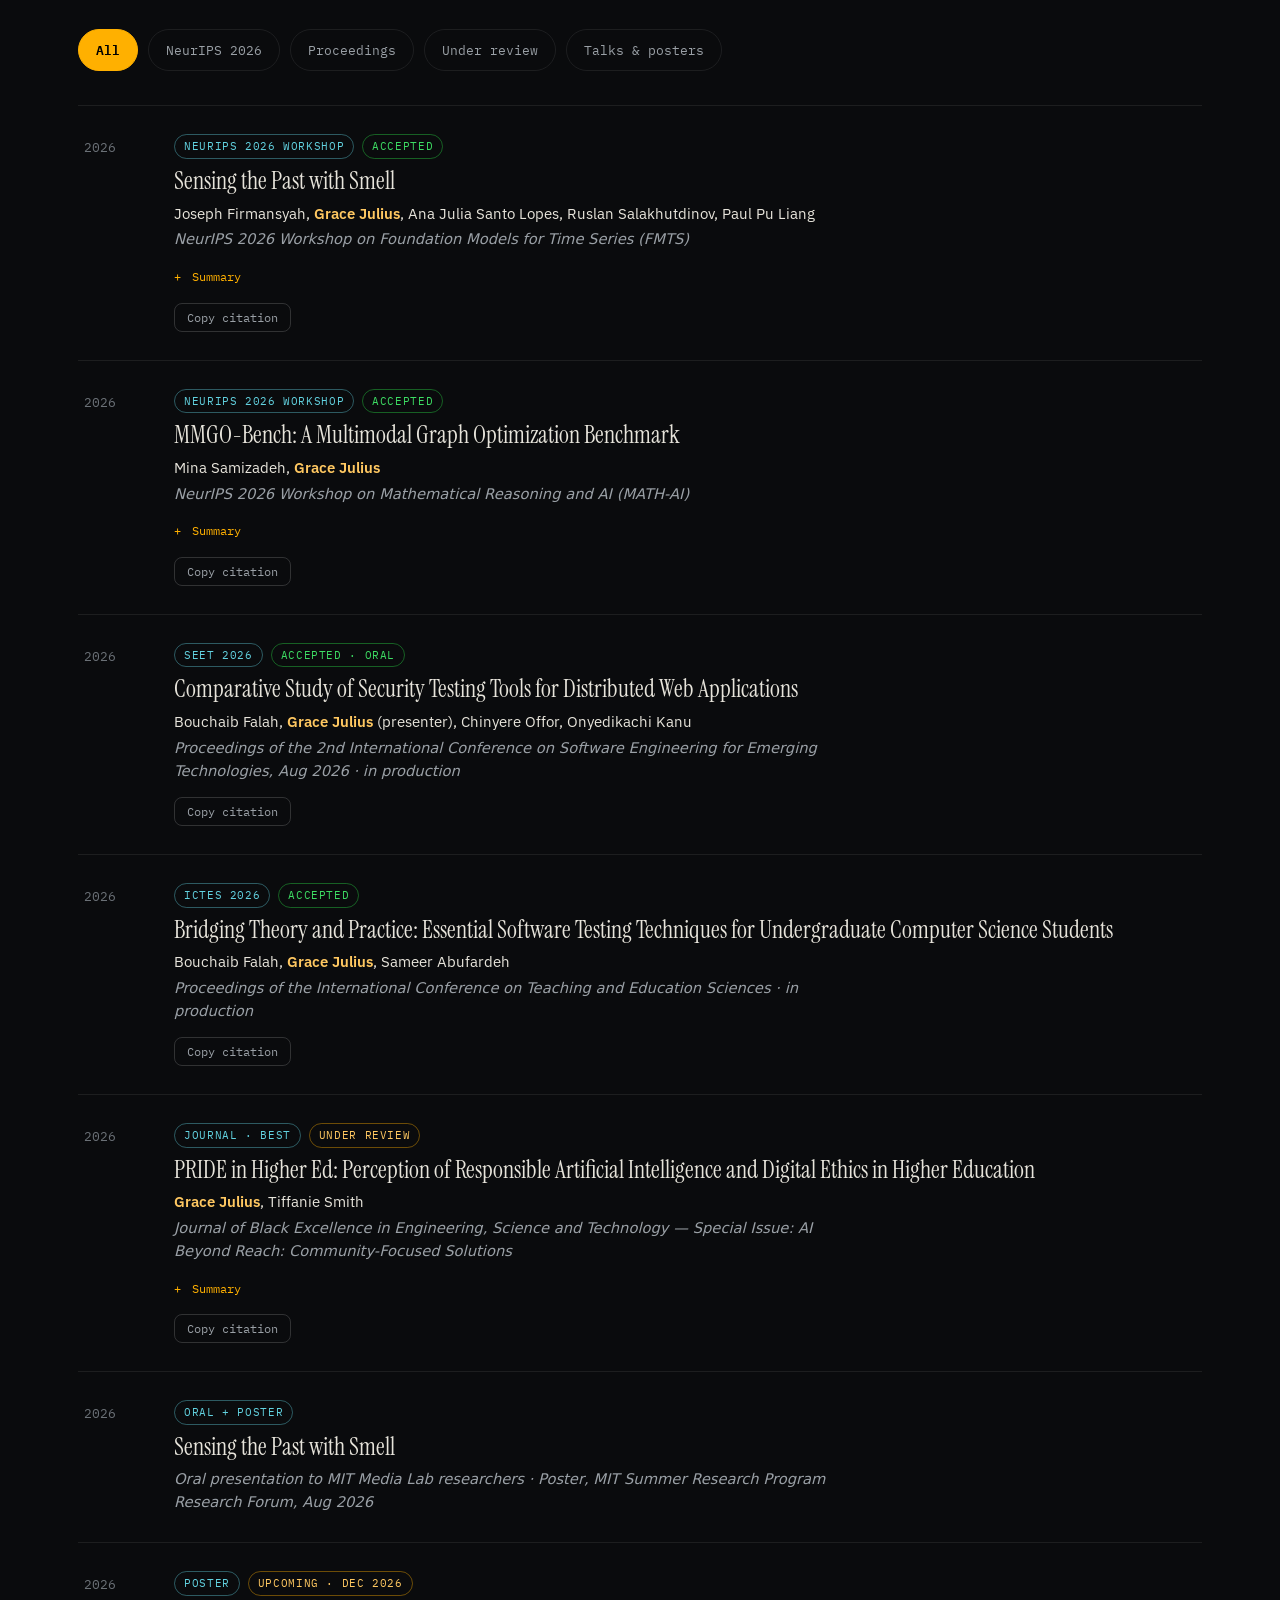
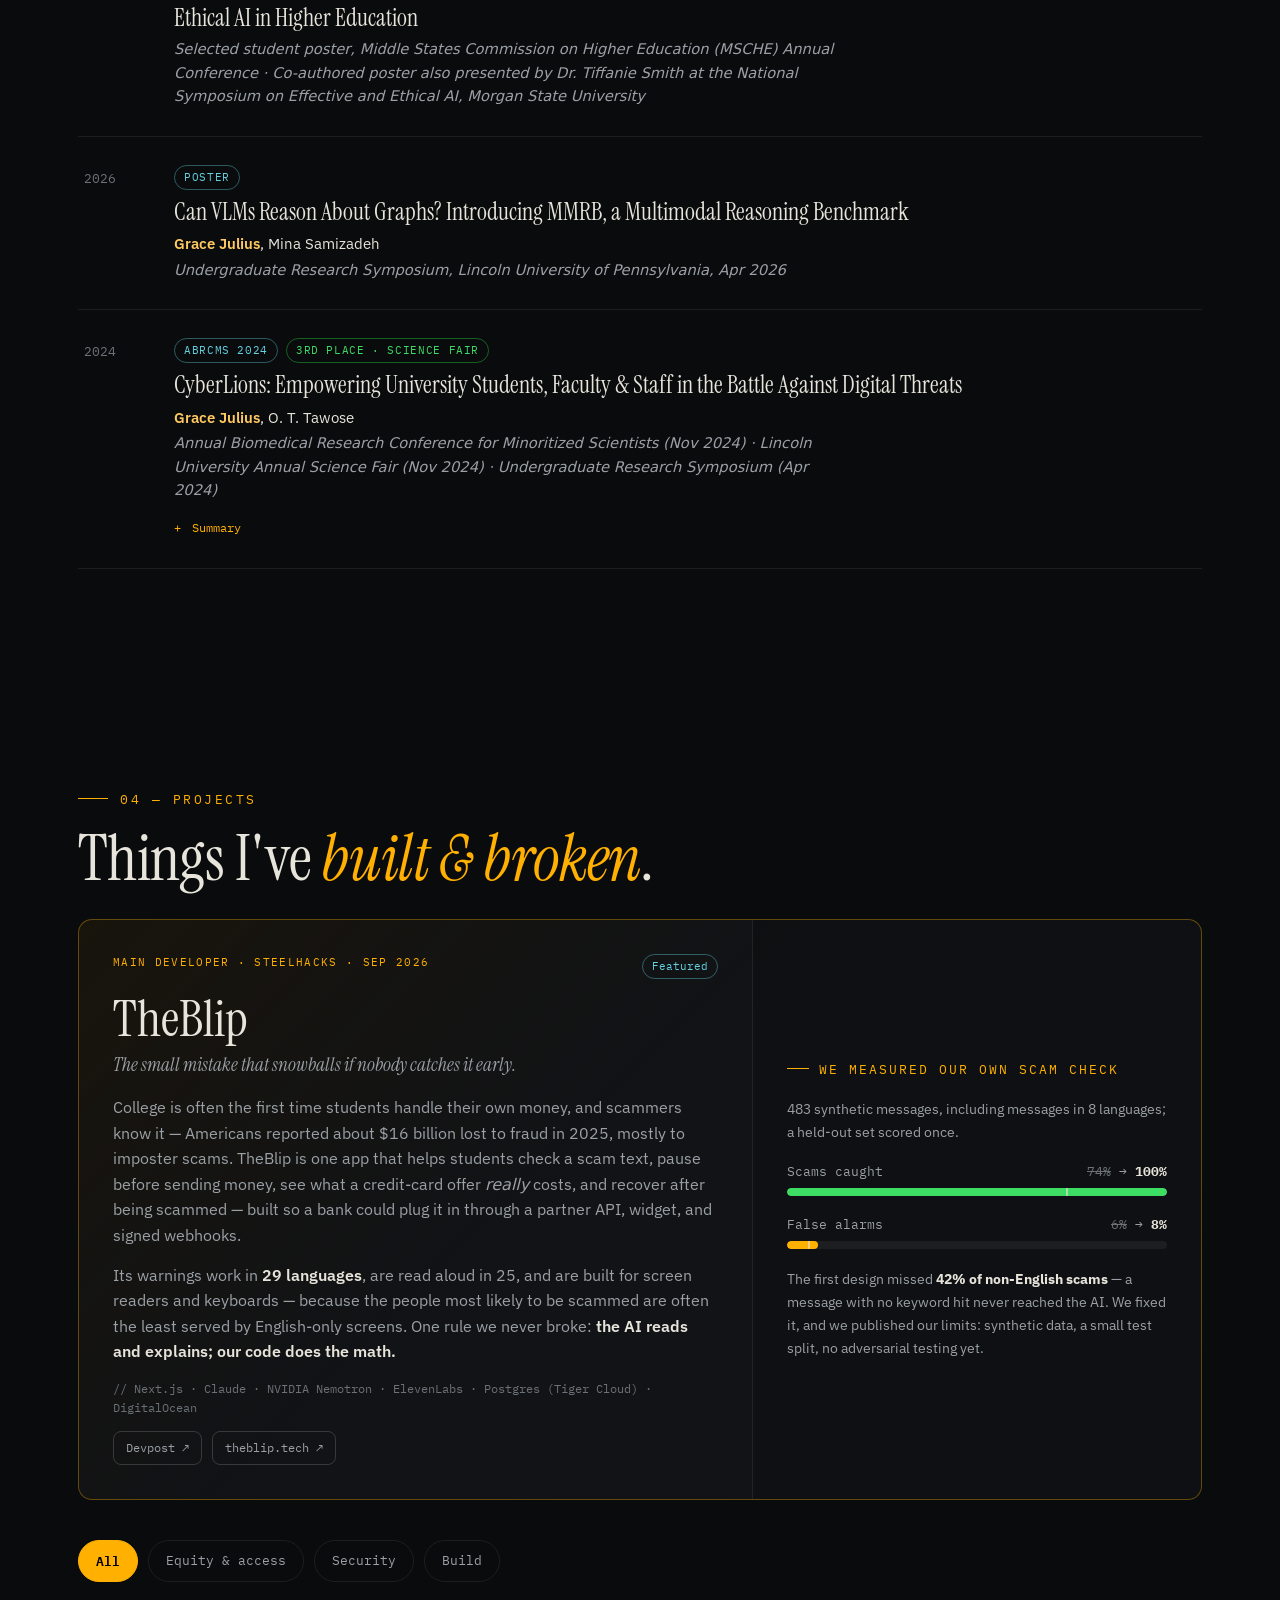
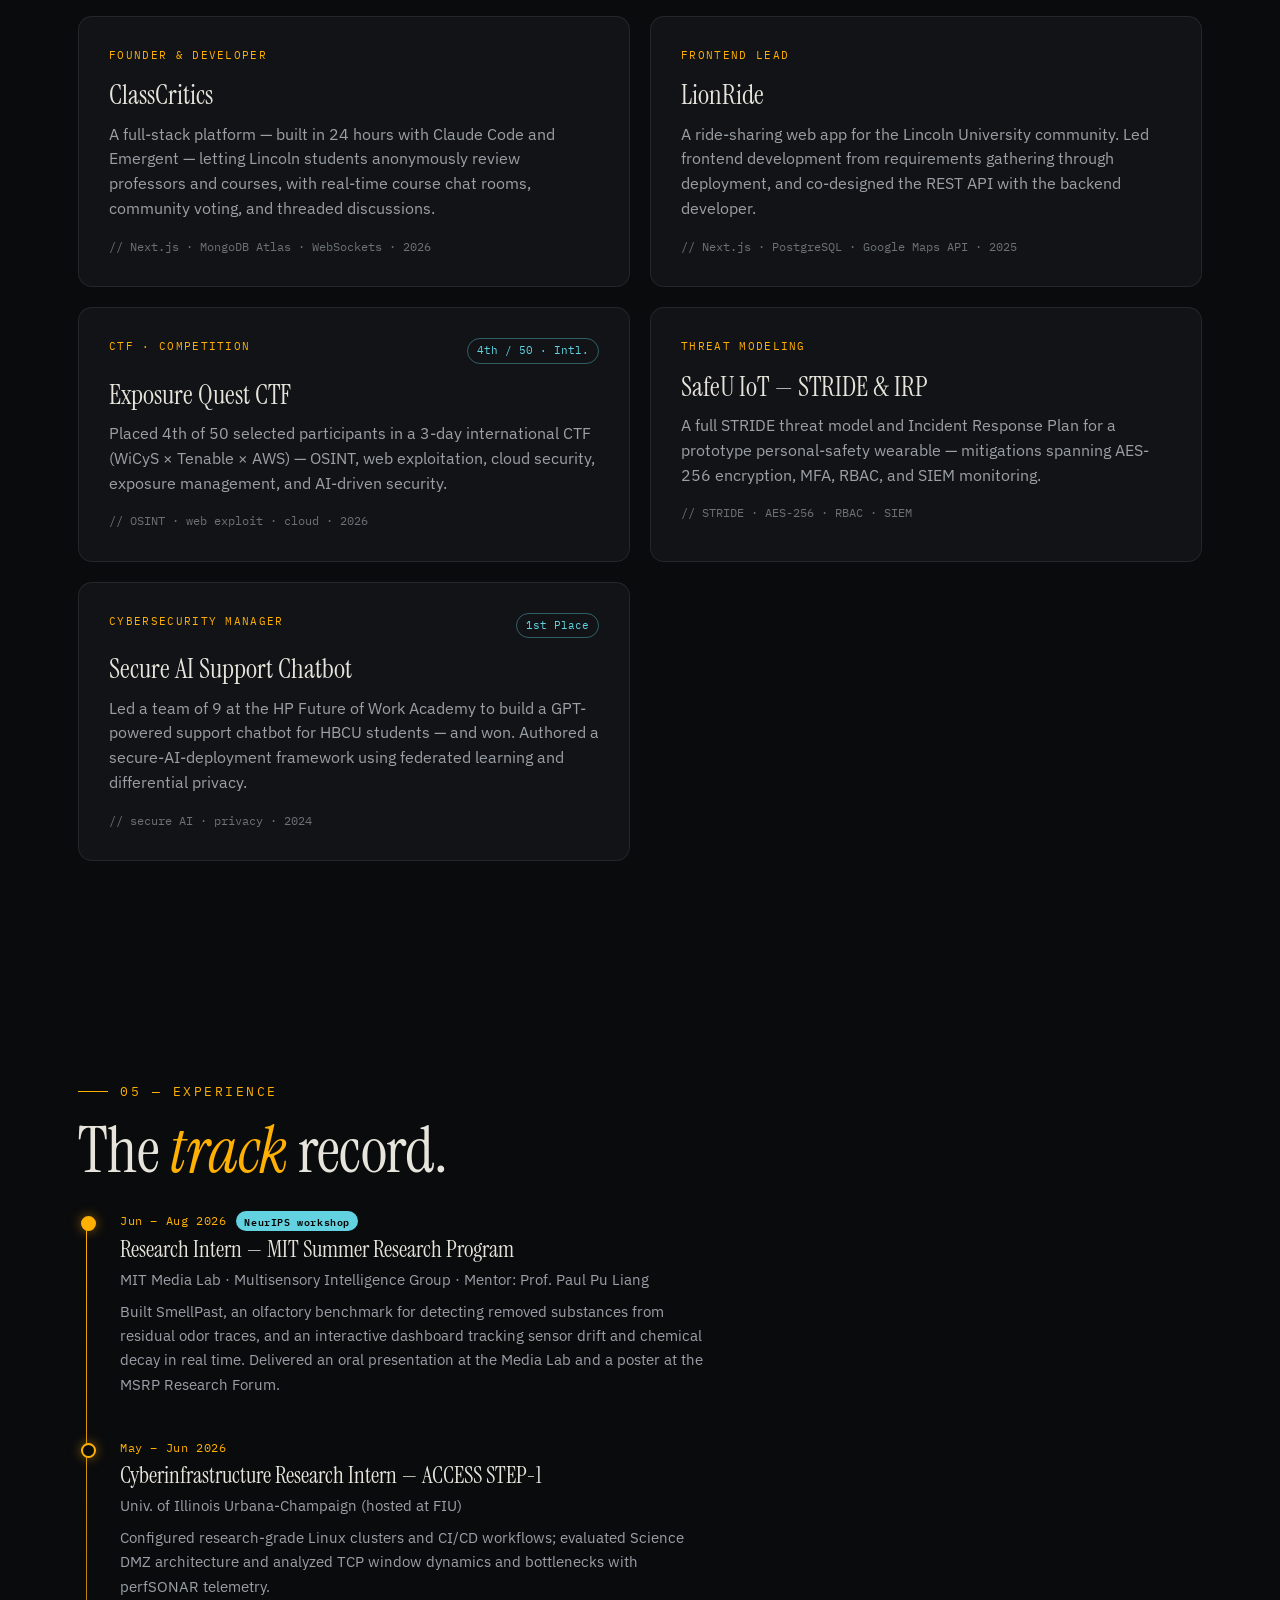
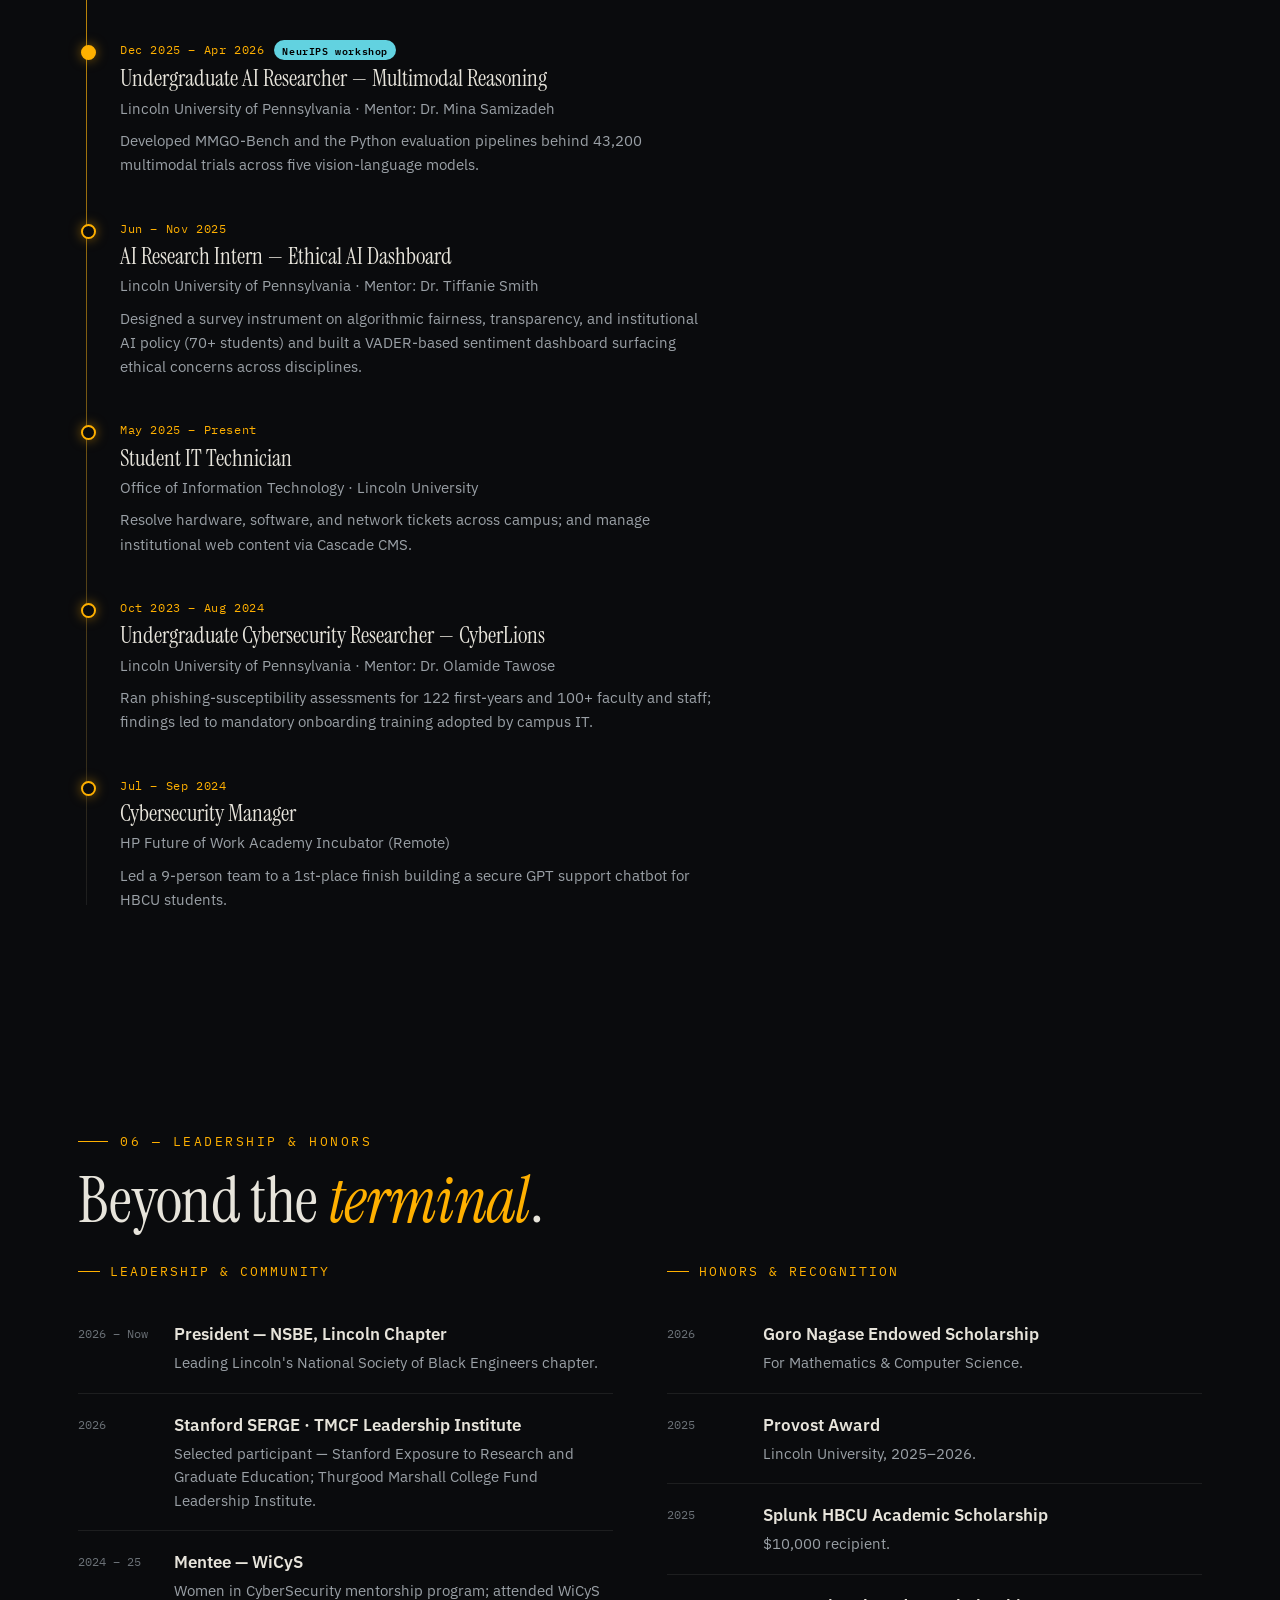
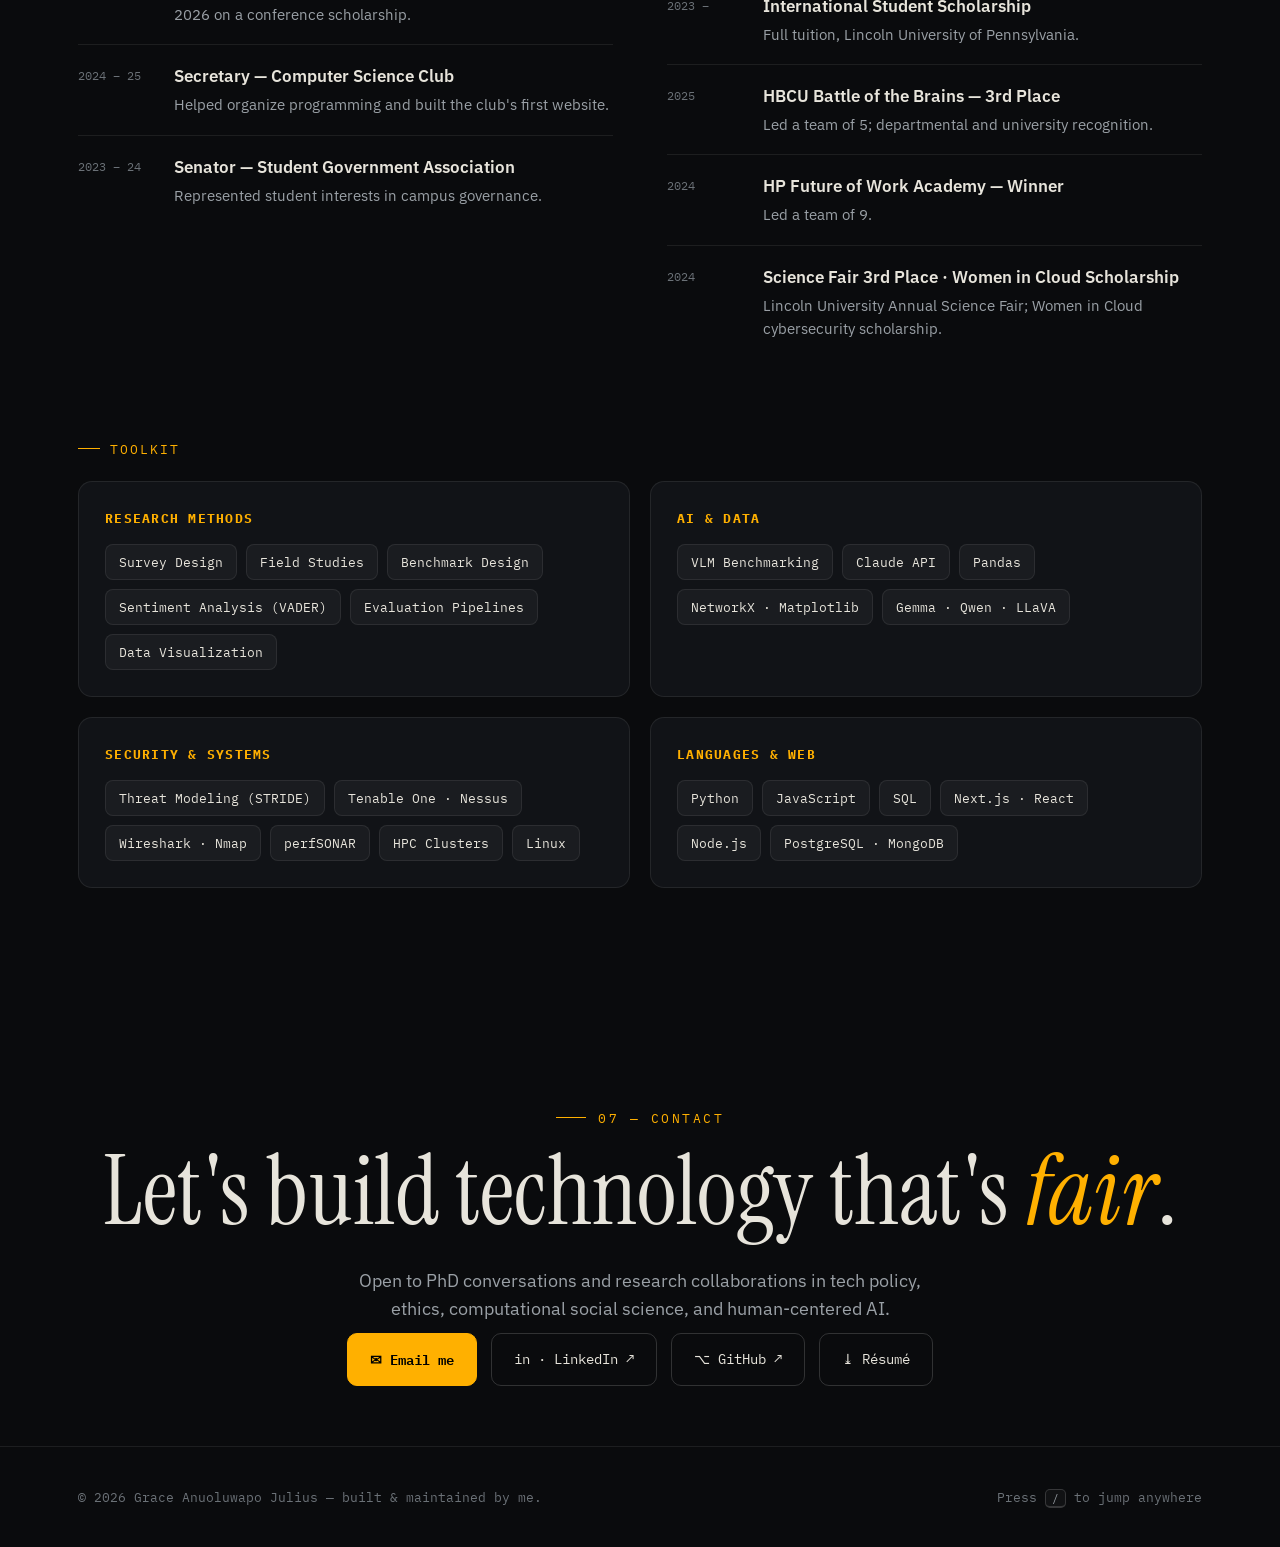
==== commit c7f5f8c0: "Update journal title, TheBlip role, and remove API-key disclosure - Use final BEST manuscript title " ====
--- a/index.html
+++ b/index.html
@@ -261,13 +261,16 @@
         <div class="pub-yr">2026</div>
         <div class="pub-body">
           <div class="pub-badges"><span class="badge-venue">Journal · BEST</span><span class="badge-status wait">Under review</span></div>
-          <h3>Student Perceptions, Ethics &amp; Equity of AI in Higher Education</h3>
+          <h3>PRIDE in Higher Ed: Perception of Responsible Artificial Intelligence and Digital Ethics in Higher Education</h3>
           <p class="authors"><b>Grace Julius</b>, Tiffanie Smith</p>
           <p class="venue">Journal of Black Excellence in Engineering, Science and Technology — Special Issue: AI Beyond Reach: Community-Focused Solutions</p>
           <details>
             <summary>Summary</summary>
             <p>A survey of 70+ undergraduates on algorithmic fairness, transparency, and institutional AI policy, paired with a dashboard that uses VADER sentiment analysis to surface the ethical concerns students raise across disciplines.</p>
           </details>
+          <div class="pub-actions">
+            <button class="mini-btn" data-cite="G. Julius and T. Smith. PRIDE in Higher Ed: Perception of Responsible Artificial Intelligence and Digital Ethics in Higher Education. Under review, Journal of Black Excellence in Engineering, Science and Technology (BEST), Special Issue on AI Beyond Reach: Community-Focused Solutions.">Copy citation</button>
+          </div>
         </div>
       </li>
 
@@ -326,7 +329,7 @@
     <!-- Featured: TheBlip -->
     <article class="feature" data-reveal>
       <div class="feature-main">
-        <div class="top"><span class="kind">SteelHacks · Hackathon build</span><span class="award">Featured</span></div>
+        <div class="top"><span class="kind">Main Developer · SteelHacks · Sep 2026</span><span class="award">Featured</span></div>
         <h3>TheBlip</h3>
         <p class="feature-tag">The small mistake that snowballs if nobody catches it early.</p>
         <p>College is often the first time students handle their own money, and scammers know it — Americans reported about $16 billion lost to fraud in 2025, mostly to imposter scams. TheBlip is one app that helps students check a scam text, pause before sending money, see what a credit-card offer <i>really</i> costs, and recover after being scammed — built so a bank could plug it in through a partner API, widget, and signed webhooks.</p>
@@ -381,13 +384,6 @@
         <div class="meta">// OSINT · web exploit · cloud · 2026</div>
       </article>
 
-      <article class="card" data-cat="security" data-reveal>
-        <div class="top"><span class="kind">Responsible Disclosure</span></div>
-        <h3>The exposed API key</h3>
-        <p>Found a live API key leaking through browser dev tools on a university system, then drove it through a full responsible-disclosure process with my faculty mentor. Looking where others don't — and reporting what I find.</p>
-        <div class="meta">// real-world find · ethics-first</div>
-      </article>
-
       <article class="card" data-cat="security equity" data-reveal>
         <div class="top"><span class="kind">Threat Modeling</span></div>
         <h3>SafeU IoT — STRIDE &amp; IRP</h3>
@@ -445,7 +441,7 @@
         <div class="when">May 2025 – Present</div>
         <h3>Student IT Technician</h3>
         <div class="org">Office of Information Technology · Lincoln University</div>
-        <p>Resolve hardware, software, and network tickets across campus; manage institutional web content via Cascade CMS; responsibly disclosed an exposed API key.</p>
+        <p>Resolve hardware, software, and network tickets across campus; and manage institutional web content via Cascade CMS.</p>
       </div>
 
       <div class="tl" data-reveal>
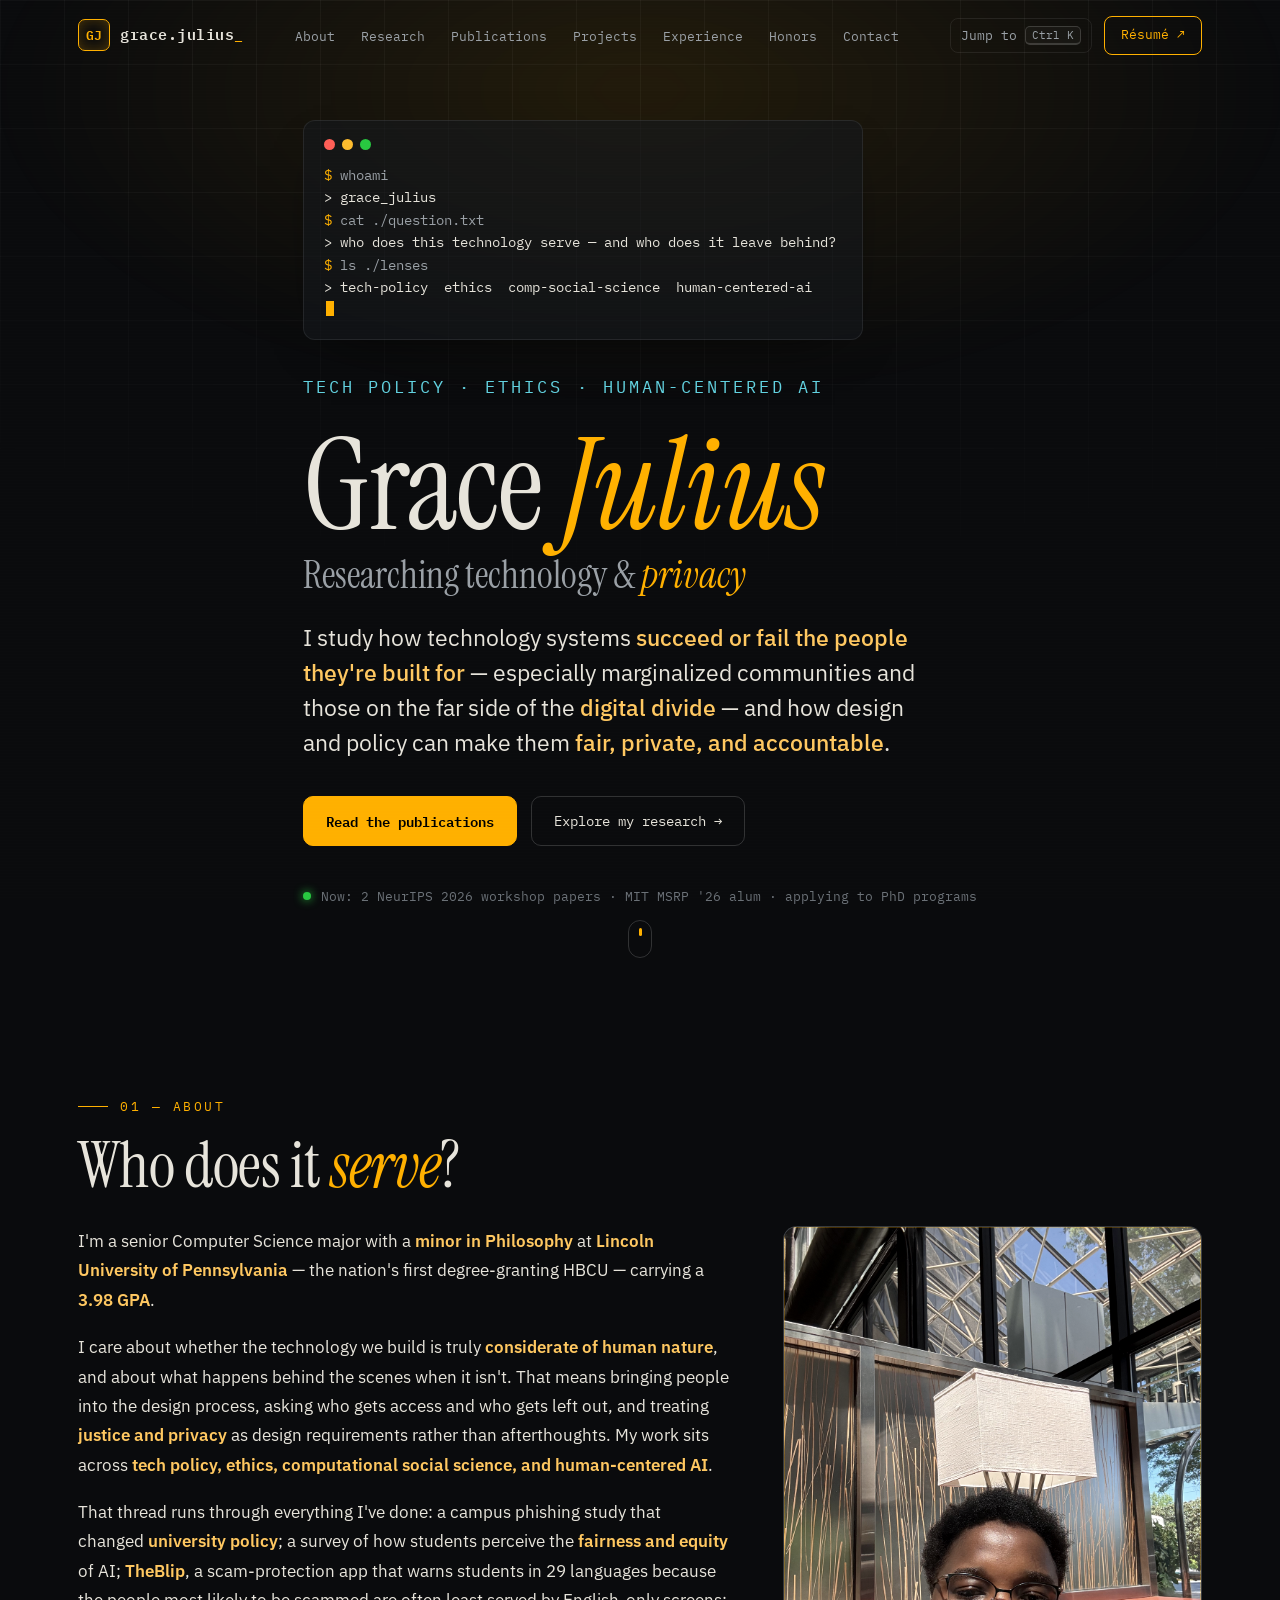
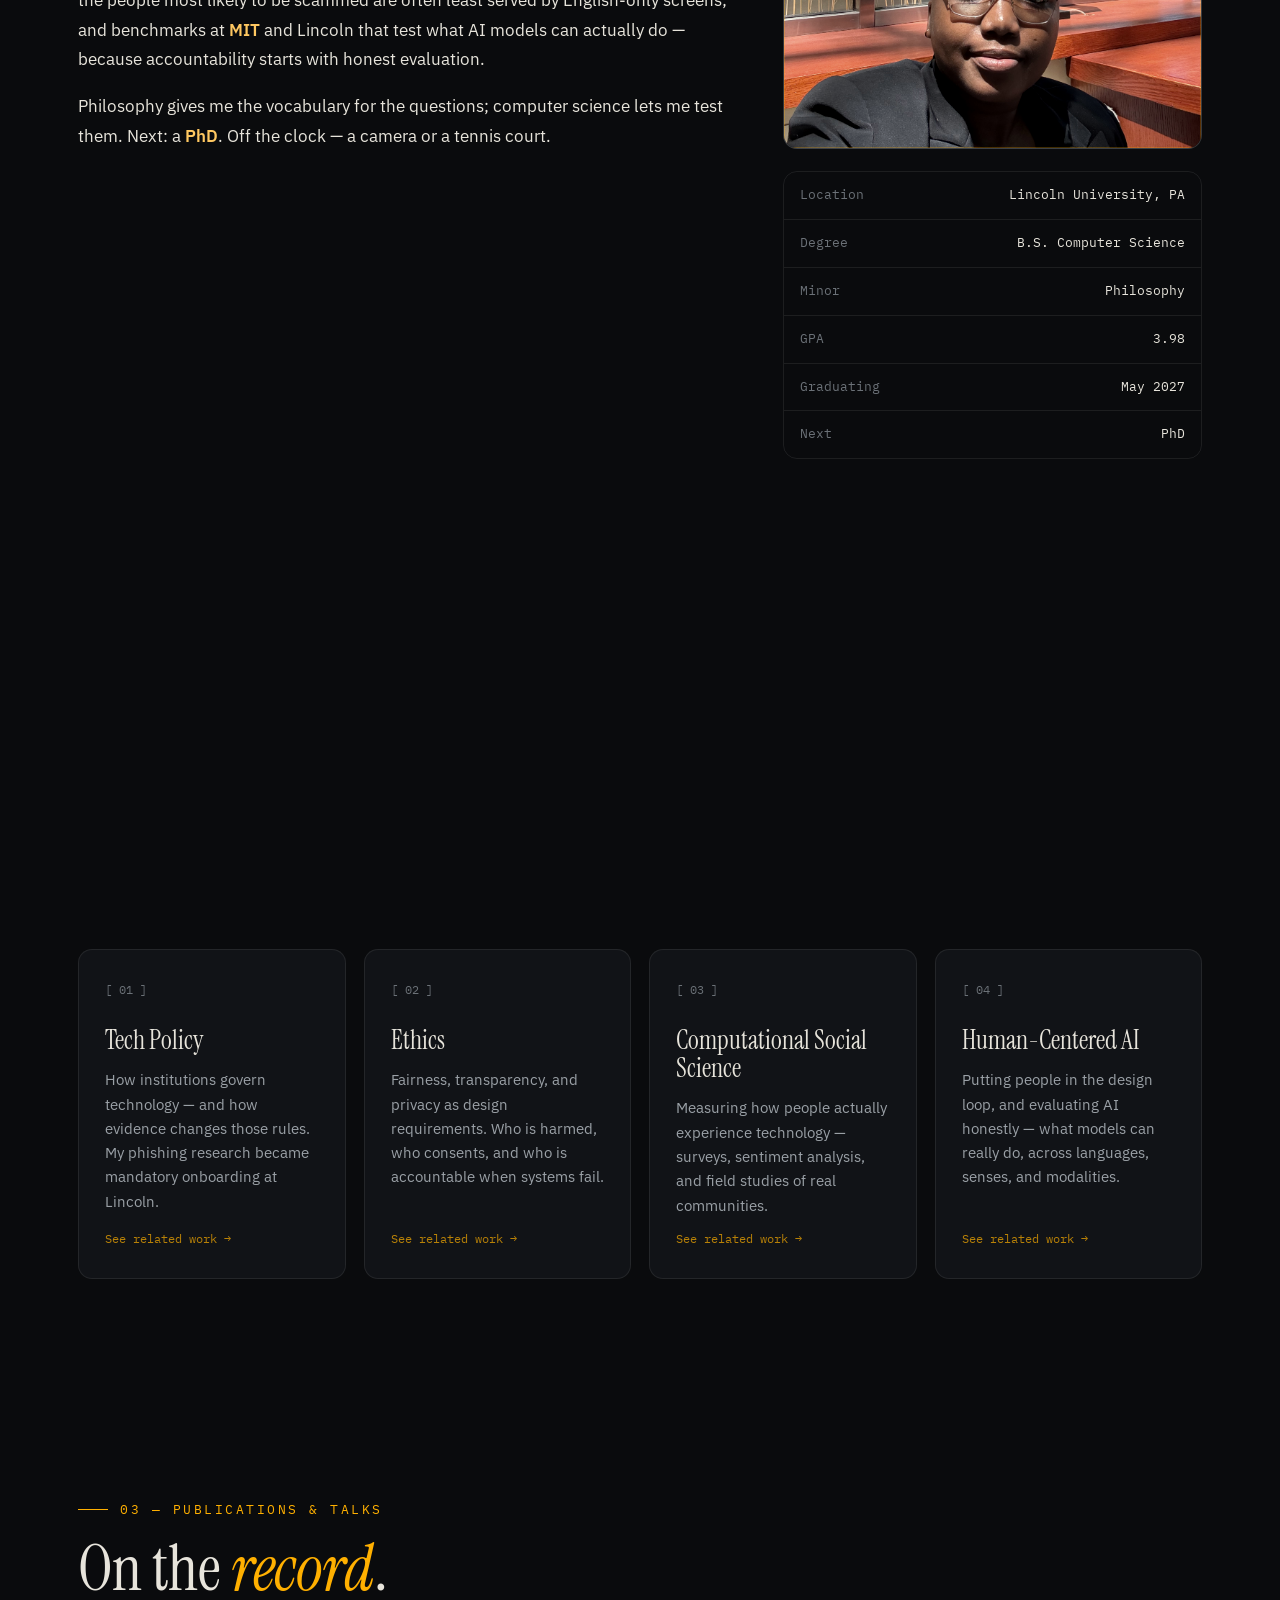
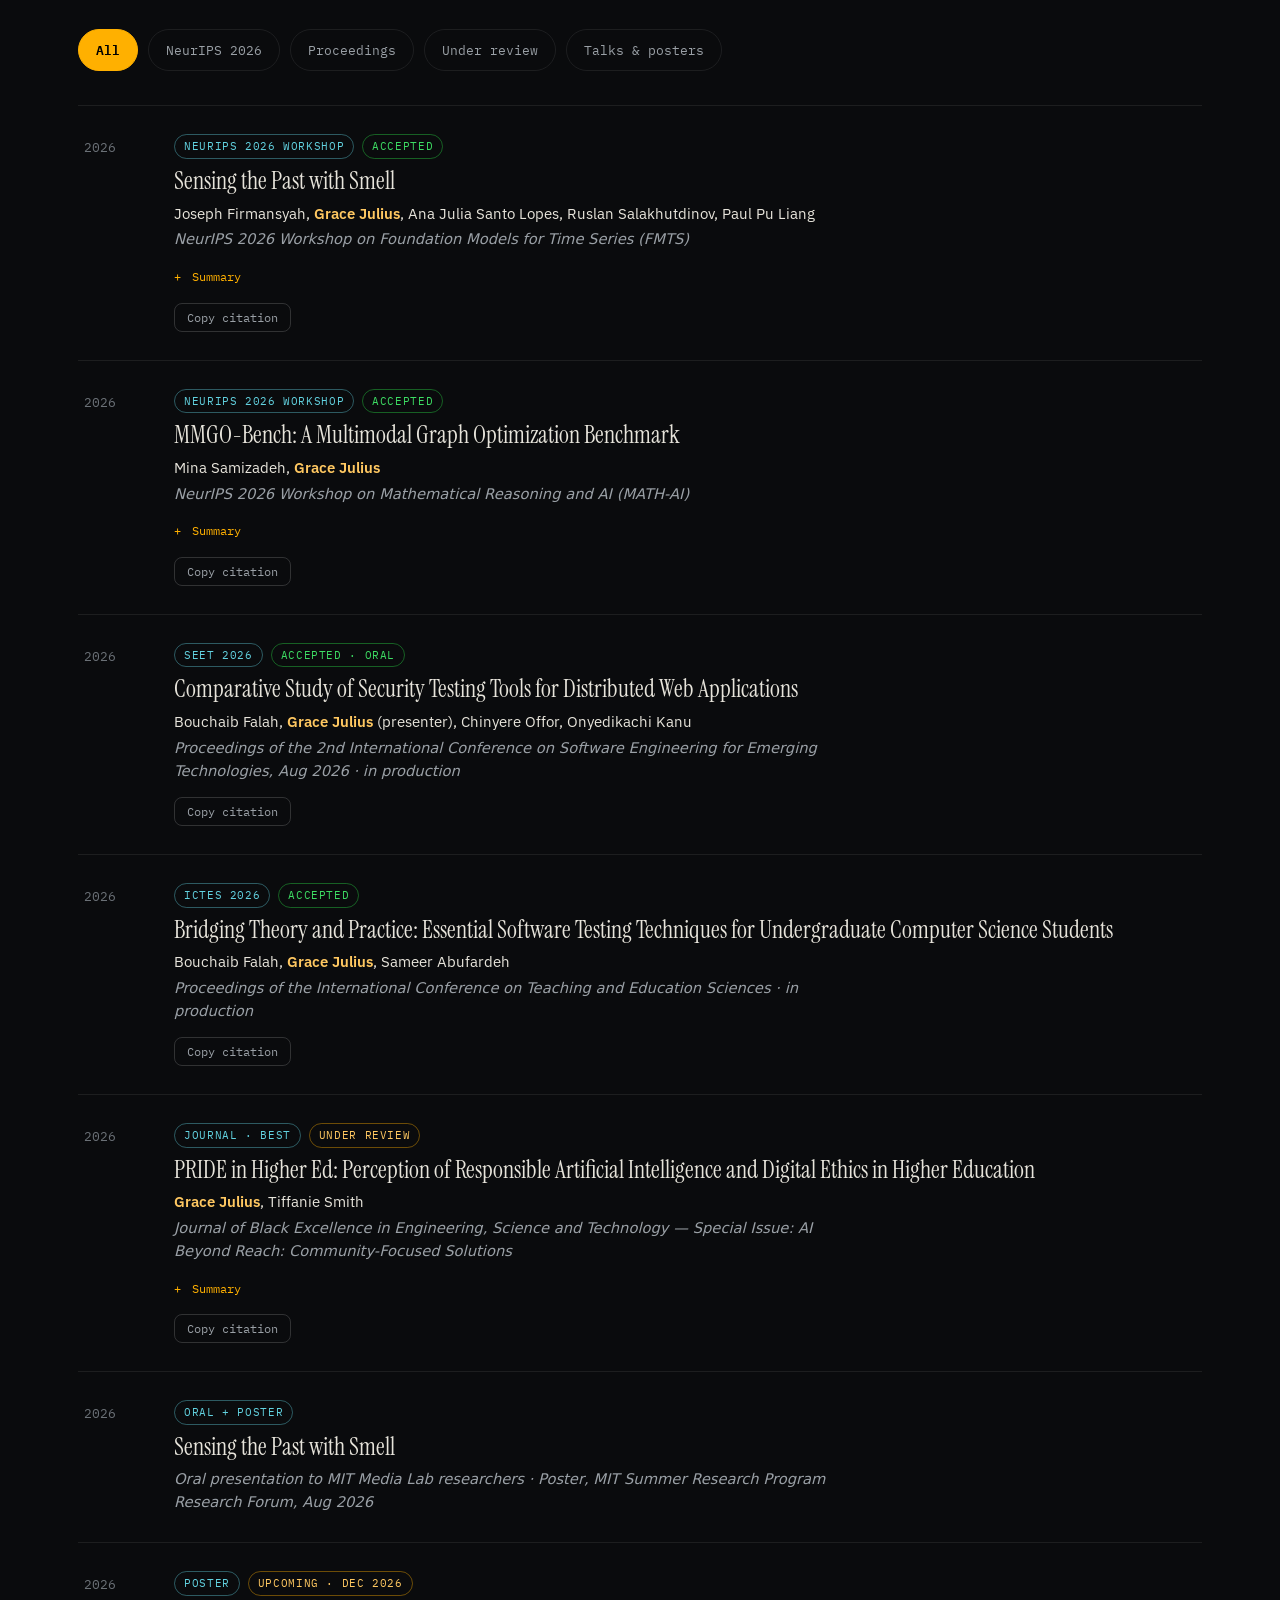
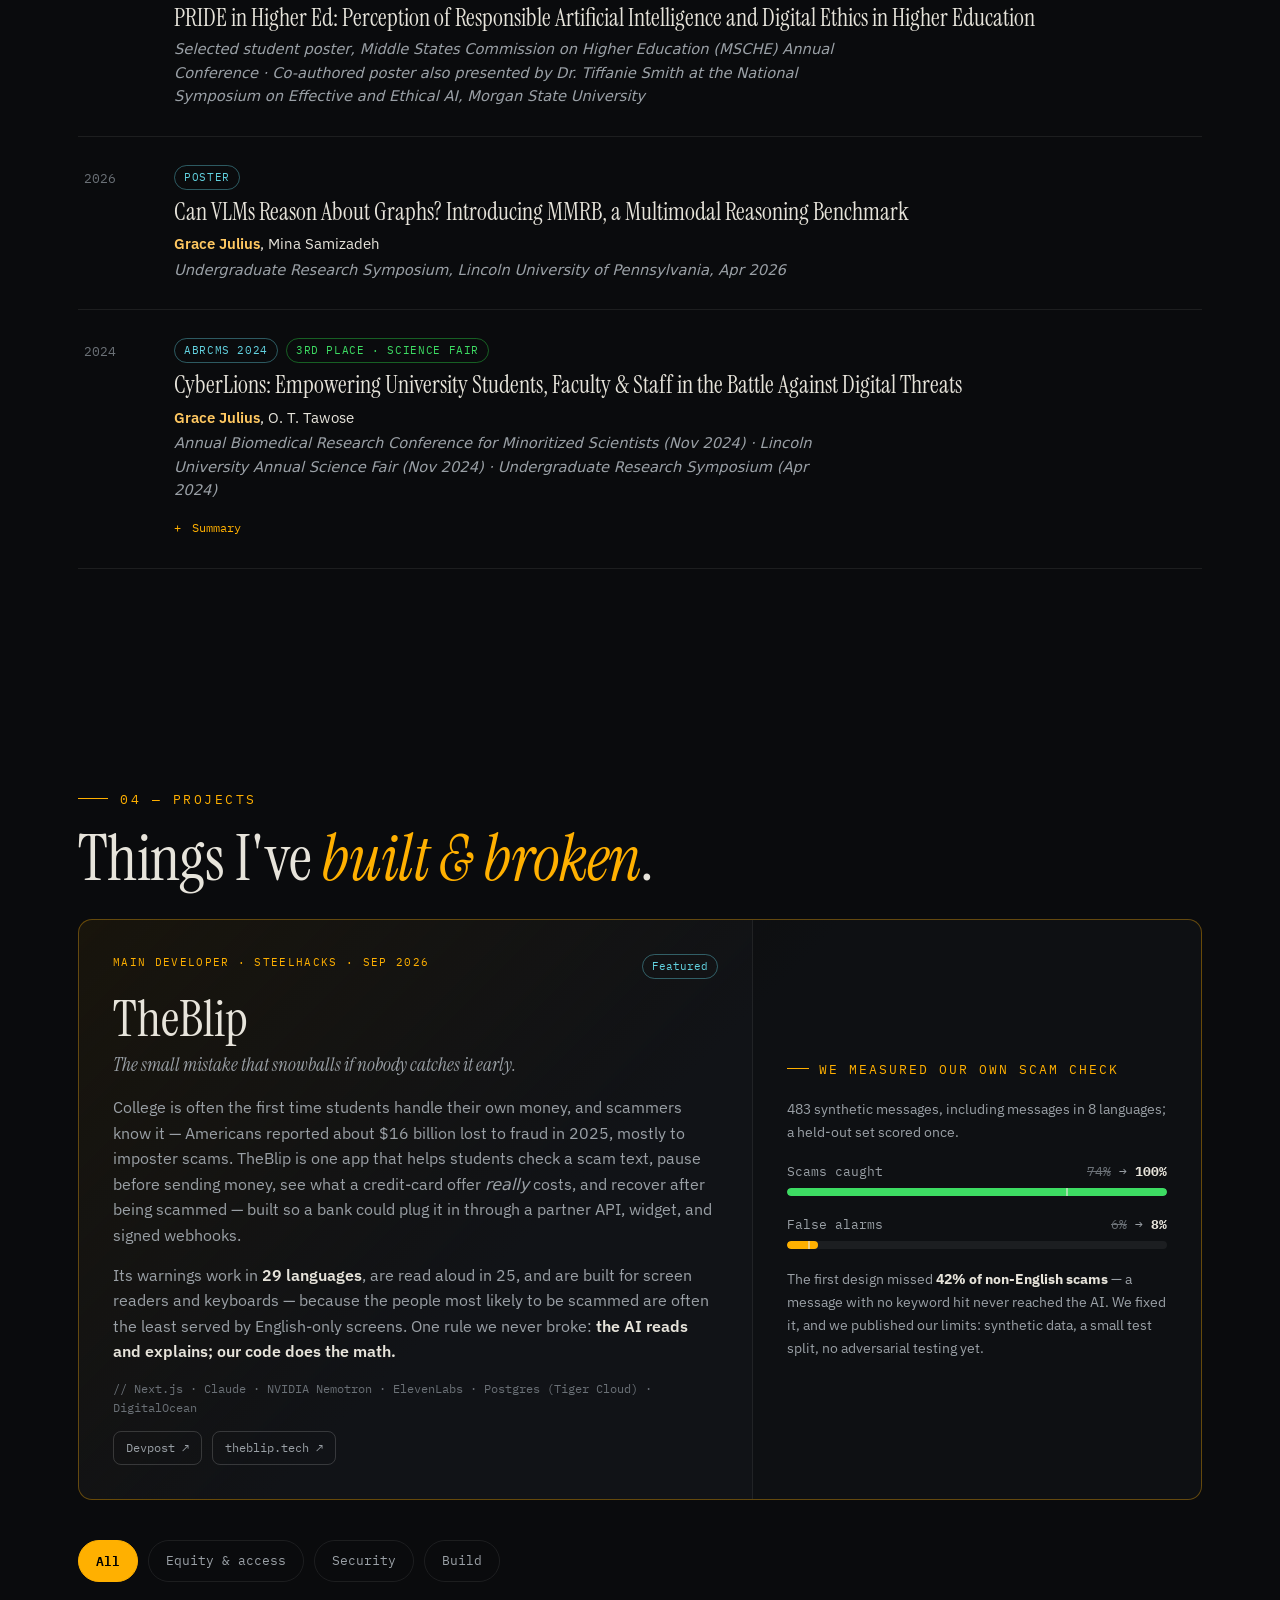
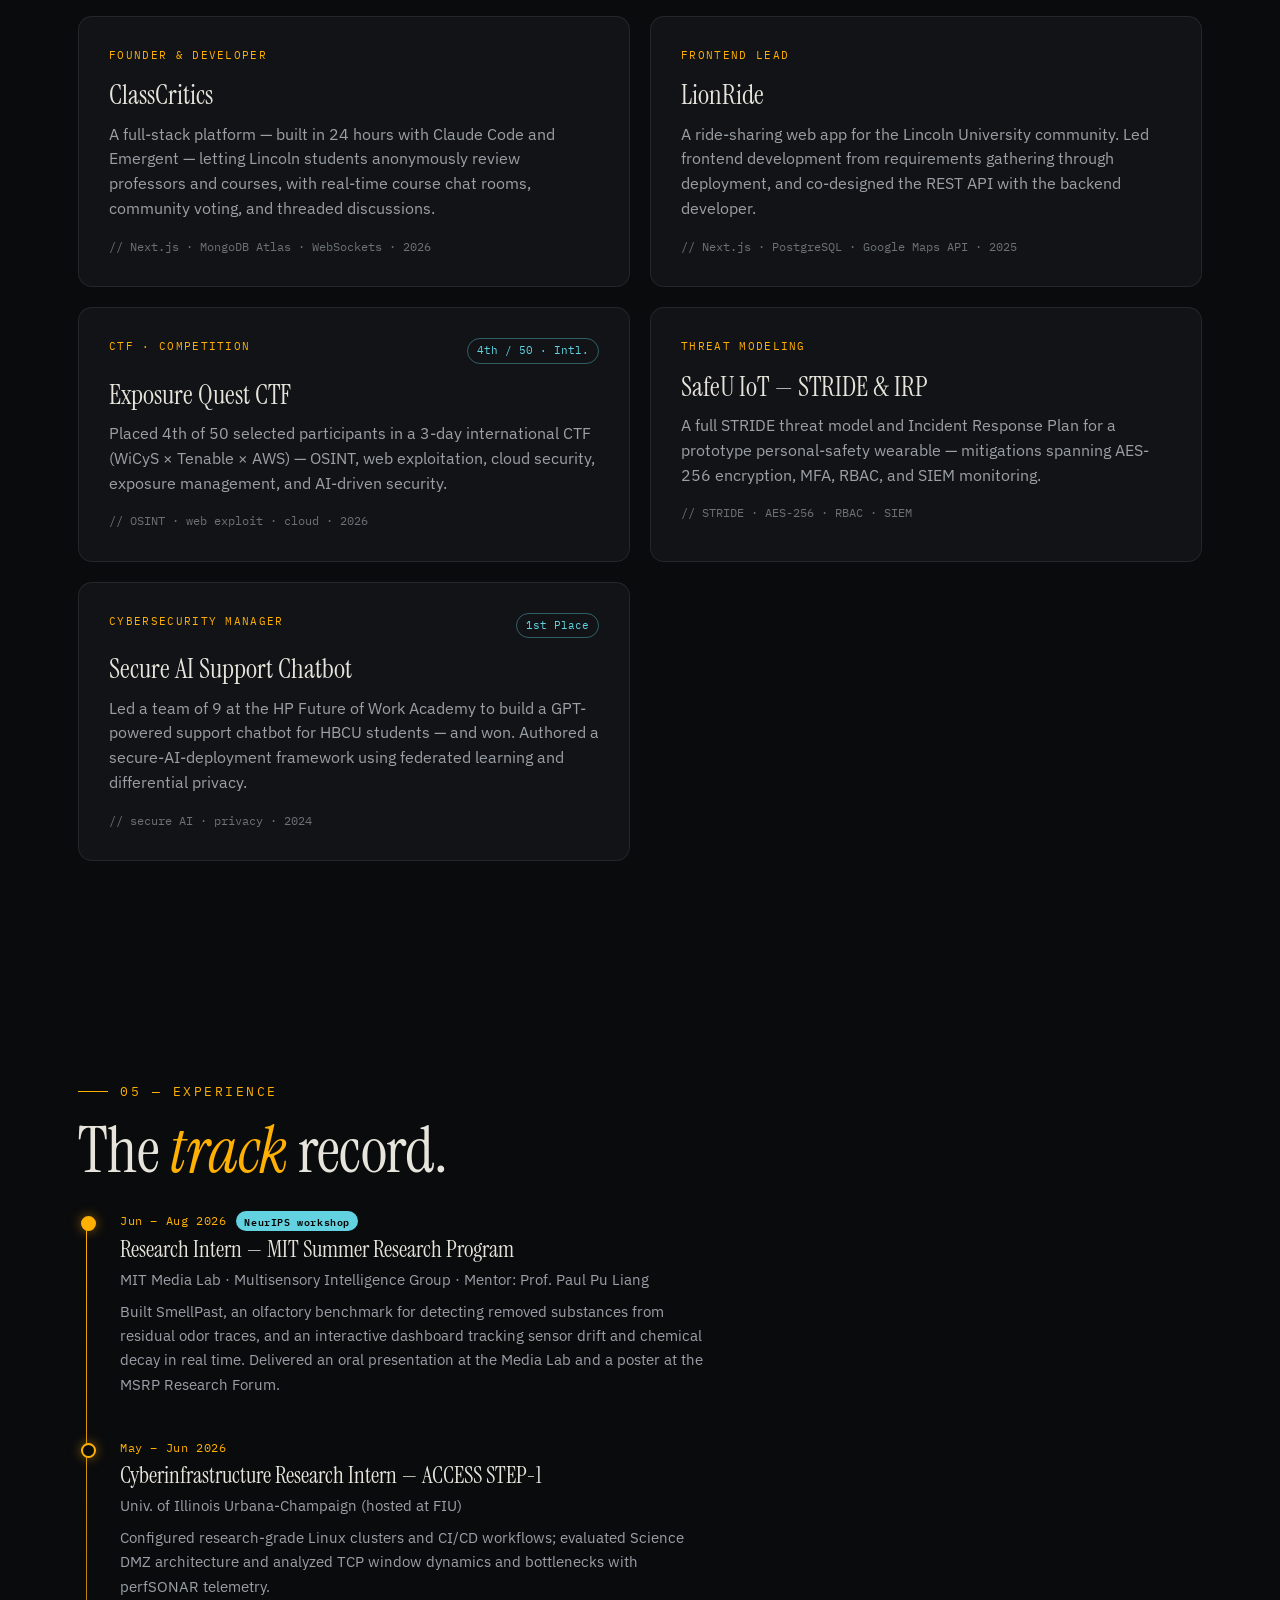
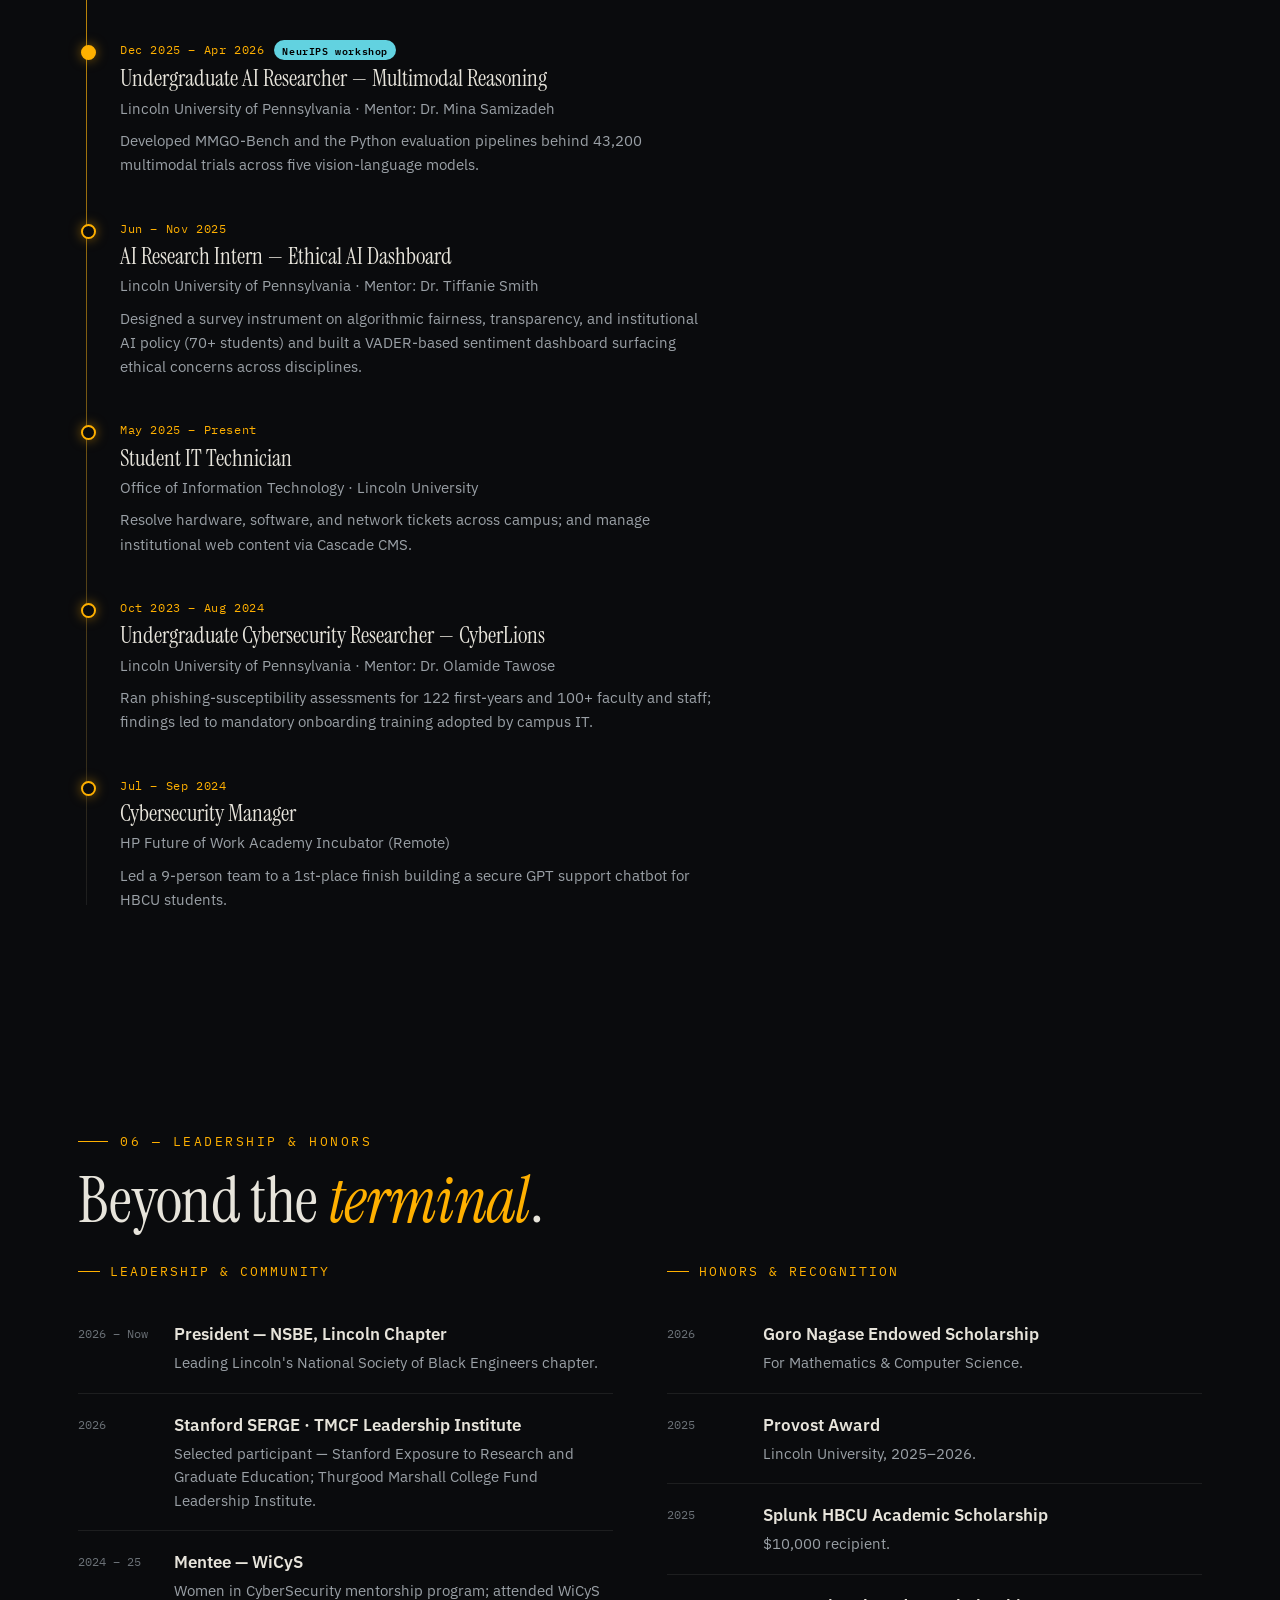
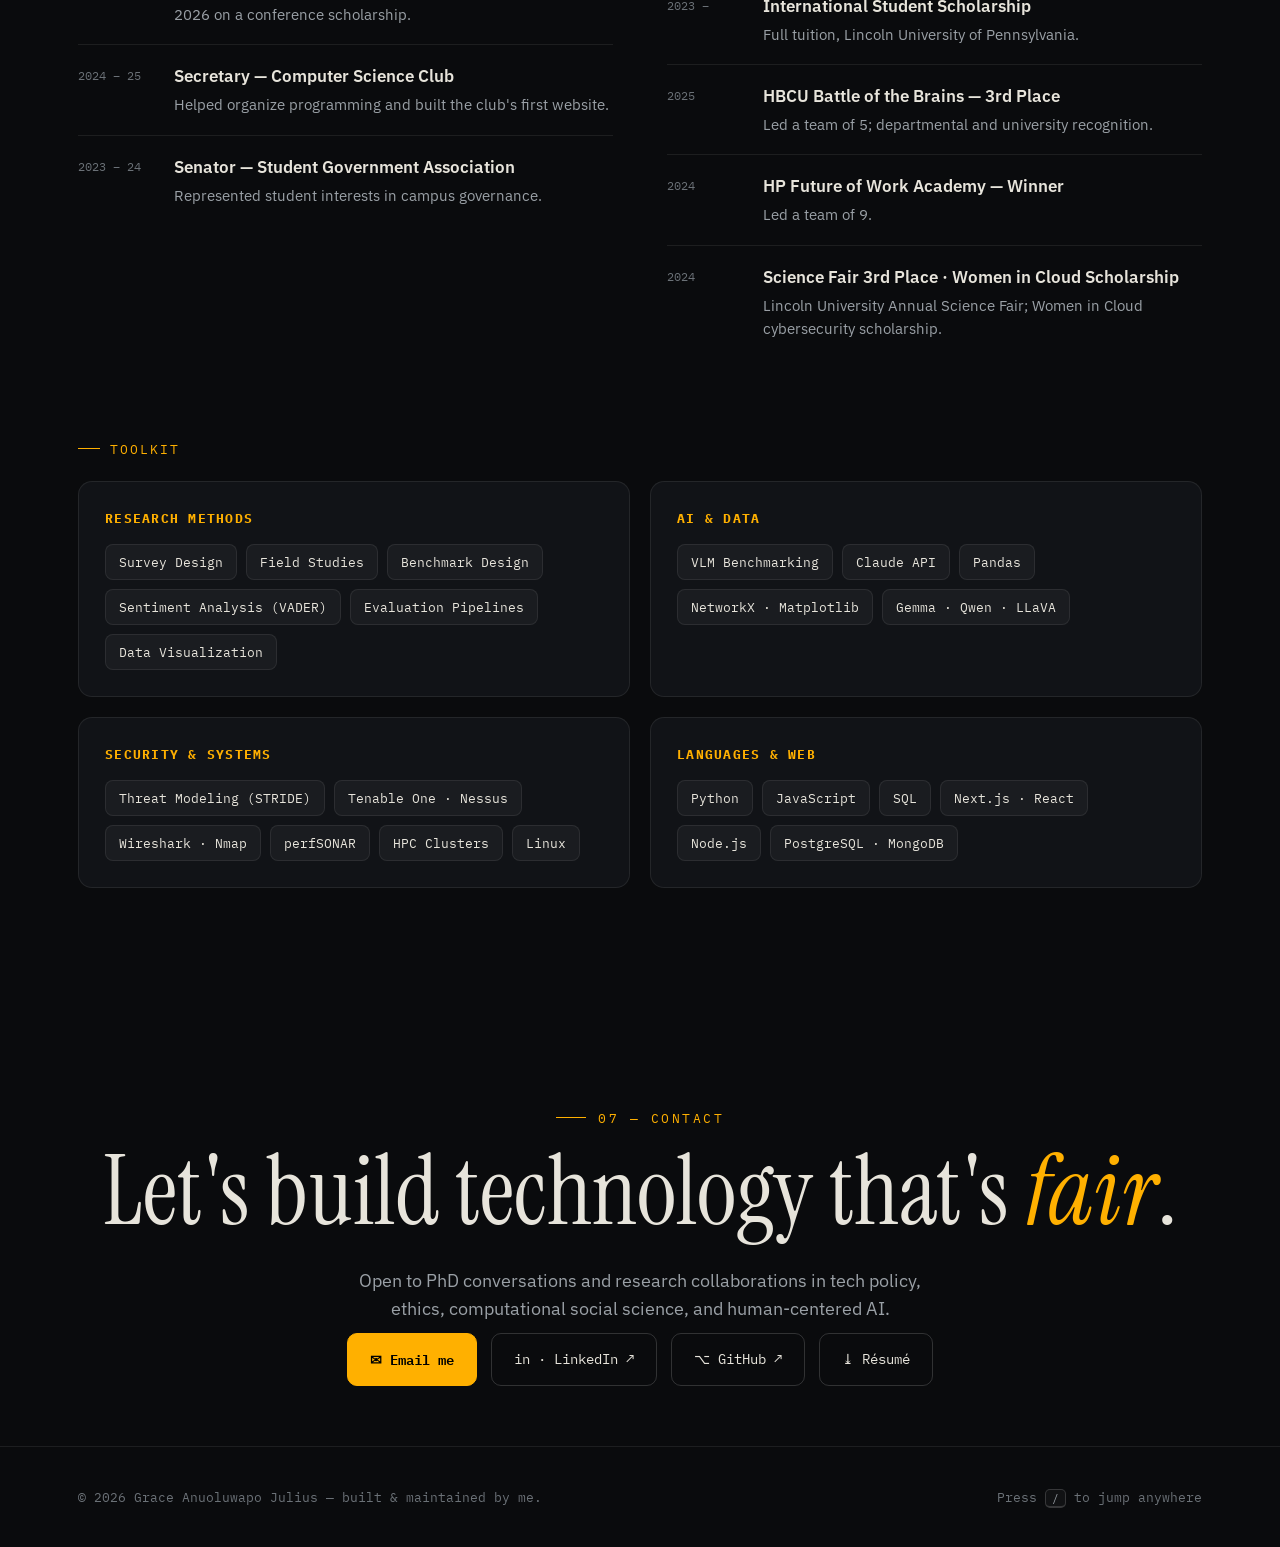
==== commit 23a9ae8f: "Use PRIDE title for the MSCHE poster entry" ====
--- a/index.html
+++ b/index.html
@@ -287,7 +287,7 @@
         <div class="pub-yr">2026</div>
         <div class="pub-body">
           <div class="pub-badges"><span class="badge-venue">Poster</span><span class="badge-status wait">Upcoming · Dec 2026</span></div>
-          <h3>Ethical AI in Higher Education</h3>
+          <h3>PRIDE in Higher Ed: Perception of Responsible Artificial Intelligence and Digital Ethics in Higher Education</h3>
           <p class="venue">Selected student poster, Middle States Commission on Higher Education (MSCHE) Annual Conference · Co-authored poster also presented by Dr. Tiffanie Smith at the National Symposium on Effective and Ethical AI, Morgan State University</p>
         </div>
       </li>
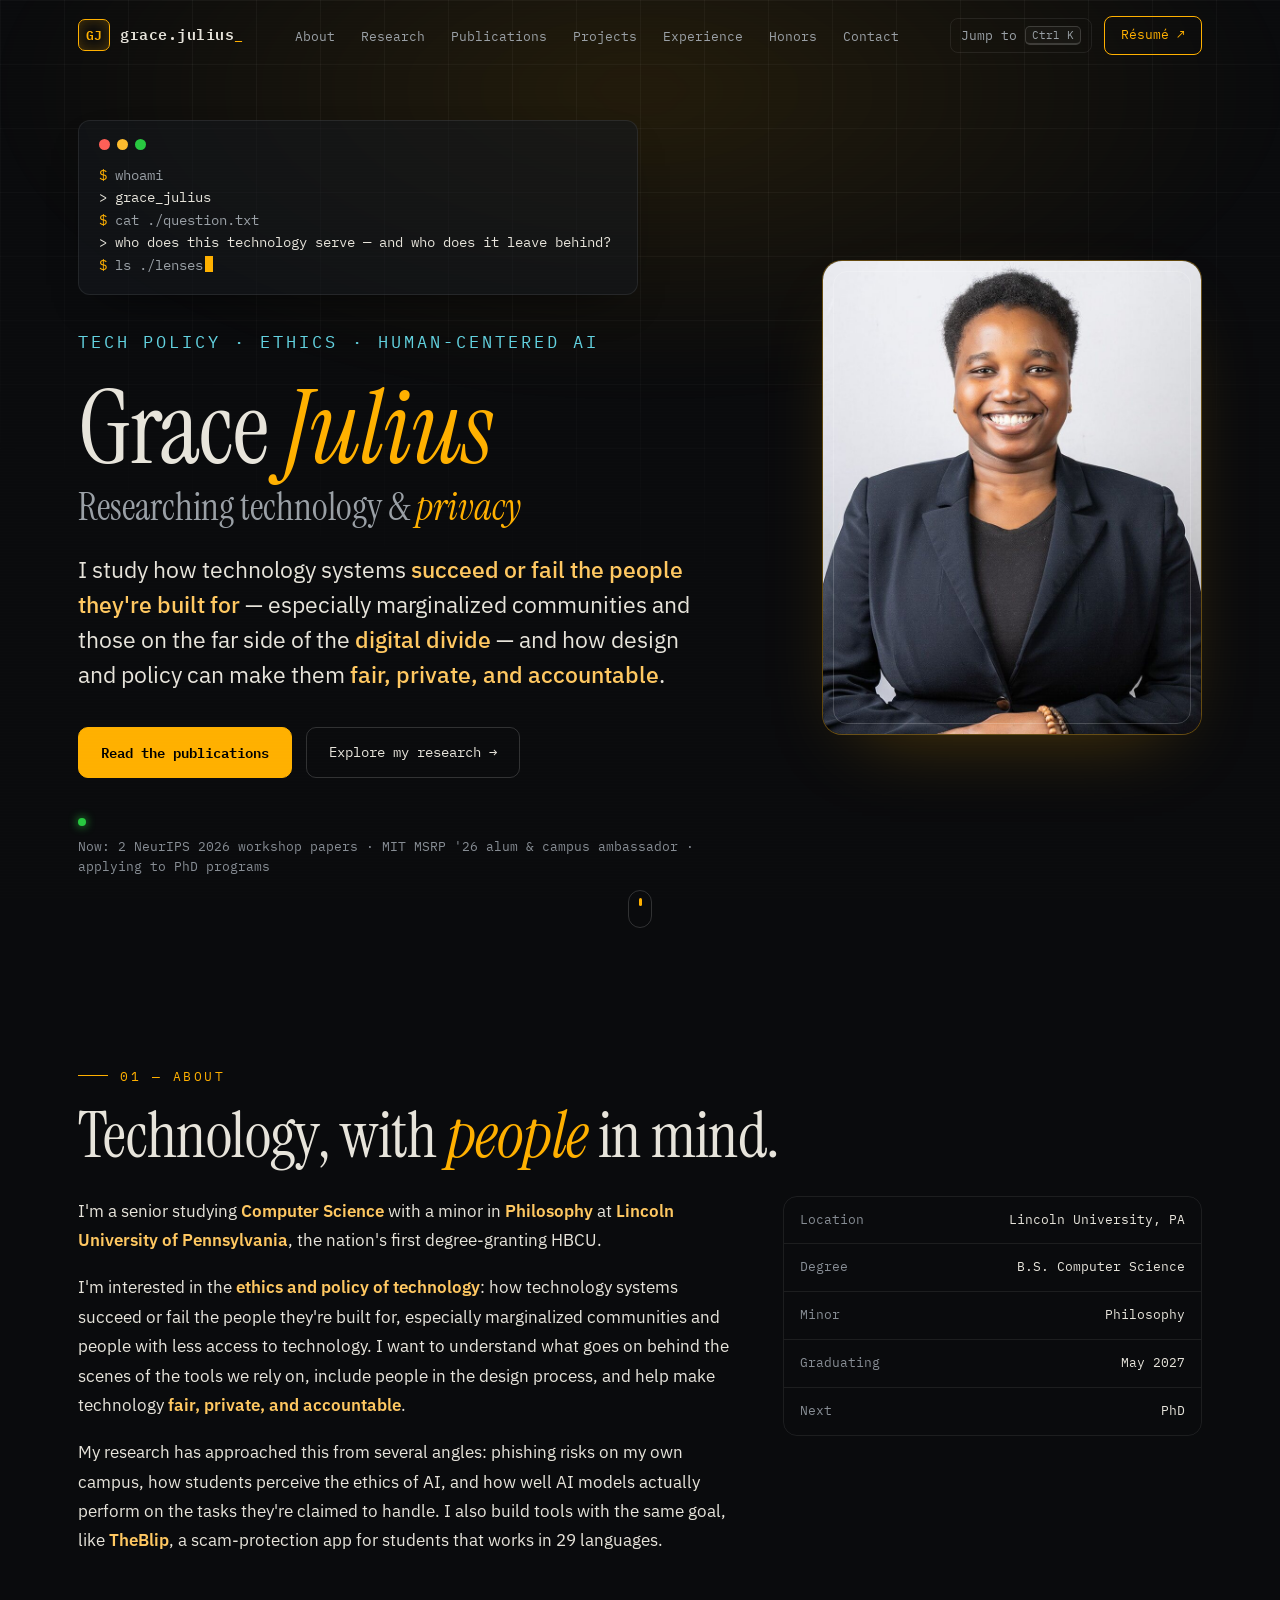
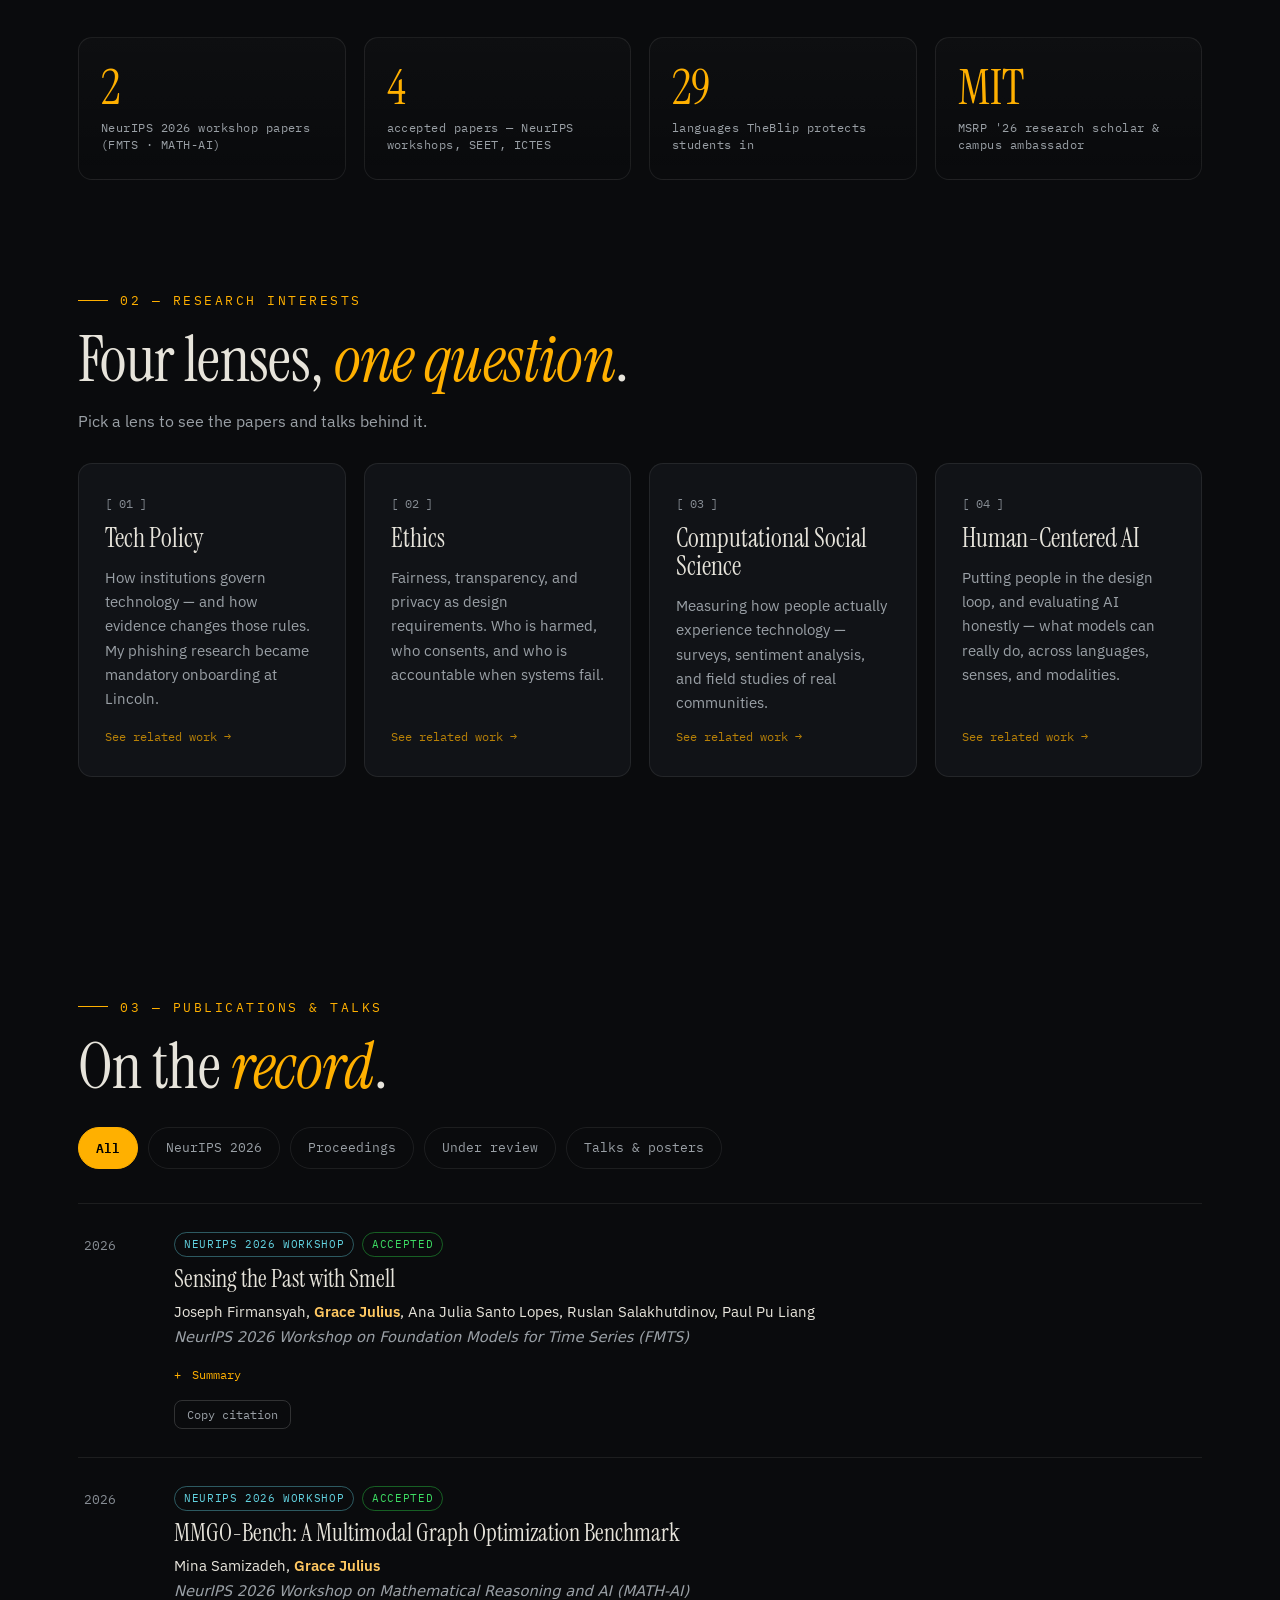
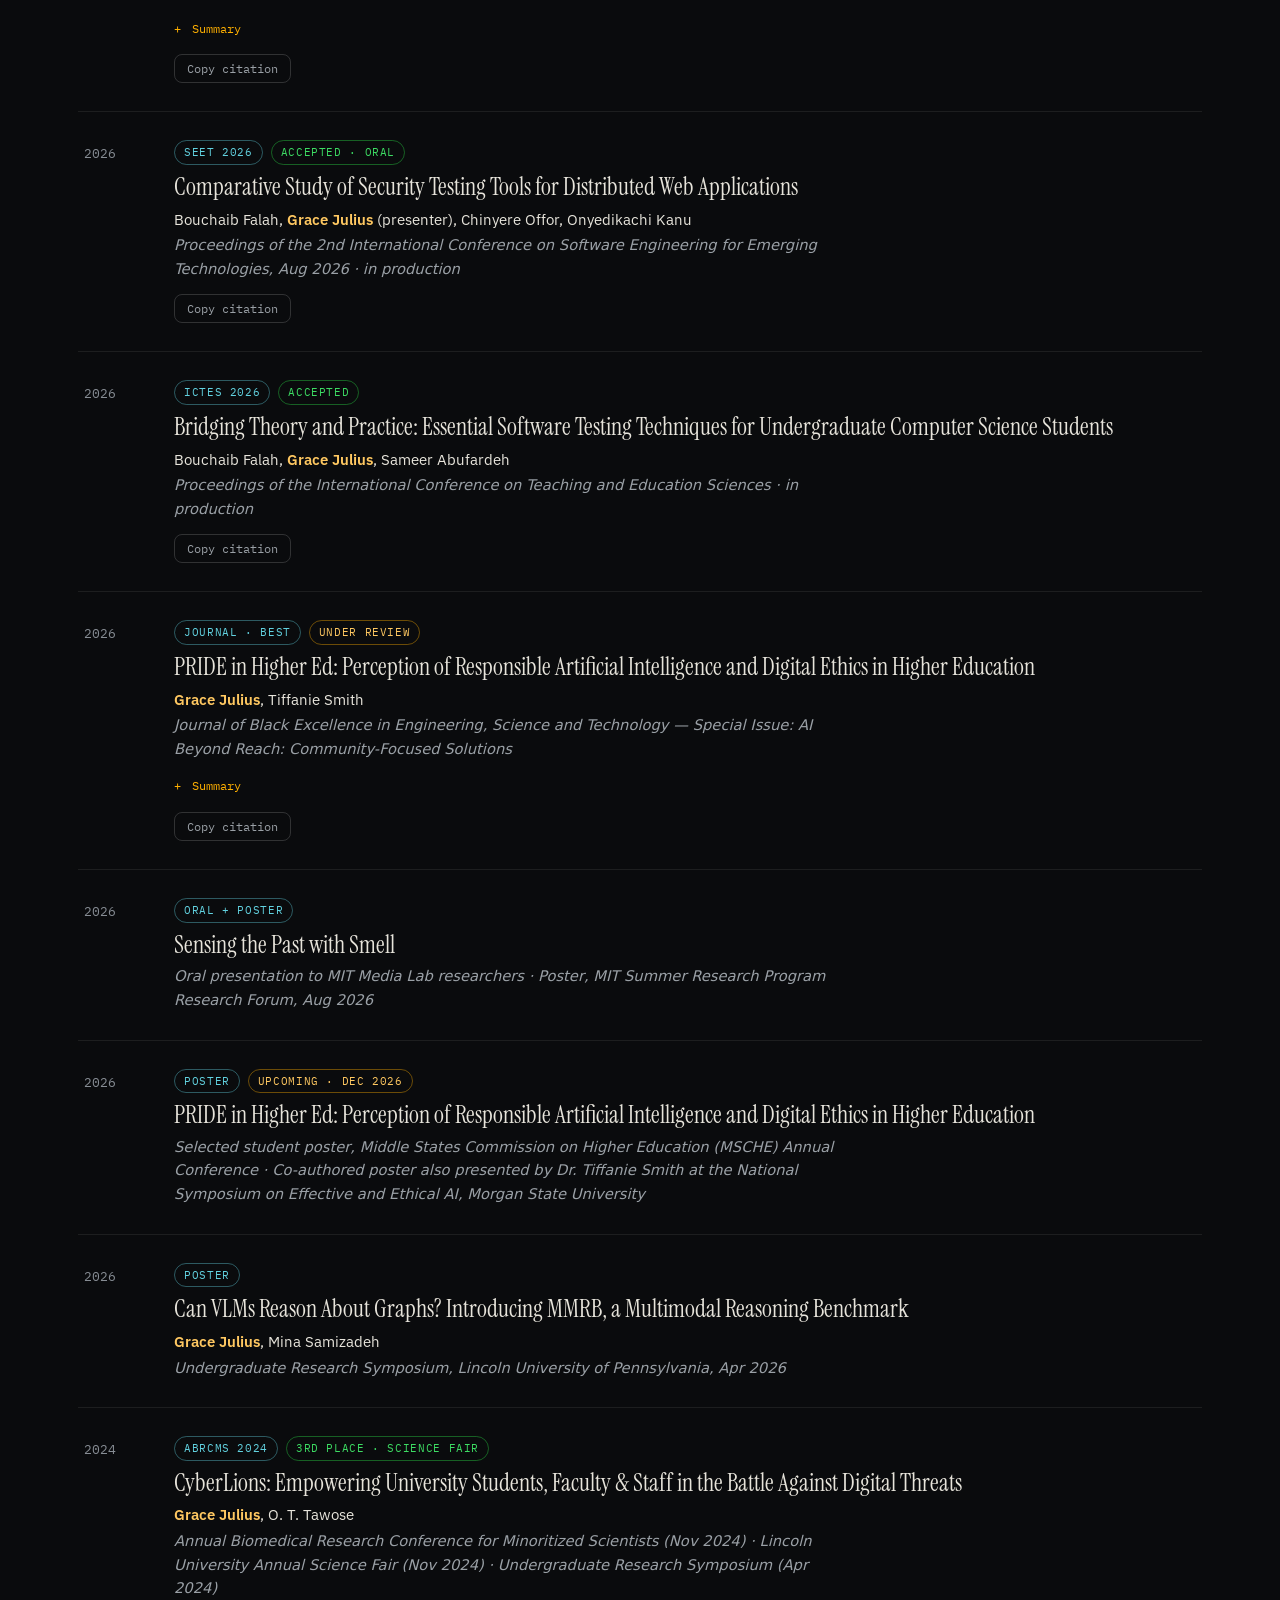
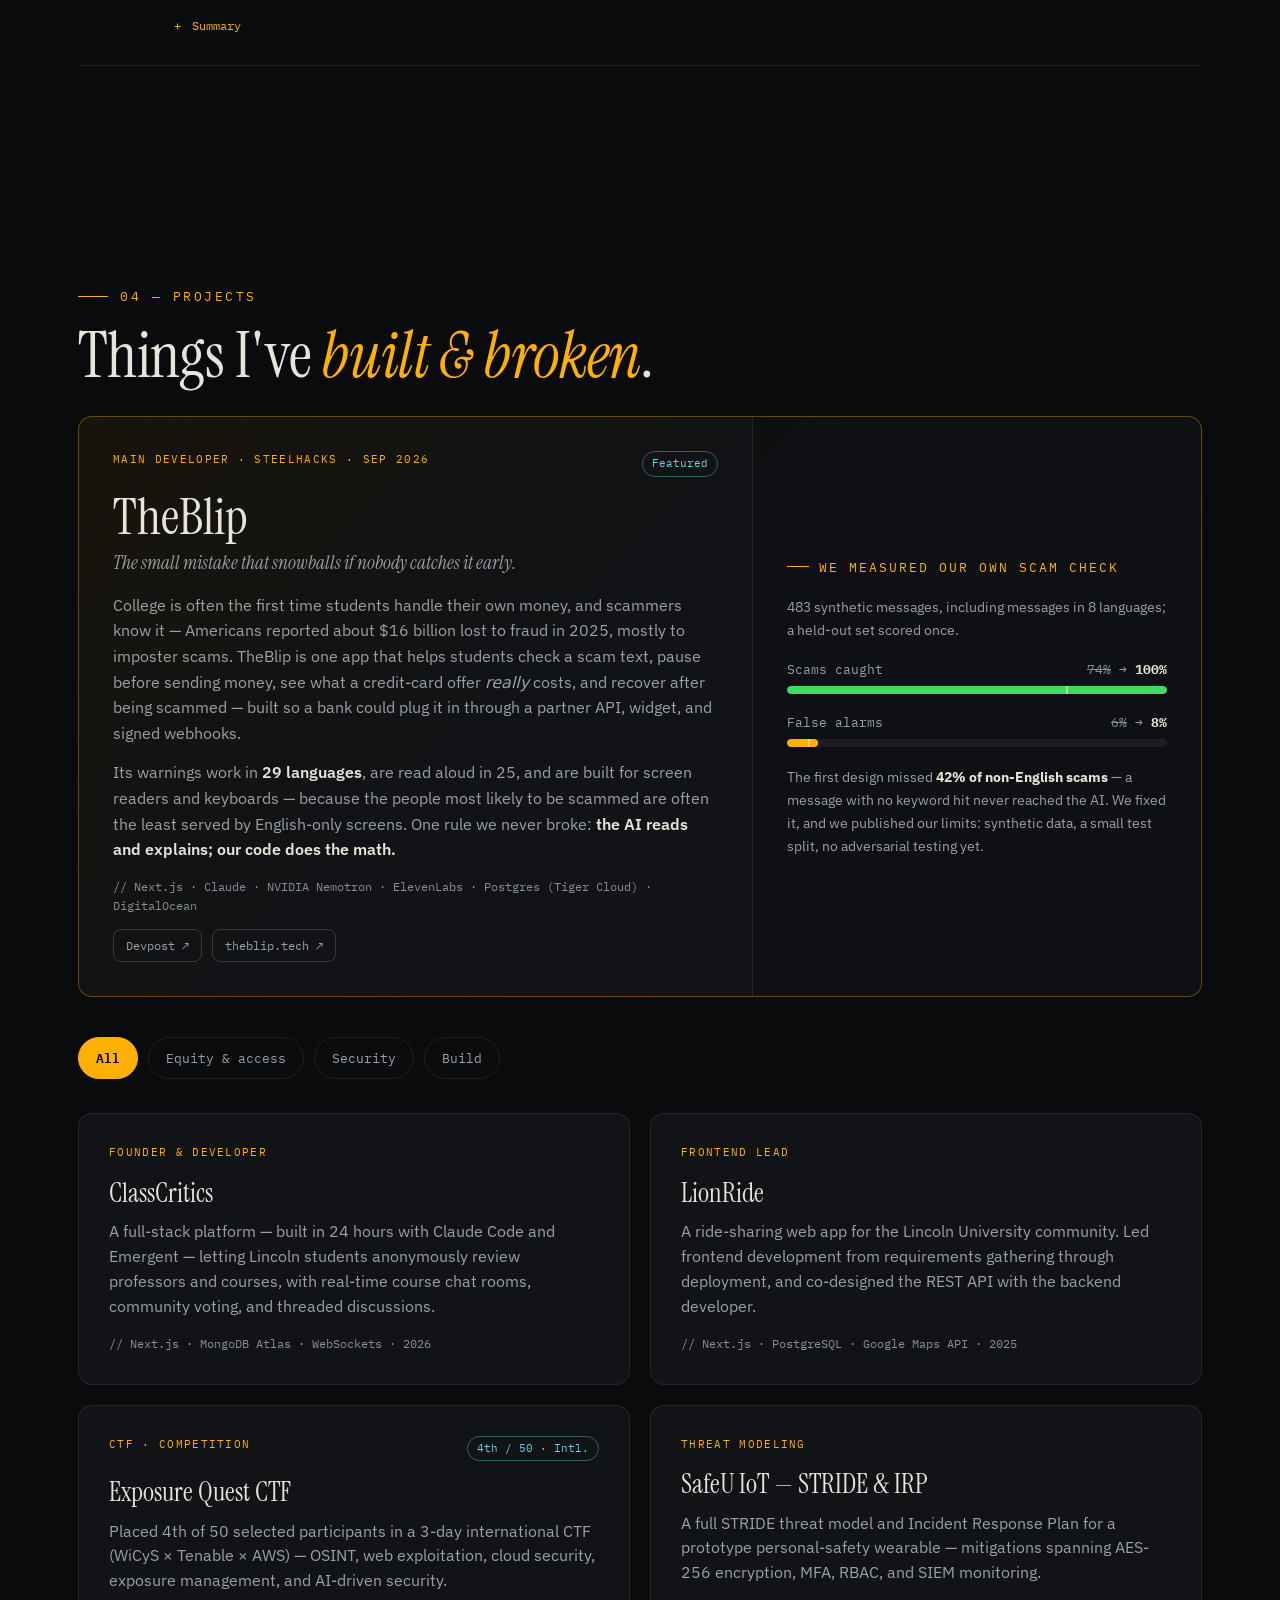
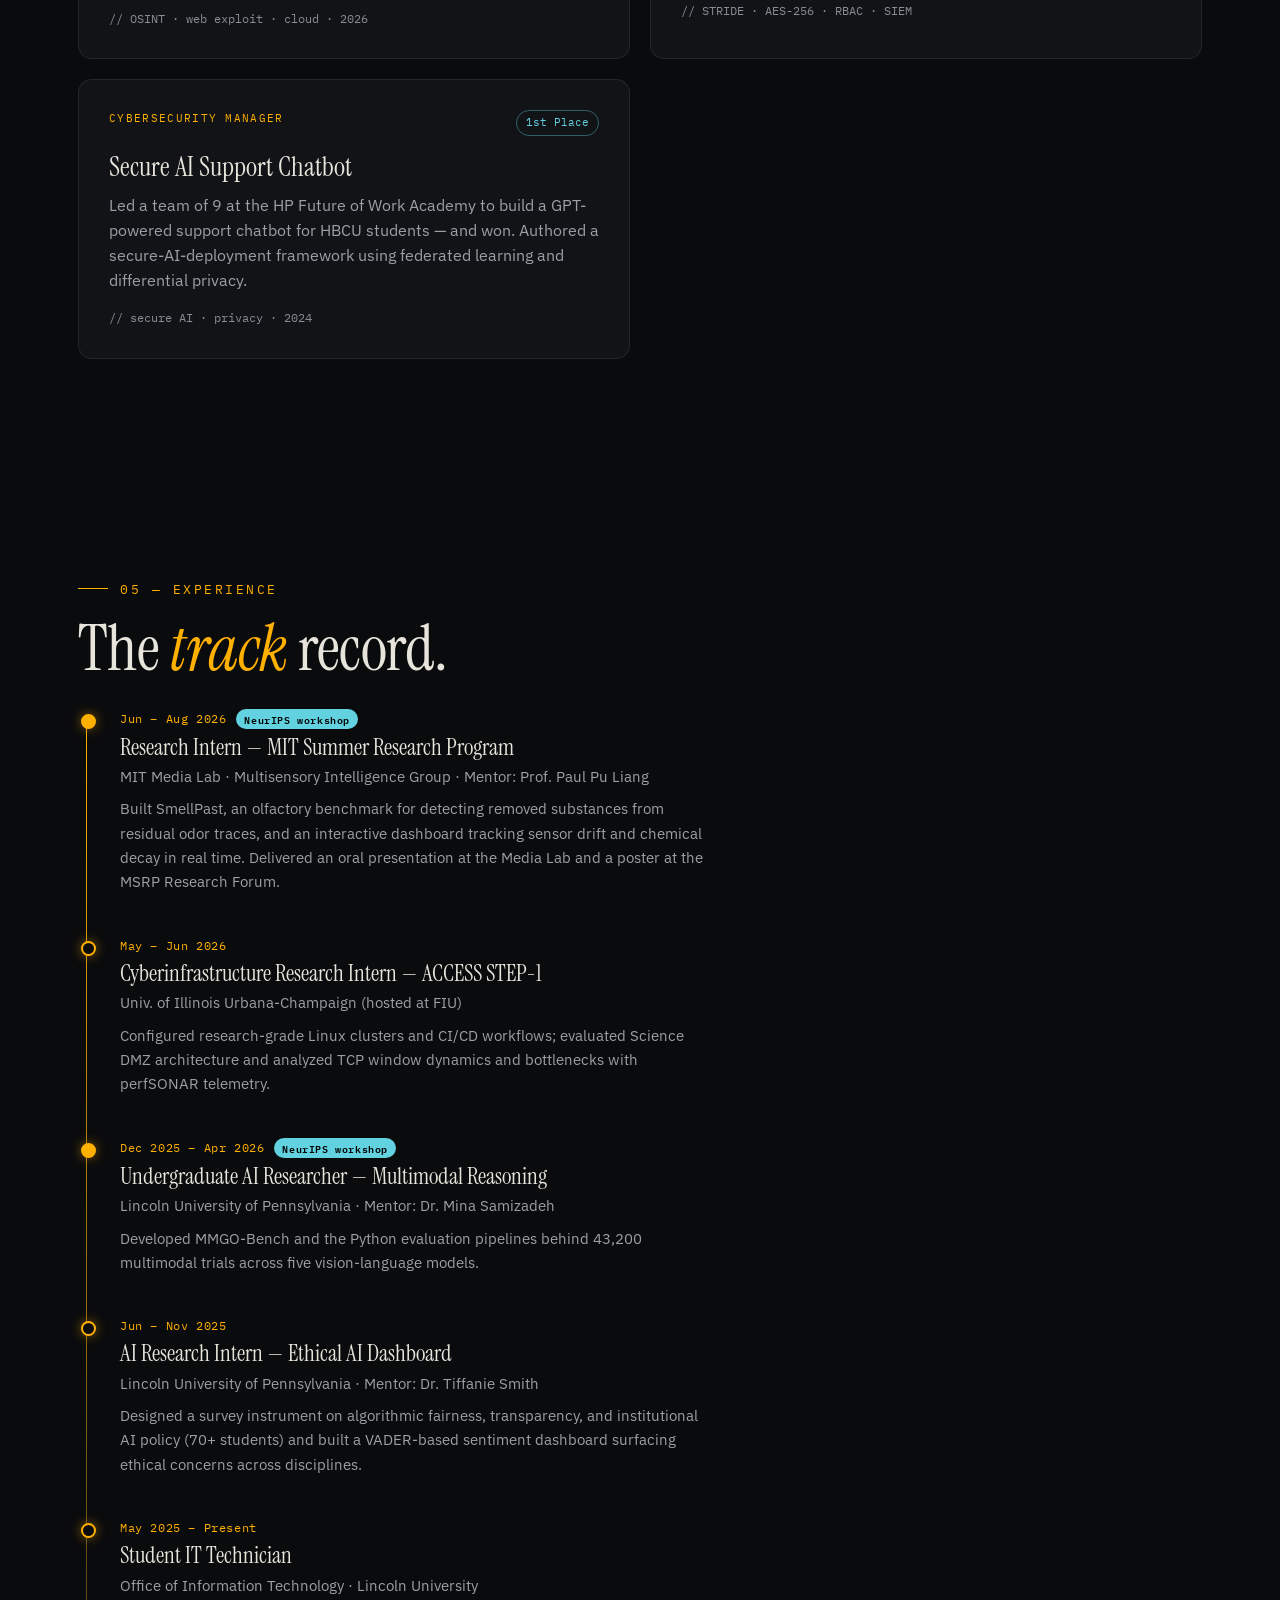
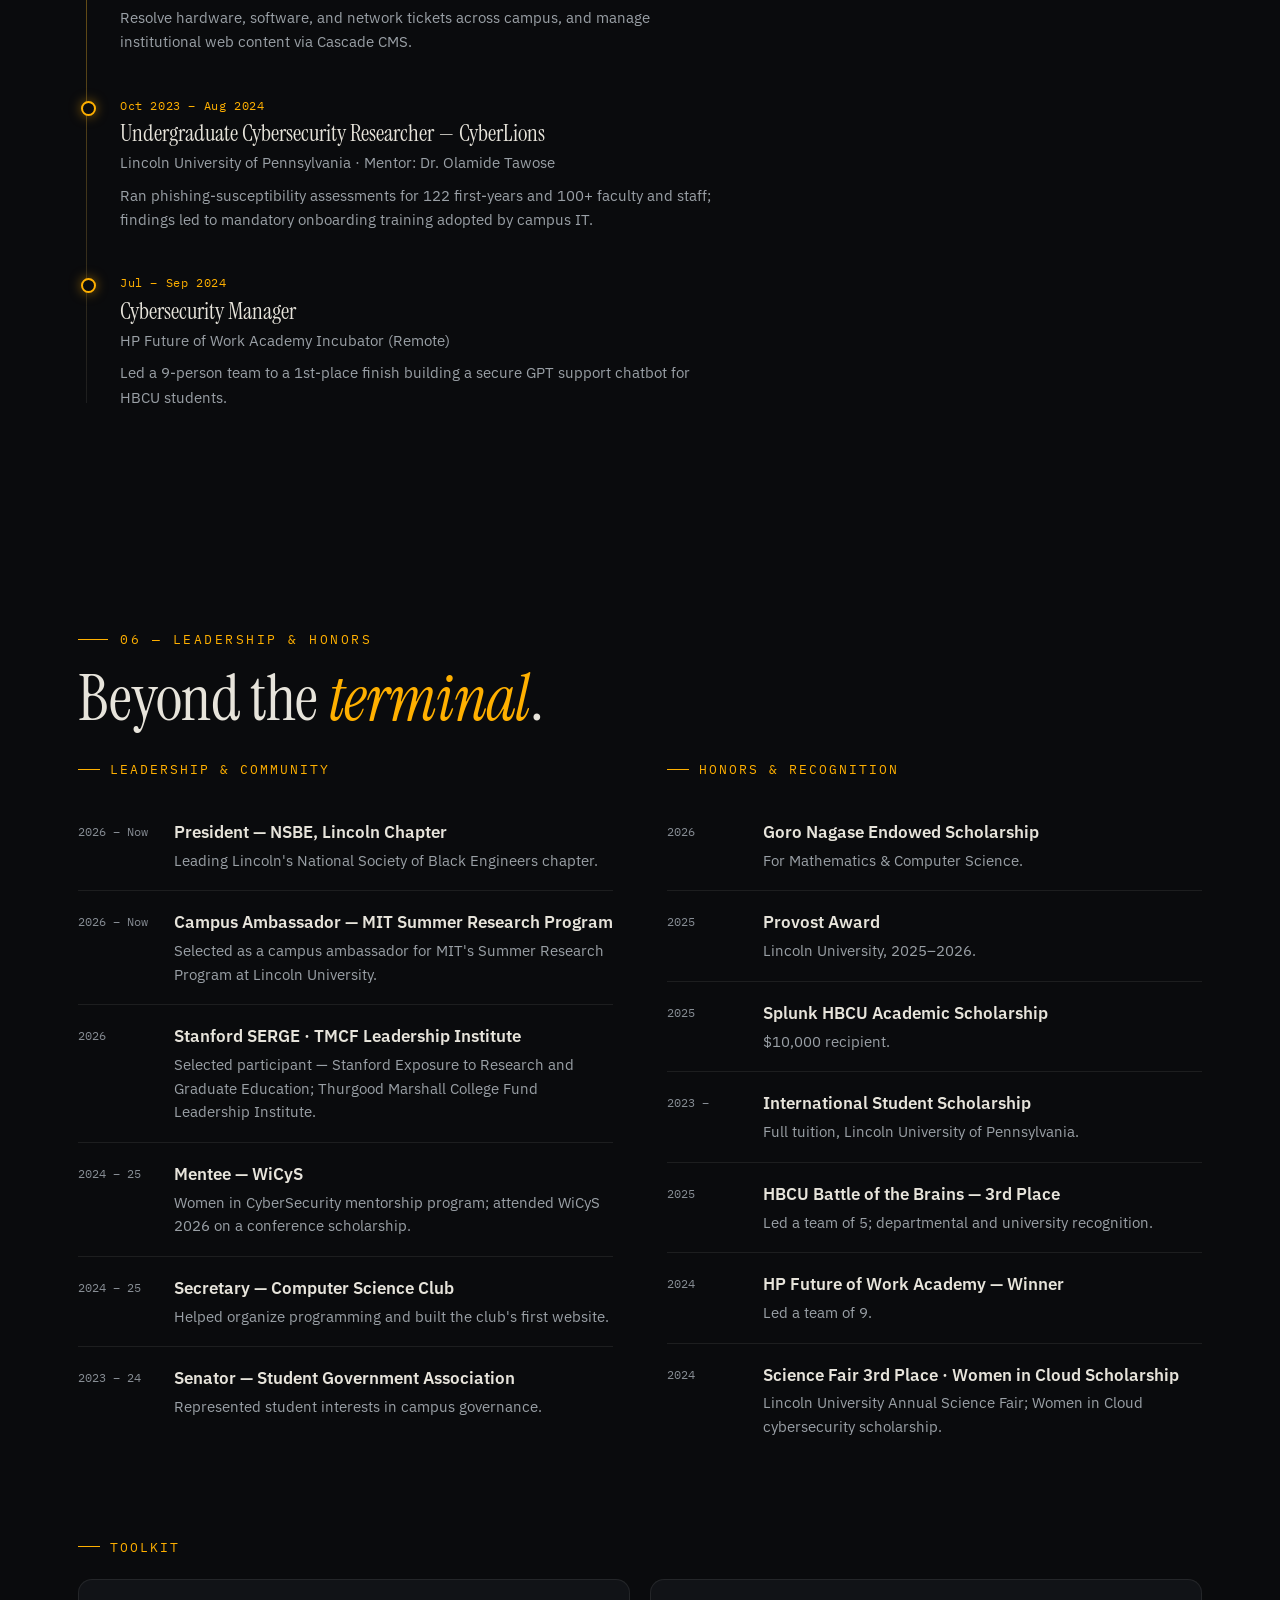
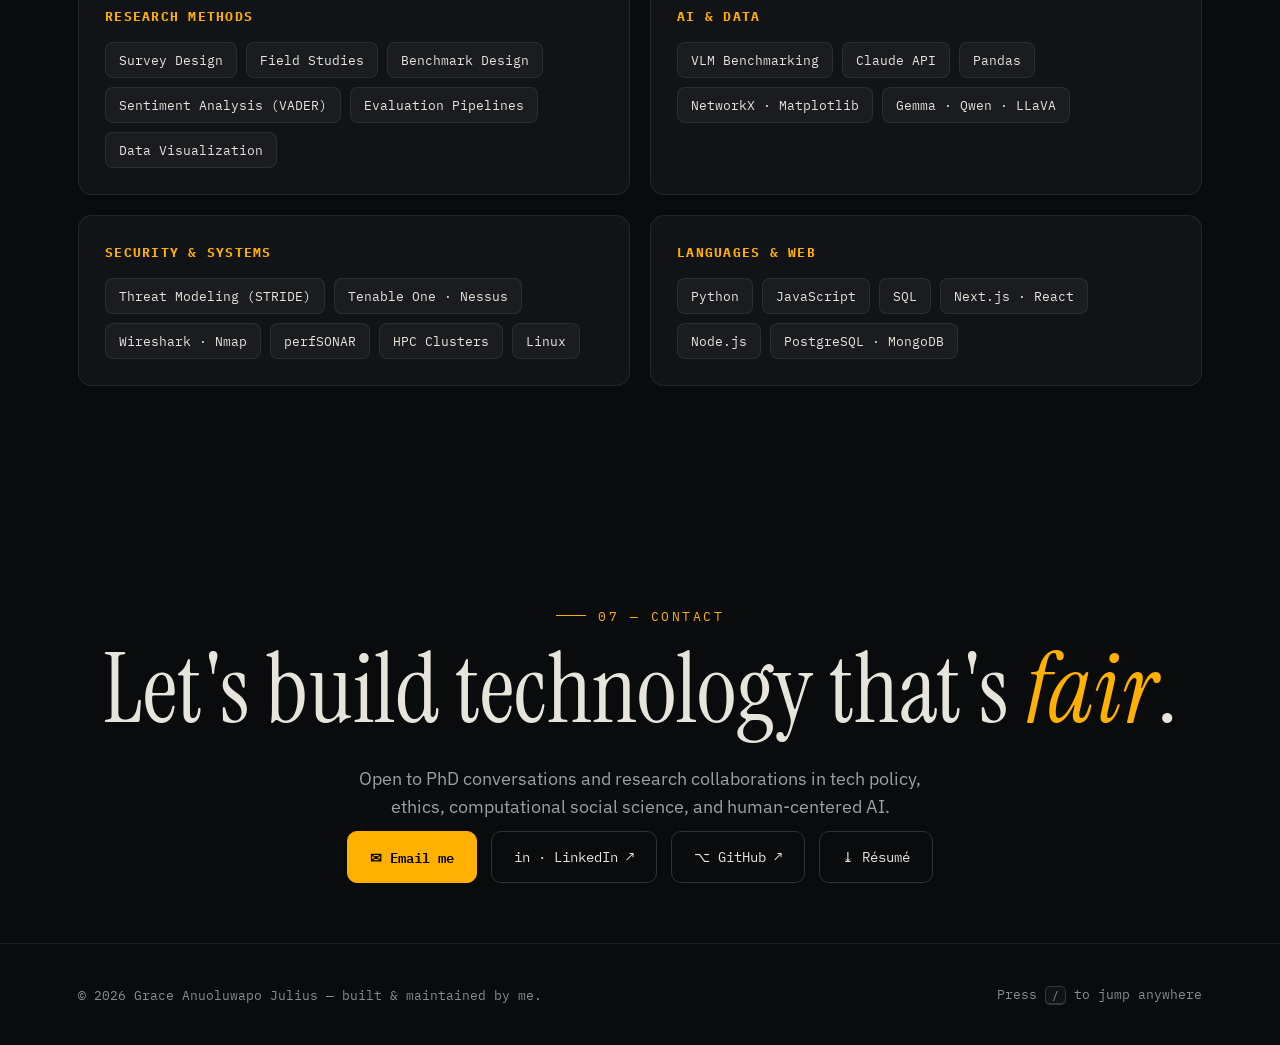
==== commit 035755e7: "Add headshot to hero, rewrite About, and fix display and responsive issues - Move a new headshot int" ====
--- a/index.html
+++ b/index.html
@@ -3,8 +3,11 @@
 <head>
 <meta charset="UTF-8">
 <meta name="viewport" content="width=device-width, initial-scale=1.0">
+<script>document.documentElement.classList.add('js')</script>
 <title>Grace Julius — Tech Policy, Ethics &amp; Human-Centered AI</title>
 <meta name="description" content="Grace Julius — researcher at Lincoln University of Pennsylvania studying how technology systems succeed or fail the people they're built for, across tech policy, ethics, computational social science, and human-centered AI. NeurIPS 2026 workshop author; MIT MSRP 2026.">
+
+<link rel="icon" href="data:image/svg+xml,%3Csvg xmlns=%27http://www.w3.org/2000/svg%27 viewBox=%270 0 64 64%27%3E%3Crect width=%2764%27 height=%2764%27 rx=%2714%27 fill=%27%230a0b0d%27/%3E%3Ctext x=%2732%27 y=%2742%27 font-family=%27monospace%27 font-size=%2726%27 font-weight=%27700%27 fill=%27%23ffb000%27 text-anchor=%27middle%27%3EGJ%3C/text%3E%3C/svg%3E">
 
 <!-- ===== Fonts ===== -->
 <link rel="preconnect" href="https://fonts.googleapis.com">
@@ -12,7 +15,7 @@
 <link href="https://fonts.googleapis.com/css2?family=Instrument+Serif:ital@0;1&family=IBM+Plex+Mono:wght@400;500;600&family=IBM+Plex+Sans:wght@400;500;600;700&display=swap" rel="stylesheet">
 
 <!-- ===== Styles ===== -->
-<link rel="stylesheet" href="css/styles.css">
+<link rel="stylesheet" href="css/styles.css?v=2026-10-04c">
 </head>
 <body>
 <a class="skip" href="#main">Skip to content</a>
@@ -55,14 +58,14 @@
 
 <!-- Section rail (desktop): a live table of contents -->
 <nav class="rail" id="rail" aria-label="Section index">
-  <a href="#hero" data-label="Intro"></a>
-  <a href="#about" data-label="About"></a>
-  <a href="#interests" data-label="Research interests"></a>
-  <a href="#publications" data-label="Publications &amp; talks"></a>
-  <a href="#work" data-label="Projects"></a>
-  <a href="#experience" data-label="Experience"></a>
-  <a href="#community" data-label="Leadership &amp; honors"></a>
-  <a href="#contact" data-label="Contact"></a>
+  <a href="#hero" data-label="Intro" aria-label="Intro"></a>
+  <a href="#about" data-label="About" aria-label="About"></a>
+  <a href="#interests" data-label="Research interests" aria-label="Research interests"></a>
+  <a href="#publications" data-label="Publications &amp; talks" aria-label="Publications &amp; talks"></a>
+  <a href="#work" data-label="Projects" aria-label="Projects"></a>
+  <a href="#experience" data-label="Experience" aria-label="Experience"></a>
+  <a href="#community" data-label="Leadership &amp; honors" aria-label="Leadership &amp; honors"></a>
+  <a href="#contact" data-label="Contact" aria-label="Contact"></a>
 </nav>
 
 <main id="main">
@@ -70,7 +73,13 @@
 
 <!-- ============================ HERO ============================ -->
 <section class="hero" id="hero">
-  <div class="wrap">
+  <div class="wrap hero-grid">
+    <figure class="headshot" data-reveal>
+      <img src="assets/grace-headshot.jpg" alt="Headshot of Grace Julius" width="800" height="1000"
+           onerror="this.style.display='none';this.parentNode.classList.add('no-img')">
+      <span class="headshot-fallback" aria-hidden="true">GJ</span>
+    </figure>
+    <div class="hero-text">
     <div class="term" id="term" aria-hidden="true">
       <div class="bar"><i></i><i></i><i></i></div>
       <div class="ln" id="termText"></div>
@@ -94,7 +103,8 @@
     </div>
     <div class="currently" data-reveal>
       <span class="dot"></span>
-      Now: 2 NeurIPS 2026 workshop papers · MIT MSRP '26 alum · applying to PhD programs
+      Now: 2 NeurIPS 2026 workshop papers · MIT MSRP '26 alum &amp; campus ambassador · applying to PhD programs
+    </div>
     </div>
   </div>
   <a class="scroll-cue" href="#about" aria-label="Scroll to About"><span></span></a>
@@ -104,26 +114,18 @@
 <section id="about">
   <div class="wrap">
     <p class="sec-tag" data-reveal>01 — About</p>
-    <h2 class="sec-title" data-reveal>Who does it <span class="em">serve</span>?</h2>
+    <h2 class="sec-title" data-reveal>Technology, with <span class="em">people</span> in mind.</h2>
     <div class="about-grid">
       <div class="about-body">
-        <p data-reveal>I'm a senior Computer Science major with a <b>minor in Philosophy</b> at <b>Lincoln University of Pennsylvania</b> — the nation's first degree-granting HBCU — carrying a <b>3.98 GPA</b>.</p>
-        <p data-reveal>I care about whether the technology we build is truly <b>considerate of human nature</b>, and about what happens behind the scenes when it isn't. That means bringing people into the design process, asking who gets access and who gets left out, and treating <b>justice and privacy</b> as design requirements rather than afterthoughts. My work sits across <b>tech policy, ethics, computational social science, and human-centered AI</b>.</p>
-        <p data-reveal>That thread runs through everything I've done: a campus phishing study that changed <b>university policy</b>; a survey of how students perceive the <b>fairness and equity</b> of AI; <b>TheBlip</b>, a scam-protection app that warns students in 29 languages because the people most likely to be scammed are often least served by English-only screens; and benchmarks at <b>MIT</b> and Lincoln that test what AI models can actually do — because accountability starts with honest evaluation.</p>
-        <p data-reveal>Philosophy gives me the vocabulary for the questions; computer science lets me test them. Next: a <b>PhD</b>. Off the clock — a camera or a tennis court.</p>
+        <p data-reveal>I'm a senior studying <b>Computer Science</b> with a minor in <b>Philosophy</b> at <b>Lincoln University of Pennsylvania</b>, the nation's first degree-granting HBCU.</p>
+        <p data-reveal>I'm interested in the <b>ethics and policy of technology</b>: how technology systems succeed or fail the people they're built for, especially marginalized communities and people with less access to technology. I want to understand what goes on behind the scenes of the tools we rely on, include people in the design process, and help make technology <b>fair, private, and accountable</b>.</p>
+        <p data-reveal>My research has approached this from several angles: phishing risks on my own campus, how students perceive the ethics of AI, and how well AI models actually perform on the tasks they're claimed to handle. I also build tools with the same goal, like <b>TheBlip</b>, a scam-protection app for students that works in 29 languages.</p>
       </div>
       <aside class="about-side" data-reveal>
-        <div class="portrait">
-          <img src="assets/grace.jpeg" alt="Portrait of Grace Julius"
-               onerror="if(!this.dataset.f){this.dataset.f=1;this.src='https://gracejulius.github.io/Images/Grace.jpeg';}else{this.style.display='none';this.parentNode.querySelector('.fallback').style.display='grid';}">
-          <div class="frame"></div>
-          <div class="fallback">GJ</div>
-        </div>
         <div class="facts">
           <div><span>Location</span><span>Lincoln University, PA</span></div>
           <div><span>Degree</span><span>B.S. Computer Science</span></div>
           <div><span>Minor</span><span>Philosophy</span></div>
-          <div><span>GPA</span><span>3.98</span></div>
           <div><span>Graduating</span><span>May 2027</span></div>
           <div><span>Next</span><span>PhD</span></div>
         </div>
@@ -131,10 +133,10 @@
     </div>
 
     <div class="stats">
-      <div class="stat" data-reveal><div class="n" data-count="2">0</div><div class="l">NeurIPS 2026 workshop papers (FMTS · MATH-AI)</div></div>
-      <div class="stat" data-reveal><div class="n" data-count="4">0</div><div class="l">accepted papers — NeurIPS workshops, SEET, ICTES</div></div>
-      <div class="stat" data-reveal><div class="n" data-count="3.98">0</div><div class="l">cumulative GPA in Computer Science</div></div>
-      <div class="stat" data-reveal><div class="n">MIT</div><div class="l">MSRP '26 research scholar, Media Lab</div></div>
+      <div class="stat" data-reveal><div class="n" data-count="2">2</div><div class="l">NeurIPS 2026 workshop papers (FMTS · MATH-AI)</div></div>
+      <div class="stat" data-reveal><div class="n" data-count="4">4</div><div class="l">accepted papers — NeurIPS workshops, SEET, ICTES</div></div>
+      <div class="stat" data-reveal><div class="n" data-count="29">29</div><div class="l">languages TheBlip protects students in</div></div>
+      <div class="stat" data-reveal><div class="n">MIT</div><div class="l">MSRP '26 research scholar &amp; campus ambassador</div></div>
     </div>
   </div>
 </section>
@@ -441,7 +443,7 @@
         <div class="when">May 2025 – Present</div>
         <h3>Student IT Technician</h3>
         <div class="org">Office of Information Technology · Lincoln University</div>
-        <p>Resolve hardware, software, and network tickets across campus; and manage institutional web content via Cascade CMS.</p>
+        <p>Resolve hardware, software, and network tickets across campus, and manage institutional web content via Cascade CMS.</p>
       </div>
 
       <div class="tl" data-reveal>
@@ -475,6 +477,10 @@
           <div><h4>President — NSBE, Lincoln Chapter</h4><p>Leading Lincoln's National Society of Black Engineers chapter.</p></div>
         </div>
         <div class="lead-item">
+          <span class="role">2026 – Now</span>
+          <div><h4>Campus Ambassador — MIT Summer Research Program</h4><p>Selected as a campus ambassador for MIT's Summer Research Program at Lincoln University.</p></div>
+        </div>
+        <div class="lead-item">
           <span class="role">2026</span>
           <div><h4>Stanford SERGE · TMCF Leadership Institute</h4><p>Selected participant — Stanford Exposure to Research and Graduate Education; Thurgood Marshall College Fund Leadership Institute.</p></div>
         </div>
@@ -585,6 +591,6 @@
 </div>
 
 <!-- ===== Scripts ===== -->
-<script src="js/script.js"></script>
+<script src="js/script.js?v=2026-10-04c"></script>
 </body>
 </html>
--- a/css/styles.css
+++ b/css/styles.css
@@ -13,7 +13,7 @@
   --line-strong:rgba(255,255,255,.16);
   --text:#e7e4db;
   --text-dim:#9aa0a6;
-  --text-faint:#6b7177;
+  --text-faint:#878d94;
   --amber:#ffb000;          /* primary accent — change me to recolor the site */
   --amber-soft:#ffc861;
   --cyan:#62d2e0;           /* secondary accent */
@@ -90,7 +90,7 @@
 nav a::after{content:"";position:absolute;left:0;bottom:-6px;height:1px;width:0;background:var(--amber);transition:width .25s}
 nav a:hover,nav a.active{color:var(--text)}
 nav a.active::after{width:100%}
-.nav-cta{font-family:var(--mono);font-size:13px;border:1px solid var(--amber);color:var(--amber);padding:8px 16px;border-radius:8px;transition:.2s}
+.nav-cta{white-space:nowrap;font-family:var(--mono);font-size:13px;border:1px solid var(--amber);color:var(--amber);padding:8px 16px;border-radius:8px;transition:.2s}
 .nav-cta:hover{background:var(--amber);color:#000;box-shadow:0 0 22px rgba(255,176,0,.4)}
 .burger{display:none;background:none;border:1px solid var(--line-strong);border-radius:8px;padding:8px 10px;cursor:pointer;color:var(--text)}
 .burger span{display:block;width:18px;height:2px;background:var(--text);margin:3px 0;transition:.25s}
@@ -130,8 +130,8 @@
 .sec-title .em{font-style:italic;color:var(--amber)}
 
 /* reveal */
-[data-reveal]{opacity:0;transform:translateY(28px);transition:opacity .7s cubic-bezier(.2,.7,.2,1),transform .7s cubic-bezier(.2,.7,.2,1)}
-[data-reveal].in{opacity:1;transform:none}
+.js [data-reveal]{opacity:0;transform:translateY(28px);transition:opacity .7s cubic-bezier(.2,.7,.2,1),transform .7s cubic-bezier(.2,.7,.2,1)}
+.js [data-reveal].in{opacity:1;transform:none}
 
 /* ---------- about ---------- */
 .about-grid{display:grid;grid-template-columns:1.4fr .9fr;gap:54px;align-items:start}
@@ -253,13 +253,7 @@
   .research-item{grid-template-columns:1fr;gap:8px}
   .research-item .yr{padding-top:0}
   .status{padding-top:0}
-  nav ul{display:none;position:absolute;top:64px;right:14px;left:14px;flex-direction:column;gap:0;background:rgba(15,18,22,.97);backdrop-filter:blur(14px);border:1px solid var(--line);border-radius:14px;padding:10px}
-  nav ul.open{display:flex}
-  nav ul li{border-bottom:1px solid var(--line)}
-  nav ul li:last-child{border-bottom:0}
-  nav ul li a{display:block;padding:14px 12px}
   .nav-cta{display:none}
-  .burger{display:block}
   section{padding:84px 0}
 }
 @media(max-width:520px){
@@ -386,9 +380,31 @@
 .palette-foot{display:flex;gap:18px;padding:10px 16px;border-top:1px solid var(--line);font-family:var(--mono);font-size:11px;color:var(--text-faint)}
 .palette-foot kbd{margin-right:3px}
 
+/* hero with headshot */
+.hero-grid{display:grid;grid-template-columns:minmax(0,1fr) minmax(260px,380px);gap:64px;align-items:center}
+.hero-text{min-width:0}
+.hero-grid .hero-text{grid-column:1;grid-row:1}
+.hero-grid .headshot{grid-column:2;grid-row:1}
+.hero-grid h1{font-size:clamp(3.2rem,8vw,6.8rem)}
+.headshot{position:relative;margin:0;border-radius:20px;overflow:hidden;aspect-ratio:4/5;border:1px solid rgba(255,176,0,.35);background:linear-gradient(145deg,#1a1e24,#0d0f12);box-shadow:0 30px 80px -40px rgba(255,176,0,.35)}
+.headshot img{display:block;width:100%;height:100%;object-fit:cover;object-position:50% 20%}
+.headshot::after{content:"";position:absolute;inset:10px;border:1px solid rgba(255,255,255,.18);border-radius:14px;pointer-events:none}
+.headshot-fallback{position:absolute;inset:0;display:none;place-items:center;font-family:var(--serif);font-size:5rem;color:var(--amber)}
+.headshot.no-img .headshot-fallback{display:grid}
+
+/* lens cards: explicit colors so text never inherits browser button defaults */
+button.pillar{color:var(--text);background:var(--bg-elev);border:1px solid var(--line);width:100%;align-items:stretch}
+button.pillar .ix{color:var(--text-faint);margin-bottom:0}
+.about-side .facts{margin-top:0}
+
 @media(max-width:1280px){ .rail{display:none} }
 @media(max-width:1080px){ .pillars.four{grid-template-columns:repeat(2,1fr)} }
 @media(max-width:880px){
+  .hero-grid{grid-template-columns:1fr;gap:28px}
+  .hero-grid .headshot{grid-column:1;grid-row:1;width:170px;border-radius:18px}
+  .hero-grid .hero-text{grid-row:2}
+  .hero-grid .term{display:none}
+  .headshot::after{inset:6px;border-radius:12px}
   .feature{grid-template-columns:1fr}
   .feature-side{border-left:0;border-top:1px solid var(--line)}
   .kbd-btn .kbd-label{display:none}
@@ -402,6 +418,21 @@
   .kbd-btn{display:none}
 }
 
+/* nav collapses to the menu button before links start to crowd */
+@media(max-width:1100px){
+  nav ul{display:none;position:absolute;top:64px;right:14px;left:14px;flex-direction:column;gap:0;background:rgba(15,18,22,.97);backdrop-filter:blur(14px);border:1px solid var(--line);border-radius:14px;padding:10px}
+  nav ul.open{display:flex}
+  nav ul li{border-bottom:1px solid var(--line)}
+  nav ul li:last-child{border-bottom:0}
+  nav ul li a{display:block;padding:14px 12px}
+  .burger{display:block}
+  .kbd-btn .kbd-label{display:none}
+  .hero .role{letter-spacing:.12em}
+}
+@media(max-width:520px){
+  .hero .role{letter-spacing:.08em;font-size:.78rem}
+}
+
 /* ---------- reduced motion ---------- */
 @media(prefers-reduced-motion:reduce){
   *{animation:none!important;transition:none!important;scroll-behavior:auto!important}
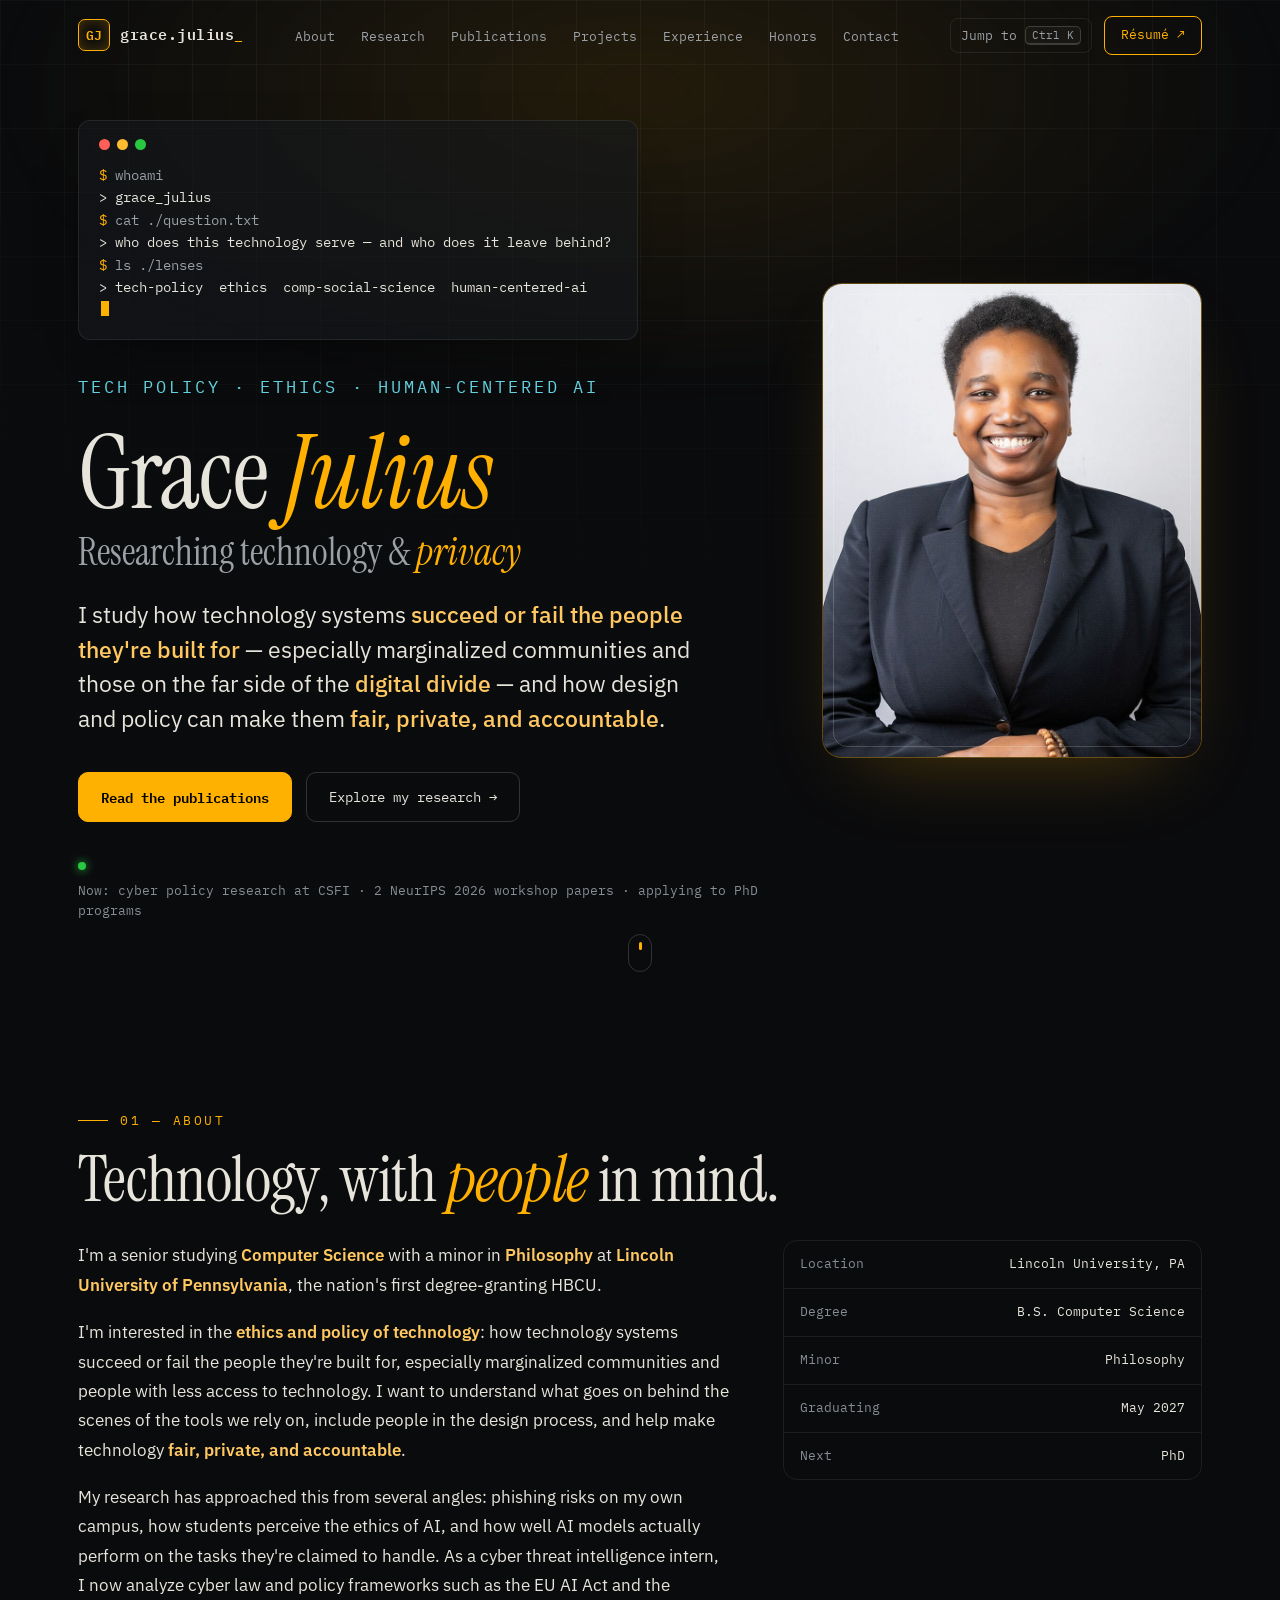
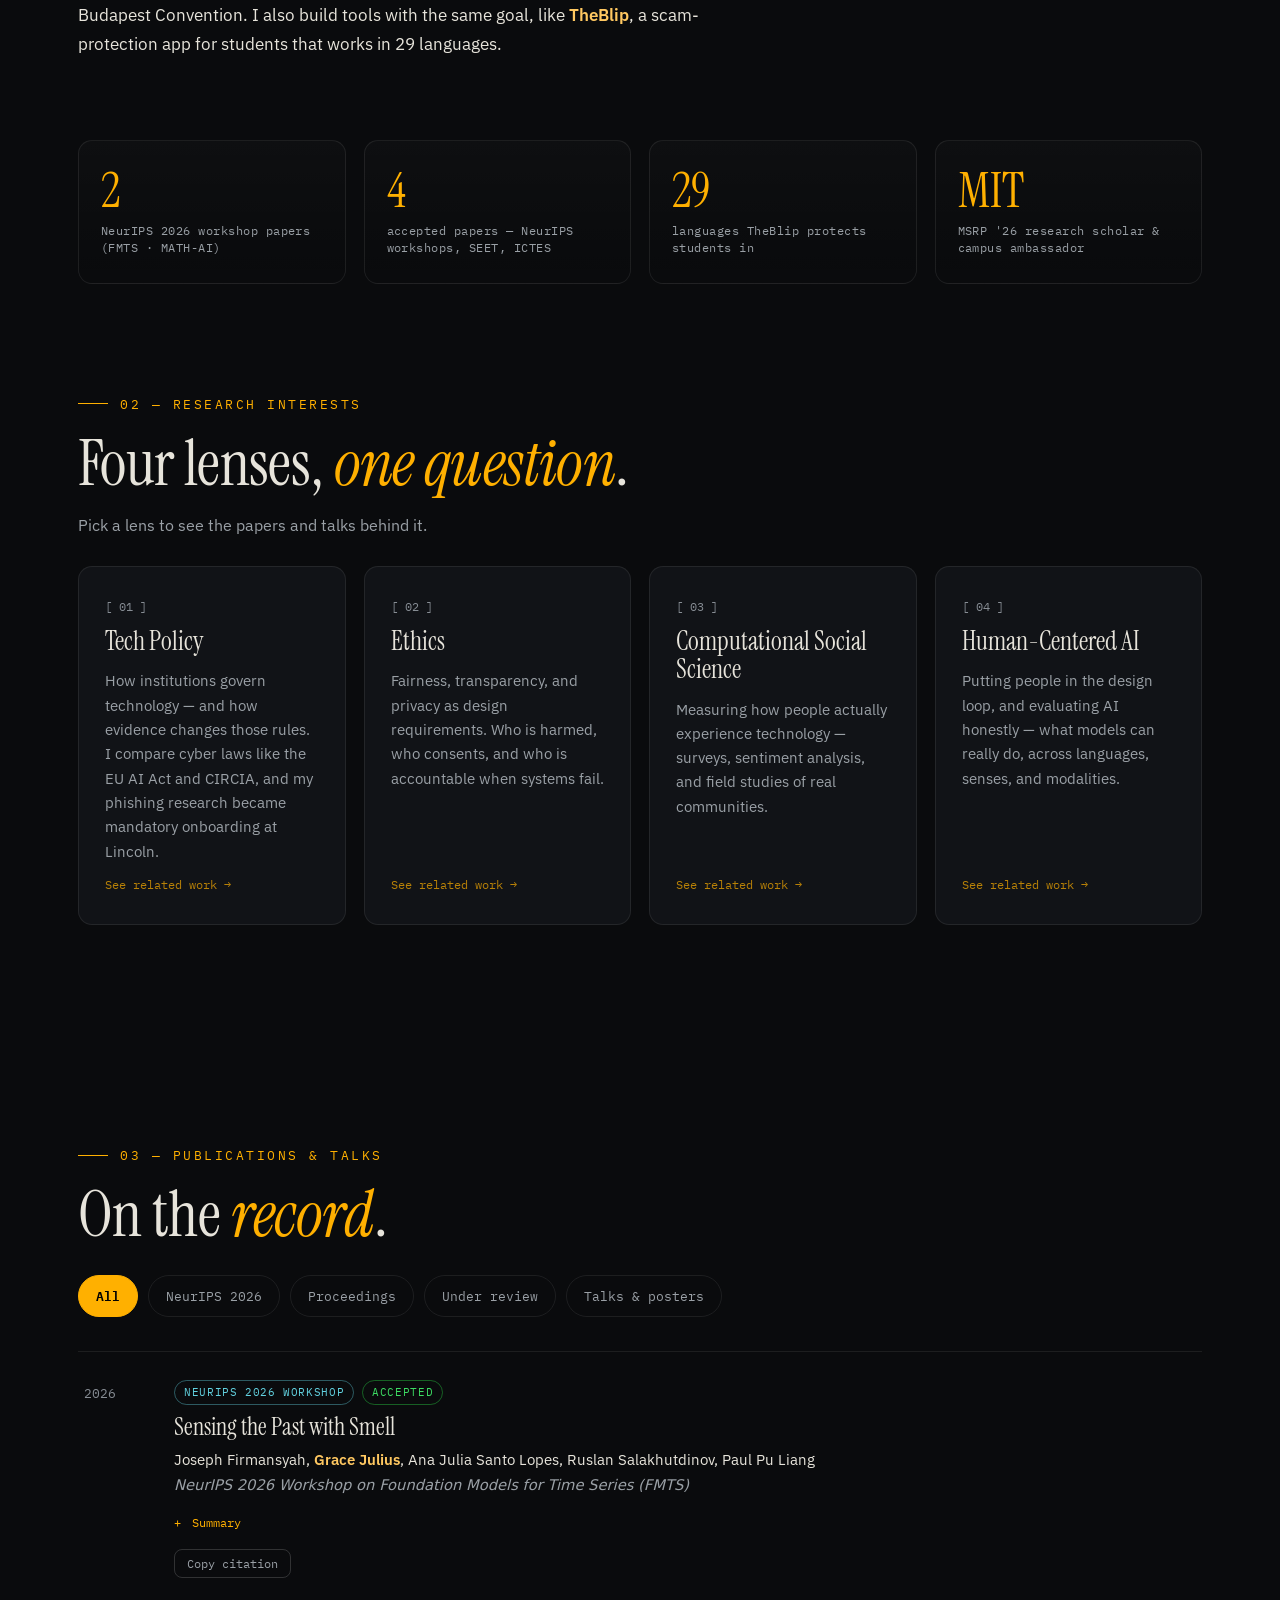
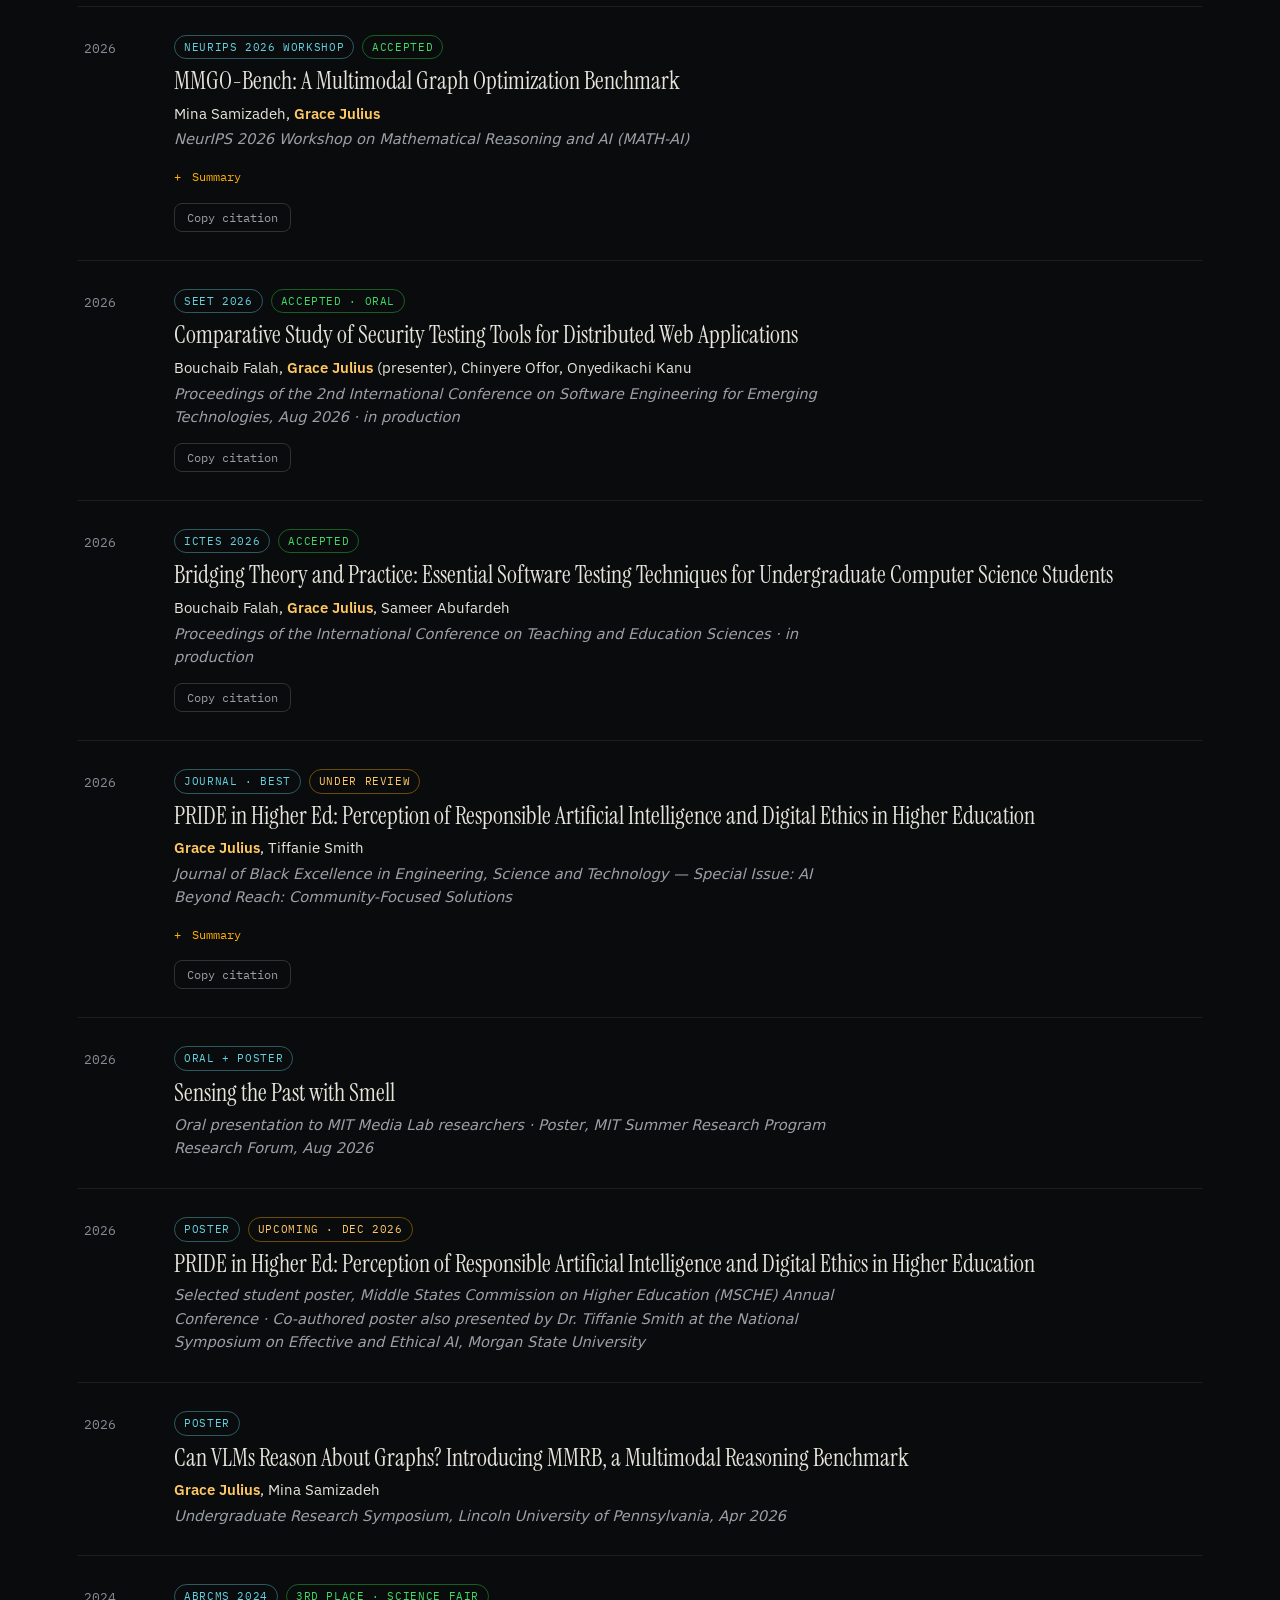
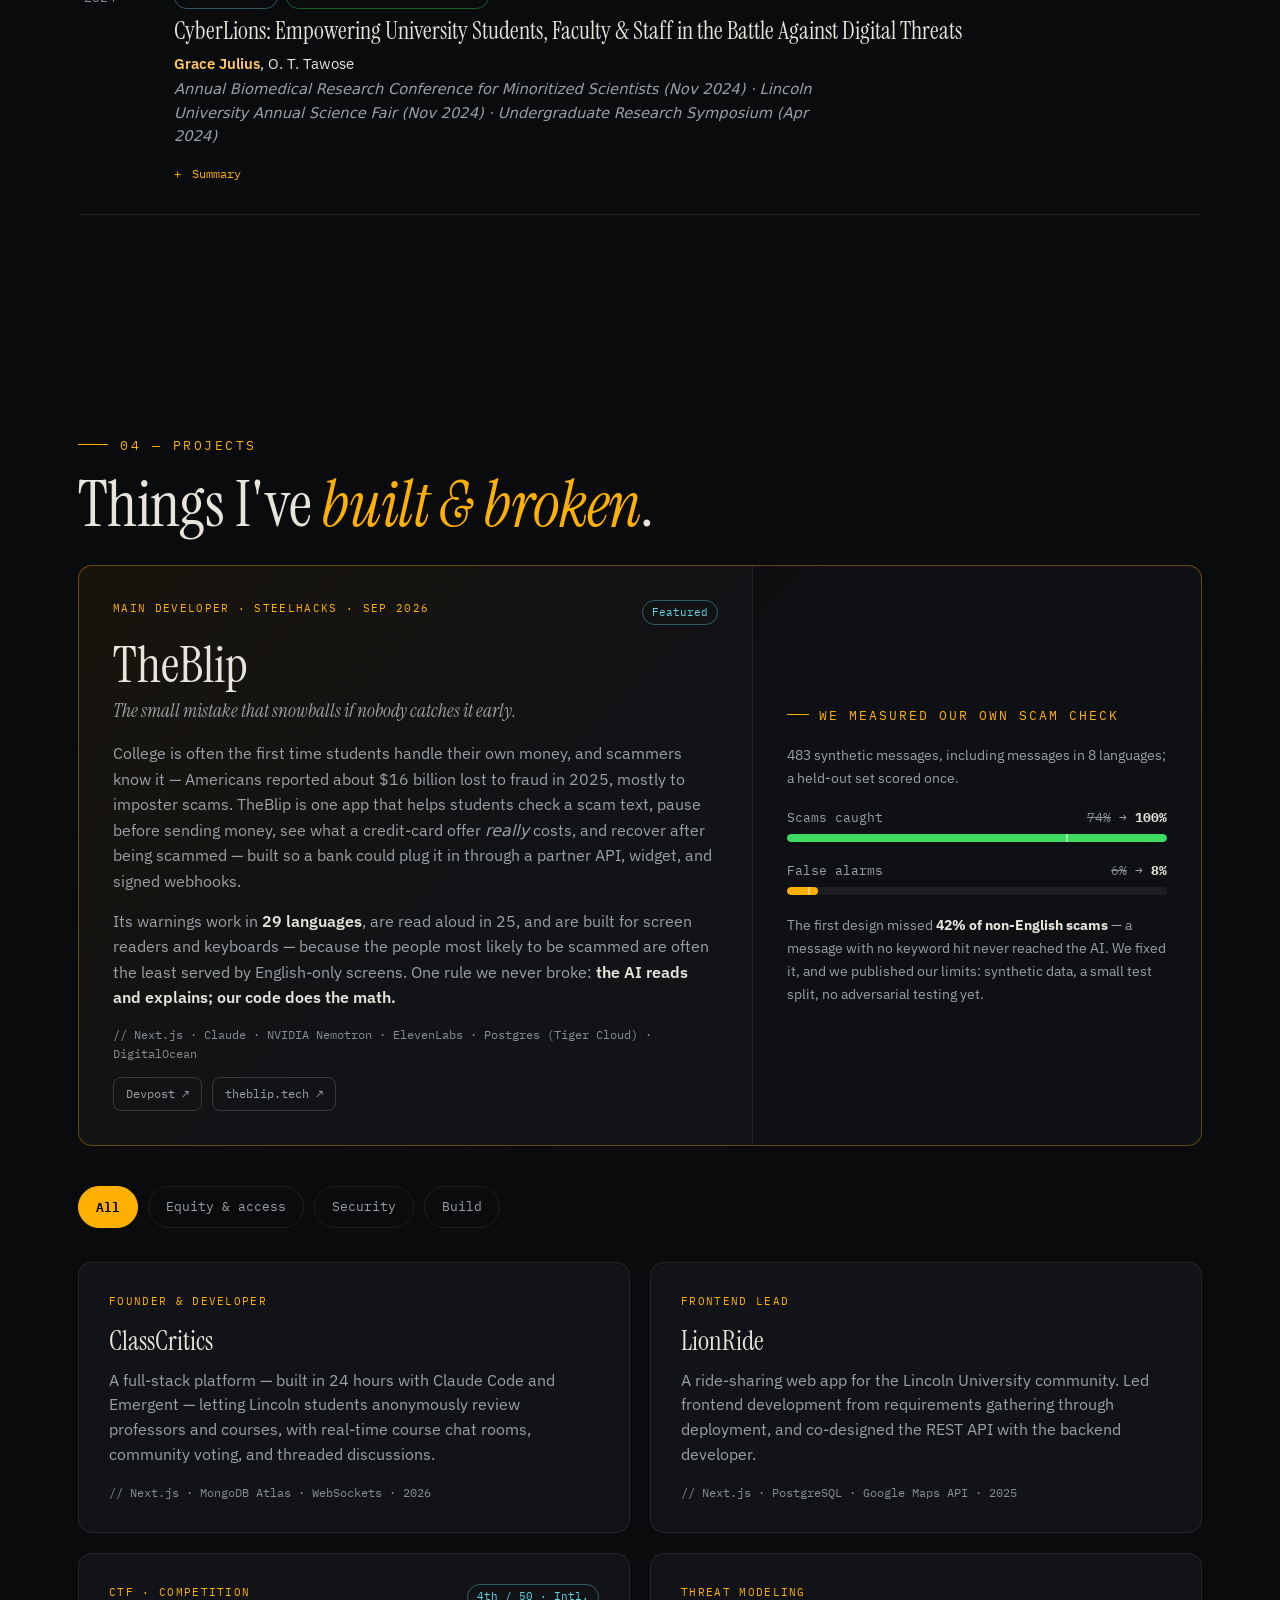
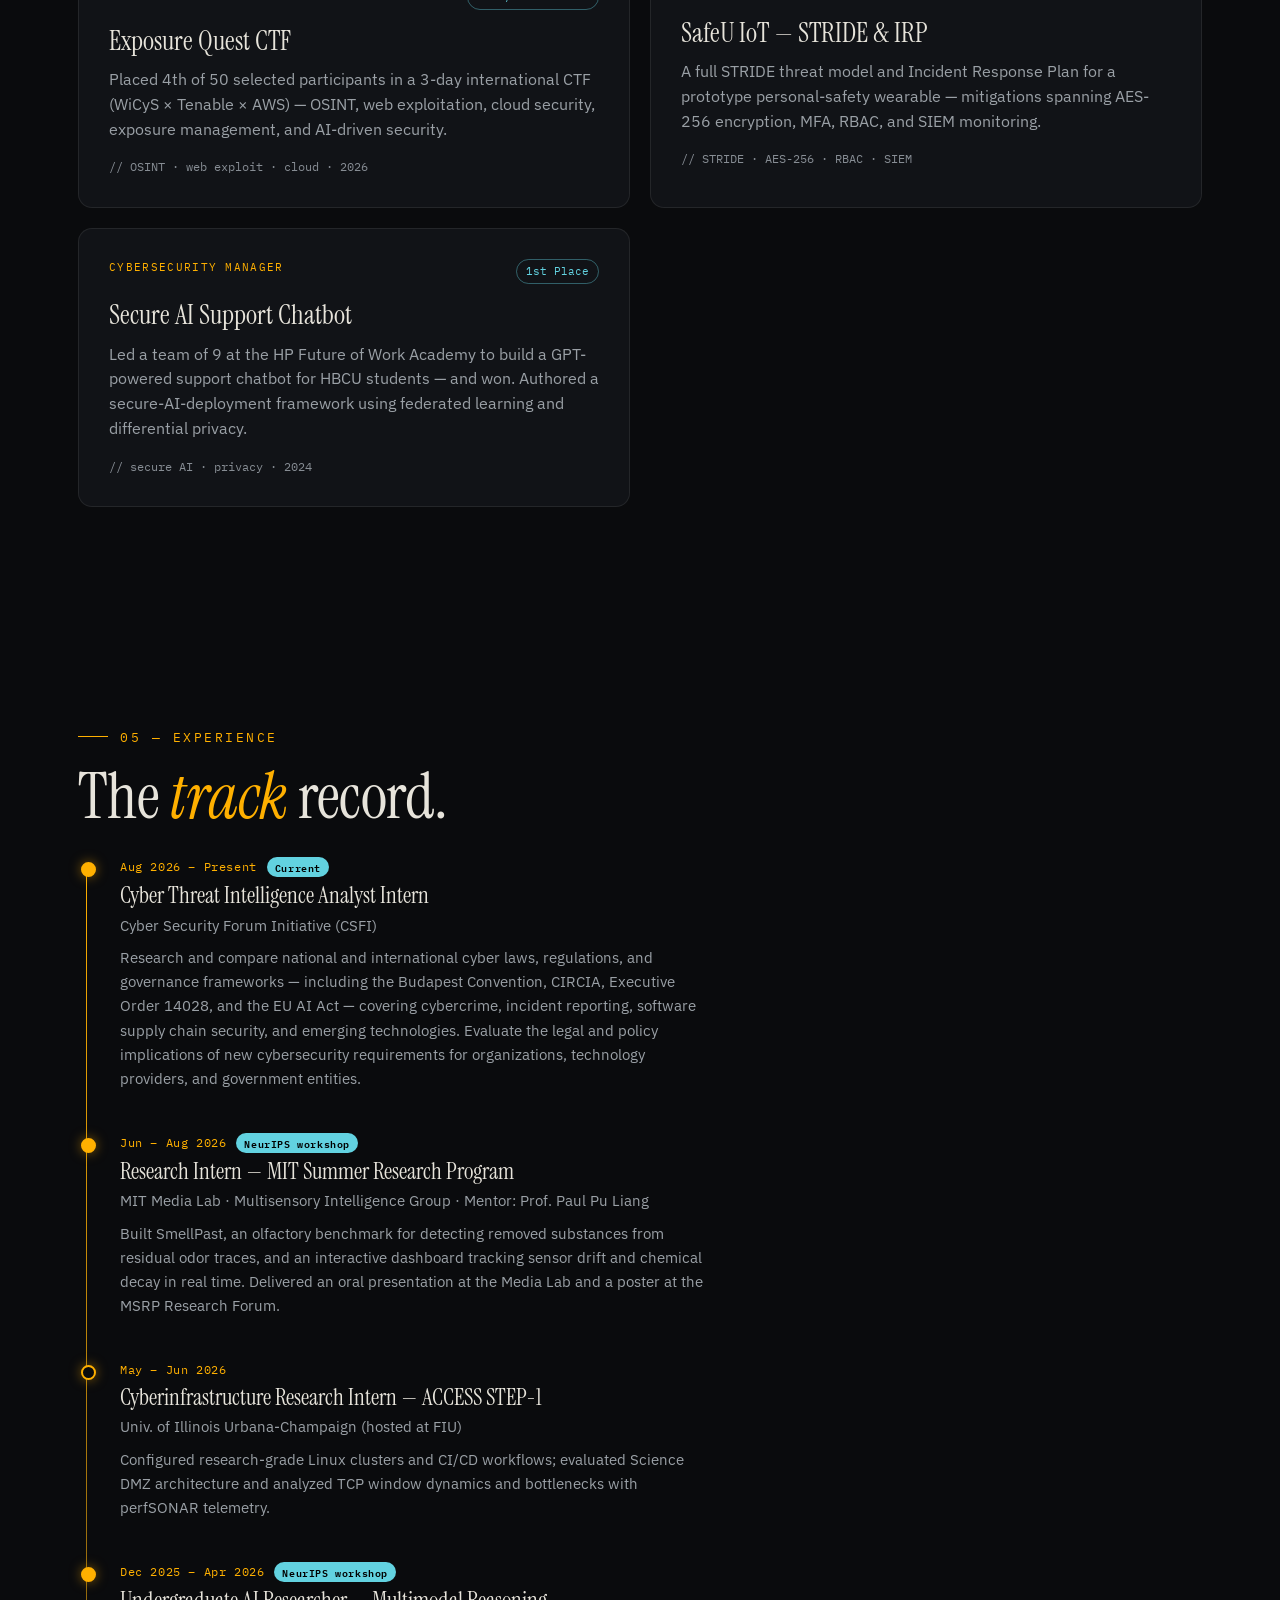
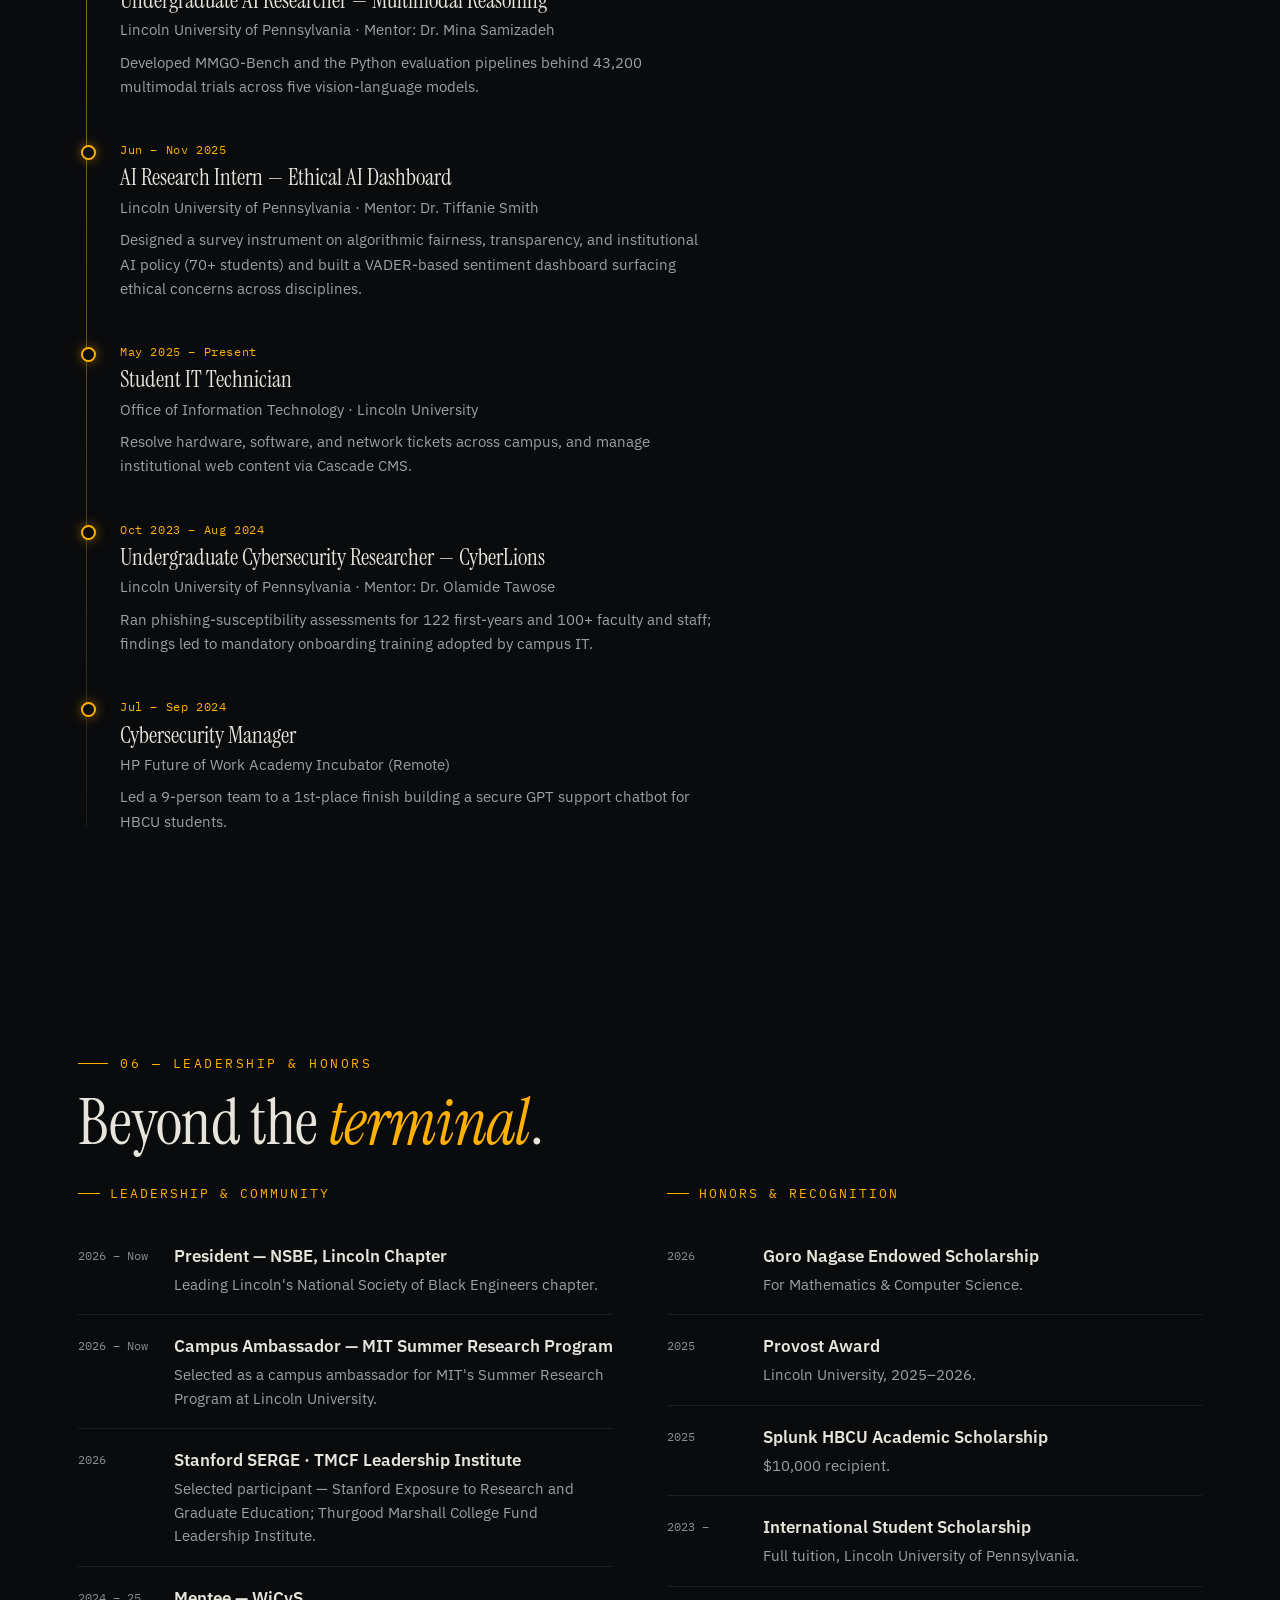
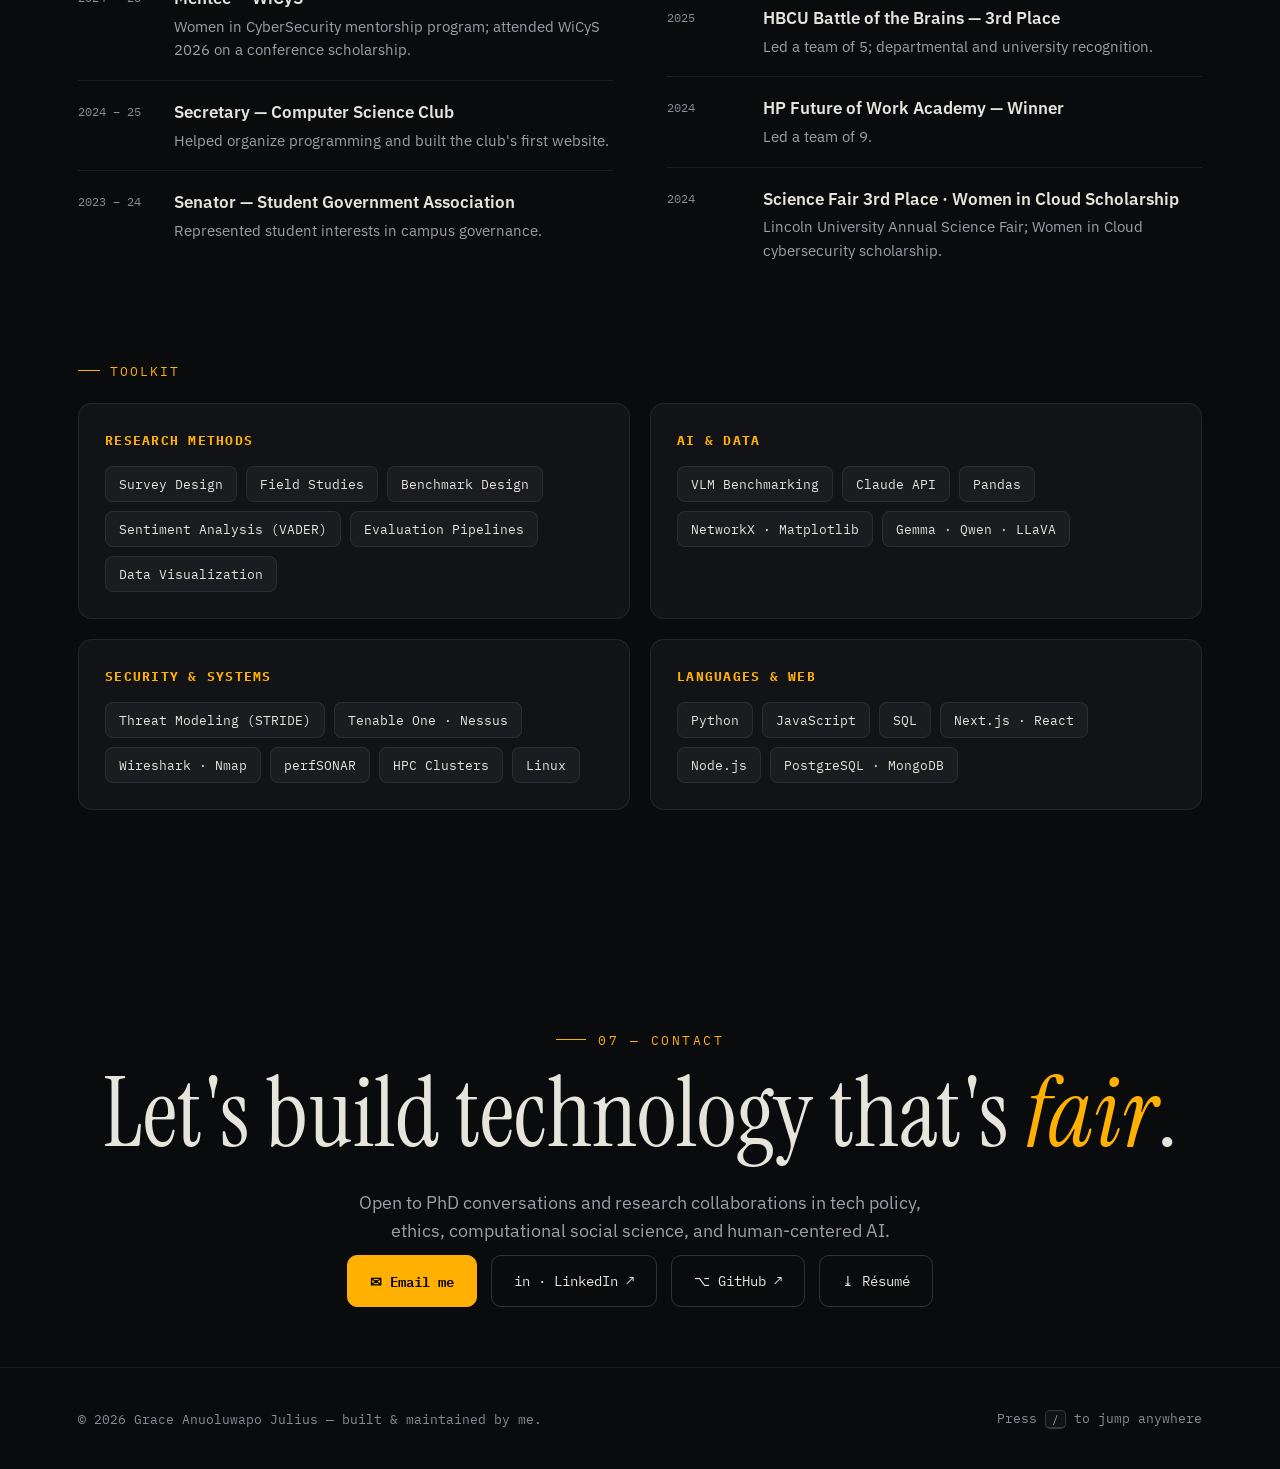
==== commit 9e5fcf2a: "Add CSFI Cyber Threat Intelligence Analyst internship - New current entry at the top of the Experien" ====
--- a/index.html
+++ b/index.html
@@ -15,7 +15,7 @@
 <link href="https://fonts.googleapis.com/css2?family=Instrument+Serif:ital@0;1&family=IBM+Plex+Mono:wght@400;500;600&family=IBM+Plex+Sans:wght@400;500;600;700&display=swap" rel="stylesheet">
 
 <!-- ===== Styles ===== -->
-<link rel="stylesheet" href="css/styles.css?v=2026-10-04c">
+<link rel="stylesheet" href="css/styles.css?v=2026-10-04d">
 </head>
 <body>
 <a class="skip" href="#main">Skip to content</a>
@@ -103,7 +103,7 @@
     </div>
     <div class="currently" data-reveal>
       <span class="dot"></span>
-      Now: 2 NeurIPS 2026 workshop papers · MIT MSRP '26 alum &amp; campus ambassador · applying to PhD programs
+      Now: cyber policy research at CSFI · 2 NeurIPS 2026 workshop papers · applying to PhD programs
     </div>
     </div>
   </div>
@@ -119,7 +119,7 @@
       <div class="about-body">
         <p data-reveal>I'm a senior studying <b>Computer Science</b> with a minor in <b>Philosophy</b> at <b>Lincoln University of Pennsylvania</b>, the nation's first degree-granting HBCU.</p>
         <p data-reveal>I'm interested in the <b>ethics and policy of technology</b>: how technology systems succeed or fail the people they're built for, especially marginalized communities and people with less access to technology. I want to understand what goes on behind the scenes of the tools we rely on, include people in the design process, and help make technology <b>fair, private, and accountable</b>.</p>
-        <p data-reveal>My research has approached this from several angles: phishing risks on my own campus, how students perceive the ethics of AI, and how well AI models actually perform on the tasks they're claimed to handle. I also build tools with the same goal, like <b>TheBlip</b>, a scam-protection app for students that works in 29 languages.</p>
+        <p data-reveal>My research has approached this from several angles: phishing risks on my own campus, how students perceive the ethics of AI, and how well AI models actually perform on the tasks they're claimed to handle. As a cyber threat intelligence intern, I now analyze cyber law and policy frameworks such as the EU AI Act and the Budapest Convention. I also build tools with the same goal, like <b>TheBlip</b>, a scam-protection app for students that works in 29 languages.</p>
       </div>
       <aside class="about-side" data-reveal>
         <div class="facts">
@@ -151,7 +151,7 @@
       <button class="pillar" type="button" data-theme="policy" data-reveal>
         <span class="ix">[ 01 ]</span>
         <span class="ph">Tech Policy</span>
-        <span class="pp">How institutions govern technology — and how evidence changes those rules. My phishing research became mandatory onboarding at Lincoln.</span>
+        <span class="pp">How institutions govern technology — and how evidence changes those rules. I compare cyber laws like the EU AI Act and CIRCIA, and my phishing research became mandatory onboarding at Lincoln.</span>
         <span class="go">See related work →</span>
       </button>
       <button class="pillar" type="button" data-theme="ethics" data-reveal>
@@ -412,6 +412,13 @@
     <div class="timeline">
 
       <div class="tl up" data-reveal>
+        <div class="when">Aug 2026 – Present <span class="badge">Current</span></div>
+        <h3>Cyber Threat Intelligence Analyst Intern</h3>
+        <div class="org">Cyber Security Forum Initiative (CSFI)</div>
+        <p>Research and compare national and international cyber laws, regulations, and governance frameworks — including the Budapest Convention, CIRCIA, Executive Order 14028, and the EU AI Act — covering cybercrime, incident reporting, software supply chain security, and emerging technologies. Evaluate the legal and policy implications of new cybersecurity requirements for organizations, technology providers, and government entities.</p>
+      </div>
+
+      <div class="tl up" data-reveal>
         <div class="when">Jun – Aug 2026 <span class="badge">NeurIPS workshop</span></div>
         <h3>Research Intern — MIT Summer Research Program</h3>
         <div class="org">MIT Media Lab · Multisensory Intelligence Group · Mentor: Prof. Paul Pu Liang</div>
@@ -591,6 +598,6 @@
 </div>
 
 <!-- ===== Scripts ===== -->
-<script src="js/script.js?v=2026-10-04c"></script>
+<script src="js/script.js?v=2026-10-04d"></script>
 </body>
 </html>
